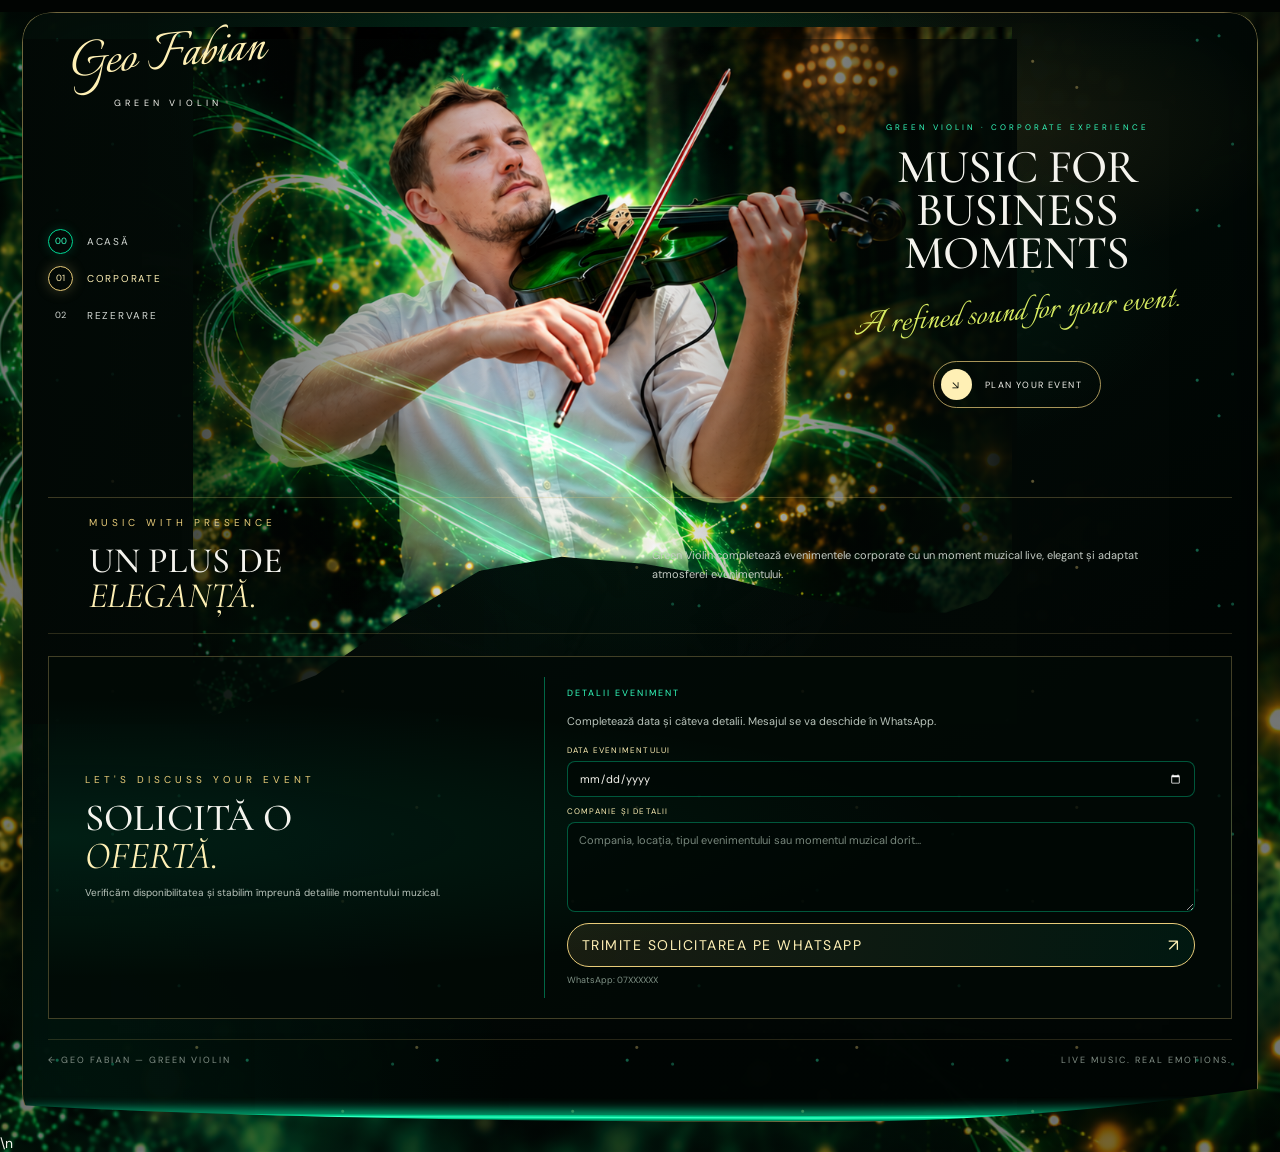
==== corporate.html @ 073aea38 "Initial commit - Green Violin website" ====
<!DOCTYPE html>
<html lang="ro">
<head>
    <meta charset="UTF-8">
    <meta name="viewport" content="width=device-width, initial-scale=1.0">
    <meta name="theme-color" content="#03120d">
    <title>Muzică live corporate | Geo Fabian – Green Violin</title>
    <meta name="description" content="Muzică live cu Geo Fabian – Green Violin pentru evenimente corporate, lansări și gale.">
    <link rel="stylesheet" href="style.css">
    <link rel="stylesheet" href="corporate.css">
</head>
<body class="wedding-page">
    <main class="site-shell">
        <section class="hero wedding-hero" id="home">
            <header class="brand">
                <a href="index.html" class="brand-link" aria-label="Green Violin - Acasă">
                    <span class="brand-name">Geo Fabian</span>
                    <span class="brand-subtitle">GREEN VIOLIN</span>
                </a>
            </header>

            <nav class="side-navigation" aria-label="Navigare principală">
                <a href="index.html" class="nav-link home-link"><span class="nav-number">00</span><span>Acasă</span></a>
                <a href="#home" class="nav-link active"><span class="nav-number">01</span><span>Corporate</span></a>
                <a href="#solicitare" class="nav-link"><span class="nav-number">02</span><span>Rezervare</span></a>
            </nav>

            <div class="hero-artist">
                <img src="images/geo-fabian-hero.png" alt="Geo Fabian interpretând la vioara verde" class="hero-image">
            </div>

            <div class="hero-copy">
                <p class="hero-eyebrow">GREEN VIOLIN · CORPORATE EXPERIENCE</p>
                <h1>Music for<br>business<br>moments</h1>
                <p class="hero-signature">A refined sound for your event.</p>
                <a href="#solicitare" class="showreel-button"><span class="play-icon" aria-hidden="true">↘</span><span>Plan your event</span></a>
            </div>
        </section>

        <section class="wedding-intro wedding-section" id="momente">
            <div class="wedding-intro-heading">
                <p class="section-eyebrow">MUSIC WITH PRESENCE</p>
                <h2>Un plus de<br><em>eleganță.</em></h2>
            </div>
            <p class="wedding-intro-copy">Green Violin completează evenimentele corporate cu un moment muzical live, elegant și adaptat atmosferei evenimentului.</p>
        </section>

        <section class="wedding-booking wedding-section" id="solicitare">
            <div>
                <p class="section-eyebrow">LET'S DISCUSS YOUR EVENT</p>
                <h2>Solicită o<br><em>ofertă.</em></h2>
                <p class="booking-copy">Verificăm disponibilitatea și stabilim împreună detaliile momentului muzical.</p>
            </div>
            <div class="booking-panel">
                <p class="booking-panel-title">DETALII EVENIMENT</p>
                <p class="booking-form-intro">Completează data și câteva detalii. Mesajul se va deschide în WhatsApp.</p>

                <form class="wedding-request-form" id="corporateRequestForm">
                    <label for="corporateDate">Data evenimentului</label>
                    <input type="date" id="corporateDate" name="eventDate" required>

                    <label for="corporateDetails">Companie și detalii</label>
                    <textarea id="corporateDetails" name="details" rows="4"
                        placeholder="Compania, locația, tipul evenimentului sau momentul muzical dorit..." required></textarea>

                    <button class="booking-cta" type="submit">
                        Trimite solicitarea pe WhatsApp <span>↗</span>
                    </button>
                </form>
                <span class="booking-note">WhatsApp: 07XXXXXX</span>
            </div>
        </section>

        <footer class="site-footer wedding-footer">
            <p><a href="index.html">← Geo Fabian — GREEN VIOLIN</a></p>
            <p>Live Music. Real Emotions.</p>
        </footer>
    </main>

    <script>
        (() => {
            const form = document.getElementById("corporateRequestForm");
            const dateInput = document.getElementById("corporateDate");

            // Înlocuiți X-urile cu numărul real înainte de publicare.
            // Format internațional: 40 urmat de numărul fără primul 0.
            const whatsappNumber = "407XXXXXX";

            const today = new Date();
            const localToday = new Date(today.getTime() - today.getTimezoneOffset() * 60000)
                .toISOString().split("T")[0];
            dateInput.min = localToday;

            form.addEventListener("submit", (event) => {
                event.preventDefault();
                if (!form.reportValidity()) return;

                const selectedDate = dateInput.value;
                const [year, month, day] = selectedDate.split("-");
                const formattedDate = `${day}.${month}.${year}`;
                const details = document.getElementById("corporateDetails").value.trim();

                const message = [
                    "Bună! Doresc o ofertă Green Violin pentru eveniment corporate.",
                    `Data evenimentului: ${formattedDate}`,
                    `Companie și detalii: ${details}`
                ].join("\\n");

                const url = `https://wa.me/${whatsappNumber}?text=${encodeURIComponent(message)}`;
                window.open(url, "_blank", "noopener,noreferrer");
            });
        })();
    </script>
\n</body>
</html>
---- style.css ----
/* =========================================================



   GEO FABIAN — GREEN VIOLIN



   Desktop concept reconstruction — temporary abstract visuals



   Replace the entire contents of style.css with this file.



   ========================================================= */







@import url('https\://fonts.googleapis.com/css2?family=Cormorant+Garamond:wght@400;500;600;700&family=DM+Sans:wght@300;400;500;600&family=Italianno&display=swap');







:root {



    --bg: #020805;



    --bg-deep: #010402;



    --panel: #06150e;



    --emerald: #00d995;



    --emerald-bright: #35ffc0;



    --emerald-dark: #063b29;



    --lime: #d9ed62;



    --gold: #e8cb79;



    --gold-light: #fff0b5;



    --white: #f5f4ee;



    --muted: #aebbb1;



    --line: rgba(232, 203, 121, .48);



    --shell-width: 1800px;



}







* {

    box-sizing: border-box;

    margin: 0;

    padding: 0;

}



html {

    scroll-behavior: smooth;

    background: var(--bg-deep);

}



body {

    min-width: 1100px;
    color: var(--white);

    background-color: #010604;
    background-image:
        linear-gradient(rgba(1, 6, 4, .55), rgba(1, 6, 4, .55)),
        url("images/geo-fabian-hero.png");
    background-position: center center;
    background-size: cover;
    background-repeat: no-repeat;
    background-attachment: scroll;

    font-family: 'DM Sans', sans-serif;
    font-size: 14px;
    overflow-x: hidden;
}


a {

    color: inherit;

    text-decoration: none;

}



button {

    color: inherit;

    font: inherit;

}



img {

    display: block;

    max-width: 100%;

    object-fit: cover;

}







.site-shell {



    position: relative;



    isolation: isolate;



    width: min(calc(100% - 44px), var(--shell-width));



    margin: 12px auto;



    padding: 26px 25px 55px;



    overflow: hidden;



    border: 1px solid var(--line);



    border-radius: 28px;



    background:



        radial-gradient(ellipse at 48% 5%, rgba(0, 112, 65, .16), transparent 40%),



        linear-gradient(145deg, rgba(4, 19, 12, .97), rgba(1, 6, 4, .99) 72%);



    box-shadow: 0 0 65px rgba(0, 225, 135, .06), inset 0 0 80px rgba(0, 0, 0, .42);



}



.site-shell::before {



    content: "";
    position: absolute;
    z-index: -1;
    inset: 0;
    pointer-events: none;
    opacity: .55;
    background:



        radial-gradient(ellipse at 48% 25%, rgba(0, 180, 102, .13), transparent 40%),
        radial-gradient(ellipse at 2% 100%, rgba(0, 217, 149, .12), transparent 28%),
        radial-gradient(circle at 18% 16%, rgba(53, 255, 192, .65) 0 1px, transparent 2px),
        radial-gradient(circle at 39% 23%, rgba(232, 203, 121, .7) 0 1px, transparent 2px),
        radial-gradient(circle at 60% 12%, rgba(53, 255, 192, .6) 0 1px, transparent 2px),
        radial-gradient(circle at 79% 31%, rgba(232, 203, 121, .65) 0 1px, transparent 2px),
        radial-gradient(circle at 32% 57%, rgba(53, 255, 192, .5) 0 1px, transparent 2px);

    background-size: auto, auto, 190px 170px, 230px 210px, 260px 190px, 220px 240px, 280px 230px;

}


/* ASYMMETRIC BOTTOM EDGE — EMERALD GREEN GLOW */
/* EMERALD GLOW — MATCHES THE EXACT BOTTOM MASK CURVE */
.site-shell::after {
    content: "";
    position: absolute;
    z-index: 5;
    left: 0;
    bottom: 0;
    width: 100%;
    height: 160px;
    pointer-events: none;

    background-image: url("data:image/svg+xml,%3Csvg xmlns='http://www.w3.org/2000/svg' viewBox='0 0 1000 160' preserveAspectRatio='none'%3E%3Cdefs%3E%3Cfilter id='g' x='-30' y='-30' width='1060' height='220' filterUnits='userSpaceOnUse'%3E%3CfeGaussianBlur stdDeviation='6'/%3E%3C/filter%3E%3C/defs%3E%3Cpath d='M0 154.6 C160 156.2 390 157 640 157 C810 157 930 153.8 1000 152.2' fill='none' stroke='%2300d995' stroke-width='13' opacity='.85' filter='url(%23g)'/%3E%3Cpath d='M0 154.6 C160 156.2 390 157 640 157 C810 157 930 153.8 1000 152.2' fill='none' stroke='%2300d995' stroke-width='4' opacity='.9'/%3E%3Cpath d='M0 154.6 C160 156.2 390 157 640 157 C810 157 930 153.8 1000 152.2' fill='none' stroke='%2335ffc0' stroke-width='1.3'/%3E%3C/svg%3E");

    background-repeat: no-repeat;
    background-size: 100% 100%;
}



/* HERO */



.hero {



    position: relative;

    isolation: isolate;

    display: grid;



    grid-template-columns: 190px minmax(0, 1fr) 340px;



    align-items: center;

    gap: 14px;

    min-height: 430px;

    margin-bottom: 0;



}



.hero::before {



    content: "";

    position: absolute;

    z-index: -3;

    inset: -26px -25px 0 100px;

    pointer-events: none;



    background:



        radial-gradient(ellipse at 43% 44%, rgba(0, 231, 139, .30), transparent 38%),



        radial-gradient(ellipse at 56% 60%, rgba(0, 110, 68, .22), transparent 47%),



        radial-gradient(ellipse at 72% 25%, rgba(216, 178, 81, .11), transparent 30%),



        radial-gradient(ellipse at 36% 20%, rgba(1, 67, 41, .42), transparent 45%);



}



.hero::after {

    content: "";
    position: absolute;
    z-index: -1;
    top: 0;
    bottom: -245px;
    left: -100px;
    right: 215px;
    pointer-events: none;

    background: linear-gradient(90deg,
            rgba(2, 8, 5, .96) 0%,
            rgba(2, 8, 5, .75) 22%,
            rgba(2, 8, 5, .35) 38%,
            transparent 55%,
            rgba(2, 8, 5, .04) 66%,
            rgba(2, 8, 5, .96) 100%);
}



.brand {

    position: absolute;

    z-index: 6;

    top: 0;

    left: 22px;

}



.brand-link {

    display: flex;

    flex-direction: column;

    width: max-content;

}



.brand-name {

    color: var(--gold-light);

    font-family: 'Italianno', cursive;

    font-size: 61px;

    line-height: .82;

    transform: rotate(-5deg);

    transform-origin: left center;

}



.brand-subtitle {

    margin-top: 8px;

    padding-left: 44px;

    color: var(--white);

    font-size: 9px;

    letter-spacing: 4.2px;

}



.side-navigation {

    position: relative;

    z-index: 5;

    align-self: center;

    display: flex;

    flex-direction: column;

    gap: 12px;

    padding-top: 38px;

}



.nav-link {
    display: grid;
    grid-template-columns: 29px 1fr;
    align-items: center;
    gap: 10px;
    min-height: 25px;
    width: max-content;
    align-self: flex-start;
    color: #d4d9d4;
    font-size: 10px;
    font-weight: 400;
    letter-spacing: 1.7px;
    text-transform: uppercase;
    transition: color .25s ease;
}



.nav-number {

    display: grid;

    place-items: center;

    width: 25px;

    height: 25px;

    border: 1px solid transparent;

    border-radius: 50%;

    font-size: 9px;

    letter-spacing: 0;

    transition: border-color .25s ease, box-shadow .25s ease;

}



.nav-link:hover,
.nav-link.active {
    color: var(--gold-light);
}



.nav-link.active .nav-number {
    border-color: var(--gold);
    box-shadow: 0 0 14px rgba(232, 203, 121, .25);
}

/* Green emerald glow on menu hover */
.nav-link:hover {
    color: var(--gold-light);
    text-shadow:
        0 0 6px rgba(0, 217, 149, .75),
        0 0 14px rgba(0, 217, 149, .45),
        0 0 24px rgba(0, 217, 149, .25);
}

.nav-link:hover .nav-number {
    border-color: var(--emerald);
    box-shadow:
        0 0 8px rgba(0, 217, 149, .55),
        0 0 16px rgba(0, 217, 149, .3);
}



.sound-control {
    position: absolute;
    z-index: 6;
    left: 0;
    bottom: 10px;
    display: flex;
    align-items: center;
    gap: 11px;
    border: 0;
    background: transparent;
    color: #c2cec4;
    text-align: left;
    text-transform: uppercase;
    letter-spacing: 1.1px;
    font-size: 8px;
    line-height: 1.5;
    cursor: pointer;
}



.sound-icon {

    display: grid;

    place-items: center;

    flex: 0 0 32px;

    width: 32px;

    height: 32px;

    border: 1px solid var(--emerald);

    border-radius: 50%;

    color: var(--emerald-bright);

    font-size: 17px;

    box-shadow: 0 0 16px rgba(0, 217, 149, .18);

}







/* Abstract hero image placeholder: gives the central space visual weight before photos arrive. */



.hero-artist {



    position: absolute;

    z-index: -2;

    top: -12px;

    right: 220px;

    bottom: 0;

    left: 145px;

    overflow: hidden;

    pointer-events: none;



    background:



        radial-gradient(ellipse at 47% 39%, rgba(0, 245, 150, .25), transparent 27%),



        radial-gradient(ellipse at 54% 55%, rgba(0, 112, 69, .40), transparent 47%),



        radial-gradient(ellipse at 33% 60%, rgba(0, 255, 170, .14), transparent 35%),



        radial-gradient(ellipse at 68% 18%, rgba(232, 203, 121, .16), transparent 22%),



        linear-gradient(120deg, rgba(0, 0, 0, .05), rgba(0, 0, 0, .22));



}



.hero-artist::before {



    content: "";
    position: absolute;
    inset: -10%;
    opacity: .75;
    pointer-events: none;


    background:

        radial-gradient(ellipse at 45% 52%, transparent 0 25%, rgba(36, 255, 166, .8) 25.2%, transparent 25.8%),
        radial-gradient(ellipse at 49% 48%, transparent 0 33%, rgba(232, 203, 121, .65) 33.2%, transparent 33.7%),
        radial-gradient(ellipse at 54% 52%, transparent 0 40%, rgba(0, 220, 145, .55) 40.2%, transparent 40.7%),
        radial-gradient(circle at 23% 30%, #e8cb79 0 1px, transparent 3px),
        radial-gradient(circle at 72% 29%, #35ffc0 0 1px, transparent 3px),
        radial-gradient(circle at 67% 73%, #e8cb79 0 1px, transparent 3px),
        radial-gradient(circle at 35% 80%, #35ffc0 0 1px, transparent 3px);
    filter: drop-shadow(0 0 8px rgba(0, 255, 166, .35));

    transform: translateY(100px) rotate(-13deg) scale(1.15);

    z-index: 0;

}



.hero-artist::after {



    content: "";

    position: absolute;

    inset: 0;

    pointer-events: none;



    background: radial-gradient(ellipse at 50% 44%, transparent 0 18%, rgba(1, 6, 4, .08) 45%, rgba(1, 6, 4, .7) 100%), linear-gradient(0deg, rgba(0, 0, 0, .3), transparent 40%);



}



.hero-image {

    width: 100%;

    height: 100%;

    object-fit: cover;

    object-position: center 10%;

    opacity: 1;
    position: relative;
    z-index: 1;

}



.hero-copy {

    grid-column: 3;
    position: relative;
    z-index: 4;
    width: 100%;
    min-width: 0;
    padding: 34px 0 22px;
    text-align: center;
    transform: translateX(-45px);
}



.hero-eyebrow {

    margin-bottom: 14px;

    color: var(--emerald-bright);

    font-size: 8px;

    letter-spacing: 3px;

}



.hero-copy h1 {

    max-width: 100%;

    color: var(--white);

    font-family: 'Cormorant Garamond', serif;

    font-size: clamp(35px, 3.2vw, 49px);

    font-weight: 500;

    line-height: .91;

    letter-spacing: -.8px;

    text-transform: uppercase;

    text-wrap: balance;

}



.hero-signature {

    margin-top: 21px;

    color: var(--lime);

    font-family: 'Italianno', cursive;

    font-size: 39px;

    line-height: .9;

    transform: rotate(-5deg);

}



.showreel-button {

    display: inline-flex;

    align-items: center;

    gap: 13px;

    margin-top: 30px;

    padding: 7px 18px 7px 7px;

    border: 1px solid rgba(232, 203, 121, .72);

    border-radius: 40px;

    color: var(--white);

    font-size: 9px;

    letter-spacing: 1.4px;

    text-transform: uppercase;

    white-space: nowrap;

    transition: box-shadow .3s ease, border-color .3s ease;

}



.showreel-button:hover {

    border-color: var(--gold-light);

    box-shadow: 0 0 22px rgba(232, 203, 121, .25);

}



.play-icon {

    display: grid;

    place-items: center;

    flex: 0 0 31px;

    width: 31px;

    height: 31px;

    border-radius: 50%;

    background: var(--gold-light);

    color: #10150d;

    font-size: 11px;

}



.scroll-indicator {

    position: absolute;

    z-index: 5;

    top: 62%;

    right: 0;

    display: flex;

    flex-direction: column;

    align-items: center;

    gap: 9px;

    color: var(--muted);

    font-size: 8px;

    letter-spacing: 2px;

    text-transform: uppercase;

    writing-mode: vertical-rl;

}



.scroll-line {

    width: 1px;

    height: 40px;

    background: linear-gradient(transparent, var(--gold), transparent);

}



.scroll-dot {

    width: 8px;

    height: 8px;

    border: 1px solid var(--gold);

    border-radius: 50%;

}







/* EVENT CARDS — fixed asymmetrical geometry inspired by the reference */

.events-section {

    position: relative;

    z-index: 4;

    display: grid;

    grid-template-columns: repeat(4, minmax(0, 1fr));

    gap: 13px;

    margin: 0 0 27px;

    align-items: center;

    perspective: none;

}



.event-card {

    --card-glow: #e8cb79;

    position: relative;

    isolation: isolate;

    min-width: 0;

    height: 228px;

    overflow: hidden;

    background:

        radial-gradient(ellipse at 32% 18%, rgba(0, 230, 140, .20), transparent 48%),

        radial-gradient(ellipse at 78% 28%, rgba(232, 203, 121, .10), transparent 40%),

        linear-gradient(145deg, #10281b, #020805 78%);

    transform: skewX(-9deg) rotate(-2.5deg);

    transform-origin: center;

    transition: border-color .3s ease, box-shadow .3s ease, filter .3s ease;

    cursor: pointer
}



.wedding-card {

    --card-glow: #e8cb79;

    transform: skewX(-10deg) rotate(-2.5deg) translateY(2px)
}



.corporate-card {

    --card-glow: #00e6a0;

    transform: skewX(-8deg) rotate(1.8deg) translateY(-2px)
}



.private-card {

    --card-glow: #b9e95e;

    transform: skewX(-8deg) rotate(-1.8deg) translateY(1px)
}



.lounge-card {

    --card-glow: #e8cb79;

    transform: skewX(-10deg) rotate(1.8deg) translateY(-1px)
}



.event-card>img {

    position: absolute;

    z-index: -2;

    inset: 0;

    width: 100%;

    height: 100%;

    object-fit: cover;

    opacity: 1;

    transform: skewX(9deg) scale(1.13);

    transition: filter .3s ease
}



.event-card::before {

    content: "";

    position: absolute;

    z-index: -1;

    inset: 0;

    pointer-events: none;

    background:

        radial-gradient(circle at 20% 25%, rgba(232, 203, 121, .12), transparent 35%),

        linear-gradient(180deg, rgba(0, 0, 0, .02) 5%, rgba(0, 0, 0, .16) 35%, rgba(0, 0, 0, .92) 100%)
}



.event-card::after {

    content: "";

    position: absolute;

    z-index: -1;

    inset: -25% -12%;

    pointer-events: none;

    opacity: .65;

    background:

        radial-gradient(ellipse at 25% 30%, rgba(0, 255, 170, .18), transparent 36%),

        radial-gradient(ellipse at 70% 20%, rgba(232, 203, 121, .12), transparent 28%)
}



.event-overlay {

    position: absolute;

    z-index: -1;

    inset: 0;

    background: linear-gradient(110deg, rgba(0, 30, 18, .15), transparent 65%);

}



.event-content {

    position: absolute;
    z-index: 2;
    left: 22px;
    bottom: 18px;
    transform: skewX(9deg);
    transform-origin: left bottom;

}



.event-icon {

    display: block;

    margin-bottom: 8px;

    color: var(--gold-light);

    font-size: 24px;

    line-height: 1;

}



.event-content h2 {

    font-family: 'Cormorant Garamond', serif;

    font-size: 22px;

    font-weight: 500;

    line-height: .94;

    text-transform: uppercase;

}



.event-content p {

    margin-top: 7px;

    color: #e1e2dc;

    font-size: 11px;

    line-height: 1.35;

}



.event-arrow {

    position: absolute;

    z-index: 3;

    right: 17px;

    bottom: 17px;

    display: grid;

    place-items: center;

    width: 36px;

    height: 36px;

    border: 1px solid var(--card-glow);

    border-radius: 50%;

    background: rgba(0, 0, 0, .35);

    color: var(--gold-light);

    font-size: 19px;

    transform: skewX(9deg);

    transition: background .3s ease, color .3s ease, box-shadow .3s ease;

}



/* Hover: light and border only; cards do not move */





.wedding-card:hover {

    transform: skewX(-10deg) rotate(-2.5deg) translateY(2px)
}



.corporate-card:hover {

    transform: skewX(-8deg) rotate(1.8deg) translateY(-2px)
}



.private-card:hover {

    transform: skewX(-8deg) rotate(-1.8deg) translateY(1px)
}



.lounge-card:hover {

    transform: skewX(-10deg) rotate(1.8deg) translateY(-1px)
}



.event-card:hover .event-arrow {

    background: var(--gold-light);

    color: #06130b
}



.event-card:focus-within {

    outline: 2px solid var(--gold-light);

    outline-offset: 3px
}



@media (min-width: 1500px) {

    .event-card {

        height: 245px;

    }

}



@media (max-width: 1250px) {

    .event-card {

        height: 190px;

    }



    .event-content {

        left: 15px;

        bottom: 14px;

    }



    .event-content h2 {

        font-size: 18px;

    }



    .event-content p {

        font-size: 10px;

    }



    .event-arrow {

        right: 10px;

        width: 29px;

        height: 29px;

    }

}





/* LOWER CONTENT */



.lower-section {

    display: grid;

    grid-template-columns: minmax(0, 1.02fr) minmax(0, 1.15fr) minmax(0, .76fr);

    gap: 25px;

    align-items: stretch;

    min-height: 285px;

}



.section-eyebrow {

    margin-bottom: 14px;

    color: var(--gold);

    font-size: 10px;

    letter-spacing: 4px;

    text-transform: uppercase;

}



.about-section {

    position: relative;

    display: grid;

    grid-template-columns: minmax(0, .85fr) minmax(0, 1.15fr);

    gap: 12px;

    min-width: 0;

    overflow: hidden;

}



.about-image-wrap {

    position: relative;

    min-width: 0;

    min-height: 260px;

    align-self: stretch;

    overflow: hidden;

    background: radial-gradient(ellipse at 48% 30%, rgba(0, 217, 149, .32), transparent 48%), radial-gradient(ellipse at 72% 70%, rgba(232, 203, 121, .12), transparent 35%), linear-gradient(160deg, #102a1c, #020805);

}



.about-image-wrap::before {

    content: "";

    position: absolute;

    inset: 0;

    opacity: .65;

    background: radial-gradient(ellipse at 40% 45%, transparent 0 28%, rgba(0, 255, 166, .5) 28.2%, transparent 29%), radial-gradient(ellipse at 50% 55%, transparent 0 39%, rgba(232, 203, 121, .45) 39.2%, transparent 40%);

    transform: rotate(-20deg) scale(1.2);

}



.about-image-wrap::after {

    content: "";

    position: absolute;

    inset: 0;

    background: linear-gradient(90deg, transparent 45%, var(--bg) 100%), linear-gradient(0deg, rgba(0, 0, 0, .45), transparent 55%);

}



.about-image {
    position: relative;
    z-index: 1;
    display: block;
    width: 100%;
    height: 100%;
    object-fit: cover;
    object-position: center 40%;
    opacity: 1;
}



.about-content {

    position: relative;

    z-index: 2;

    padding: 4px 0 12px;

}



.about-content h2 {

    font-family: 'Cormorant Garamond', serif;

    font-size: clamp(29px, 2.7vw, 43px);

    font-weight: 500;

    line-height: .9;

    text-transform: uppercase;

}



.about-description {

    margin-top: 17px;

    color: #c4cbc4;

    font-size: 11px;

    line-height: 1.65;

}



.about-signature {

    margin: 8px 0;

    color: var(--gold-light);

    font-family: 'Italianno', cursive;

    font-size: 38px;

    transform: rotate(-5deg);

    transform-origin: left center;

}



.outline-button {

    display: flex;

    align-items: center;

    justify-content: space-between;

    gap: 15px;

    max-width: 190px;

    padding: 10px 13px;

    border: 1px solid rgba(0, 217, 149, .65);

    border-radius: 30px;

    font-size: 9px;

    letter-spacing: 1px;

    text-transform: uppercase;

    transition: box-shadow .25s ease, border-color .25s ease;

}



.outline-button:hover {

    border-color: var(--emerald-bright);

    box-shadow: 0 0 18px rgba(0, 217, 149, .16);

}



.outline-button span {

    color: var(--gold-light);

    font-size: 17px;

}







.media-section {

    min-width: 0;

}



.media-gallery {

    display: grid;

    grid-template-columns: minmax(0, 1.6fr) minmax(75px, .65fr);

    gap: 8px;

    height: 205px;

}



.featured-video,

.media-thumb {

    position: relative;

    display: block;

    min-width: 0;

    overflow: hidden;

    border: 1px solid rgba(232, 203, 121, .45);

    border-radius: 13px;

    background: radial-gradient(ellipse at 50% 35%, rgba(0, 217, 149, .27), transparent 60%), radial-gradient(ellipse at 80% 70%, rgba(232, 203, 121, .1), transparent 30%), linear-gradient(145deg, #103522, #030906);

}



.featured-video::before,

.media-thumb::before {

    content: "";

    position: absolute;

    inset: 0;

    pointer-events: none;

    background: linear-gradient(145deg, rgba(0, 255, 170, .07), transparent 45%, rgba(0, 0, 0, .35));

}



.featured-video img,

.media-thumb img {

    width: 100%;

    height: 100%;

    opacity: 0;

    transition: transform .5s ease;

}



.featured-video:hover img,

.media-thumb:hover img {

    transform: scale(1.06);

}



.video-play {

    position: absolute;

    top: 50%;

    left: 50%;

    display: grid;

    place-items: center;

    width: 42px;

    height: 42px;

    border: 1px solid var(--gold);

    border-radius: 50%;

    background: rgba(0, 0, 0, .7);

    color: var(--gold-light);

    transform: translate(-50%, -50%);

}



.media-thumbnails {

    display: grid;

    grid-template-rows: repeat(4, minmax(0, 1fr));

    gap: 6px;

    min-height: 0;

}



.gallery-pagination {

    display: flex;

    justify-content: space-between;

    max-width: 205px;

    margin-top: 12px;

    color: var(--muted);

    font-size: 10px;

}



.gallery-pagination .current {

    color: var(--gold-light);

}







.reviews-section {

    position: relative;

    display: flex;

    flex-direction: column;

    min-width: 0;

}



.review-content {

    position: relative;

    padding-left: 25px;

}



.quote-mark {

    position: absolute;

    top: -9px;

    left: 0;

    color: var(--gold);

    font-family: Georgia, serif;

    font-size: 40px;

}



.review-content blockquote {

    color: #d5d9d3;

    font-size: 12px;

    line-height: 1.7;

}



.review-author {

    display: flex;

    align-items: center;

    gap: 10px;

    margin-top: 16px;

}



.review-author img {

    width: 39px;

    height: 39px;

    border: 1px solid var(--gold);

    border-radius: 50%;

    opacity: 0;

    background: radial-gradient(circle, rgba(0, 217, 149, .65), rgba(5, 25, 16, .9));

}



.review-author p {

    font-size: 10px;

}



.review-author span {

    display: block;

    margin-top: 4px;

    color: var(--muted);

    font-size: 9px;

}



.review-pagination {

    display: flex;

    align-items: center;

    justify-content: space-between;

    gap: 9px;

    margin-top: 17px;

}



.review-pagination button {

    display: grid;

    place-items: center;

    width: 28px;

    height: 28px;

    border: 1px solid rgba(232, 203, 121, .55);

    border-radius: 50%;

    background: transparent;

    cursor: pointer;

}



.review-dot {

    width: 6px;

    height: 6px;

    border-radius: 50%;

    background: #687268;

}



.review-dot.active {

    background: var(--gold-light);

}



.book-button {

    display: flex;

    align-items: center;

    justify-content: space-between;

    gap: 15px;

    margin-top: auto;

    padding: 7px 8px 7px 24px;

    border: 1px solid var(--gold);

    border-radius: 35px;

    background: linear-gradient(100deg, rgba(232, 203, 121, .12), rgba(0, 217, 149, .08));

    box-shadow: 0 0 18px rgba(232, 203, 121, .12);

    font-size: 10px;

    letter-spacing: 2px;

    text-transform: uppercase;

    transition: box-shadow .3s ease;

}



.book-button:hover {

    box-shadow: 0 0 25px rgba(232, 203, 121, .25);

}



.book-arrow {

    display: grid;

    place-items: center;

    width: 31px;

    height: 31px;

    border-radius: 50%;

    background: var(--gold-light);

    color: #06130b;

    font-size: 18px;

}



.site-footer {

    display: flex;

    justify-content: space-between;

    gap: 20px;

    margin-top: 20px;

    padding-top: 14px;

    border-top: 1px solid rgba(232, 203, 121, .16);

    color: #829087;

    font-size: 9px;

    letter-spacing: 2px;

    text-transform: uppercase;

}







@media (min-width: 1500px) {



    .hero {

        min-height: 470px;

        grid-template-columns: 205px minmax(0, 1fr) 340px;

    }



    .hero-artist {

        right: 245px;

    }



    .hero::after {

        right: 245px;

    }



    .event-card {

        height: 210px;

    }



    .lower-section {

        min-height: 315px;

    }



    .media-gallery {

        height: 225px;

    }



}



@media (max-width: 1250px) {



    .site-shell {

        width: calc(100% - 24px);

        padding: 20px 16px;

    }



    .hero {

        grid-template-columns: 155px minmax(0, 1fr) 220px;

        min-height: 400px;

    }



    .hero-artist {

        left: 115px;

        right: 195px;

    }



    .hero::after {

        left: 135px;

        right: 195px;

    }



    .hero-copy h1 {

        font-size: 34px;

    }



    .event-card {

        height: 170px;

    }



    .event-content {

        left: 15px;

        bottom: 14px;

    }



    .event-content h2 {

        font-size: 18px;

    }



    .event-content p {

        font-size: 10px;

    }



    .event-arrow {

        right: 10px;

        width: 29px;

        height: 29px;

    }



    .lower-section {

        gap: 18px;

    }



}



@media (prefers-reduced-motion: reduce) {



    \*,

    *::before,

    *::after {

        scroll-behavior: auto !important;

        transition-duration: .01ms !important;

        animation-duration: .01ms !important;

        animation-iteration-count: 1 !important;

    }



}





/* ==========================================================

   EVENT CARDS — deliberately irregular silhouettes

   Fixed geometry: no movement on hover.

   ========================================================== */



.events-section {

    display: grid;

    grid-template-columns: 1.02fr 1fr 1fr 1.04fr;

    gap: 13px;

    align-items: center;

    margin-bottom: 27px;

    perspective: none;

}



.event-card {

    --card-glow: #e8cb79;

    position: relative;

    isolation: isolate;

    display: block;

    min-width: 0;

    height: 225px;

    overflow: hidden;

    background:

        radial-gradient(ellipse at 35% 12%, rgba(0, 230, 145, .22), transparent 48%),

        radial-gradient(ellipse at 78% 25%, rgba(232, 203, 121, .12), transparent 42%),

        linear-gradient(155deg, #10281b 0%, #06130c 48%, #010604 100%);

    transform: none;

    transition: filter .28s ease, brightness .28s ease;

    cursor: pointer
}



/* A distinct outline and silhouette for every card */

.wedding-card {

    --card-glow: #e8cb79
}



.corporate-card {

    --card-glow: #00e6a0
}



.private-card {

    --card-glow: #b9e95e
}



.lounge-card {

    --card-glow: #e8cb79
}



/* Glow edge follows the custom clipped silhouette */

.event-card::after {

    content: "";

    position: absolute;

    z-index: 4;

    inset: 0;

    pointer-events: none;

    background: linear-gradient(135deg, var(--card-glow), rgba(255, 255, 255, .08) 48%, var(--card-glow));

    opacity: .9;

    mix-blend-mode: screen
}



.event-card::before {

    content: "";

    position: absolute;

    z-index: 1;

    inset: 0;

    pointer-events: none;

    background:

        radial-gradient(ellipse at 25% 12%, rgba(0, 255, 170, .12), transparent 42%),

        linear-gradient(180deg, rgba(0, 0, 0, .02) 0%, rgba(0, 0, 0, .12) 36%, rgba(0, 0, 0, .94) 100%)
}



.event-card>img {

    position: absolute;

    z-index: 0;

    inset: 0;

    width: 100%;

    height: 100%;

    object-fit: cover;

    opacity: 0;

    transform: none;

    transition: filter .28s ease
}



.event-overlay {

    position: absolute;

    z-index: 1;

    inset: 0;

    pointer-events: none;

    background: linear-gradient(110deg, rgba(0, 30, 18, .12), transparent 65%);

}



.event-content {

    position: absolute;

    z-index: 2;

    left: 23px;

    bottom: 19px;

    transform: none;

    transform-origin: left bottom;

}



.event-icon {

    display: block;

    margin-bottom: 8px;

    color: var(--gold-light);

    font-size: 24px;

    line-height: 1;

}



.event-content h2 {

    font-family: 'Cormorant Garamond', serif;

    font-size: 22px;

    font-weight: 500;

    line-height: .94;

    text-transform: uppercase;

}



.event-content p {

    margin-top: 7px;

    color: #e1e2dc;

    font-size: 11px;

    line-height: 1.35;

}



.event-arrow {

    position: absolute;

    z-index: 3;

    right: 17px;

    bottom: 17px;

    display: grid;

    place-items: center;

    width: 36px;

    height: 36px;

    border: 1px solid var(--card-glow);

    border-radius: 50%;

    background: rgba(0, 0, 0, .42);

    color: var(--gold-light);

    font-size: 19px;

    transform: none;

    transition: background .28s ease, color .28s ease, box-shadow .28s ease;

}



/* Hover changes only light and border treatment; shape stays fixed */

.event-card:hover {

    transform: none
}



.event-card:hover>img {

    transform: none
}



.event-card:hover .event-arrow,

.event-card:focus-visible .event-arrow {

    background: var(--gold-light);

    color: #06130b
}



.event-card:focus-visible {

    outline: 2px solid var(--gold-light);

    outline-offset: 3px
}



@media (min-width: 1500px) {

    .event-card {

        height: 245px;

    }

}



@media (max-width: 1250px) {

    .event-card {

        height: 185px;

    }



    .event-content {

        left: 17px;

        bottom: 14px;

    }



    .event-content h2 {

        font-size: 18px;

    }



    .event-content p {

        font-size: 10px;

    }



    .event-arrow {

        right: 11px;

        bottom: 12px;

        width: 30px;

        height: 30px;

    }

}







/* ==========================================================

   FINAL EVENT CARD GEOMETRY — match the supplied reference

   Card 1 = 3; card 2 = 4 mirrored. No movement on hover.

   ========================================================== */



.events-section {

    display: grid;

    grid-template-columns: repeat(4, minmax(0, 1fr));

    gap: 12px;

    align-items: center;

    margin: 0 0 27px;

    padding: 4px 2px 7px;

    perspective: none;

}



.event-card {

    --card-glow: #e8cb79;

    position: relative;

    isolation: isolate;

    display: block;

    min-width: 0;

    height: 245px;

    overflow: hidden;

    background:

        radial-gradient(ellipse at 30% 17%, rgba(0, 230, 145, .20), transparent 48%),

        radial-gradient(ellipse at 78% 24%, rgba(232, 203, 121, .10), transparent 43%),

        linear-gradient(155deg, #10281b 0%, #06130c 48%, #010604 100%);

    transform-origin: center center;

    transition: border-color .25s ease, box-shadow .25s ease, filter .25s ease;

    cursor: pointer
}



/* Matching silhouettes: cards 1 and 3 share a shape; 2 and 4 mirror it. */

.wedding-card,

.private-card {

    transform: skewX(-7deg) rotate(-2deg)
}



.corporate-card,

.lounge-card {

    transform: skewX(-7deg) rotate(2deg)
}



.event-card>img {

    position: absolute;

    z-index: -2;

    inset: 0;

    width: 100%;

    height: 100%;

    object-fit: cover;

    opacity: 0;

    transform: none
}



.event-card::before {

    content: "";

    position: absolute;

    z-index: -1;

    inset: 0;

    pointer-events: none;

    background:

        radial-gradient(ellipse at 25% 12%, rgba(0, 255, 170, .12), transparent 42%),

        linear-gradient(180deg, rgba(0, 0, 0, .01) 0%, rgba(0, 0, 0, .10) 35%, rgba(0, 0, 0, .90) 100%)
}



.event-card::after {

    content: "";

    position: absolute;

    z-index: 4;

    inset: 0;

    pointer-events: none;

    opacity: .88
}



.event-overlay {

    position: absolute;

    z-index: 1;

    inset: 0;

    pointer-events: none;

    background: linear-gradient(110deg, rgba(0, 30, 18, .12), transparent 65%);

}



/* Counter-transform the card text so it remains visually upright. */

.event-content {

    position: absolute;

    z-index: 2;

    left: 22px;

    bottom: 19px;

    transform-origin: left bottom;

}



.wedding-card .event-content,

.private-card .event-content {

    transform: rotate(2deg) skewX(7deg)
}



.corporate-card .event-content,

.lounge-card .event-content {

    transform: rotate(-2deg) skewX(7deg)
}



.event-icon {

    display: block;

    margin-bottom: 8px;

    color: var(--gold-light);

    font-size: 24px;

    line-height: 1;

}



.event-content h2 {

    font-family: 'Cormorant Garamond', serif;

    font-size: 22px;

    font-weight: 500;

    line-height: .94;

    text-transform: uppercase;

}



.event-content p {

    margin-top: 7px;

    color: #e1e2dc;

    font-size: 11px;

    line-height: 1.35;

}



.event-arrow {

    position: absolute;

    z-index: 5;

    right: 17px;

    bottom: 17px;

    display: grid;

    place-items: center;

    width: 36px;

    height: 36px;

    border: 1px solid var(--card-glow);

    border-radius: 50%;

    background: rgba(0, 0, 0, .42);

    color: var(--gold-light);

    font-size: 19px;

    transition: background .25s ease, color .25s ease, box-shadow .25s ease;

}



.wedding-card .event-arrow,
.private-card .event-arrow {

    transform: skewX(1deg)
}



.corporate-card .event-arrow,

.lounge-card .event-arrow {

    transform: rotate(-2deg) skewX(7deg)
}



/* Hover only changes lighting; the card's position and shape stay fixed. */





.wedding-card:hover,

.private-card:hover {

    transform: skewX(-7deg) rotate(-2deg)
}



.corporate-card:hover,

.lounge-card:hover {

    transform: skewX(-7deg) rotate(2deg)
}



.corporate-card {

    --card-glow: #00e6a0
}



.private-card {

    --card-glow: #b9e95e
}



.wedding-card,

.lounge-card {

    --card-glow: #e8cb79
}



.event-card:hover .event-arrow,

.event-card:focus-visible .event-arrow {

    background: var(--gold-light);

    color: #06130b
}



.event-card:focus-visible {

    outline: 2px solid var(--gold-light);

    outline-offset: 3px
}



@media (min-width: 1500px) {

    .event-card {

        height: 245px;

    }

}



@media (max-width: 1250px) {

    .events-section {

        gap: 10px;

    }



    .event-card {

        height: 190px;

    }



    .event-content {

        left: 16px;

        bottom: 14px;

    }



    .event-content h2 {

        font-size: 18px;

    }



    .event-content p {

        font-size: 10px;

    }



    .event-arrow {

        right: 11px;

        bottom: 12px;

        width: 30px;

        height: 30px;

    }

}







/* ==========================================================

   FINAL EVENT CARD SHAPES — rounded, asymmetrical, fixed

   Cards 1 & 3 share one silhouette; 2 & 4 mirror it.

   ========================================================== */



.events-section {

    display: grid;

    grid-template-columns: repeat(4, minmax(0, 1fr));

    gap: 13px;

    align-items: center;

    overflow: visible;

}



.event-card {

    --card-glow: #e8cb79;

    position: relative;

    isolation: isolate;

    display: block;

    min-width: 0;

    height: 245px;

    overflow: hidden;

    background:

        radial-gradient(ellipse at 28% 15%, rgba(0, 230, 145, .18), transparent 48%),

        radial-gradient(ellipse at 82% 28%, rgba(232, 203, 121, .09), transparent 43%),

        linear-gradient(155deg, #10281b 0%, #06130c 48%, #010604 100%);

    transform: skewX(-7deg) rotate(-1.2deg);

    transform-origin: center;

    transition: border-color .25s ease, box-shadow .25s ease, filter .25s ease;

    cursor: pointer
}



/* First and third cards: same geometry */

.wedding-card,

.private-card {

    --card-glow: #e8cb79;

    transform: skewX(-7deg) rotate(-1.2deg)
}



/* Second and fourth cards: mirrored geometry */

.corporate-card,

.lounge-card {

    --card-glow: #00d995;

    transform: skewX(7deg) rotate(1.2deg)
}



.private-card {

    --card-glow: #b9e95e
}



.lounge-card {

    --card-glow: #e8cb79
}



.event-card>img {

    position: absolute;

    z-index: 0;

    inset: 0;

    width: 100%;

    height: 100%;

    object-fit: cover;

    opacity: 1;

    transform: none
}



.event-card::before {

    content: "";

    position: absolute;

    z-index: 1;

    inset: 0;

    pointer-events: none;

    background:

        radial-gradient(ellipse at 25% 12%, rgba(0, 255, 170, .10), transparent 42%),

        linear-gradient(180deg, rgba(0, 0, 0, .02) 0%, rgba(0, 0, 0, .12) 36%, rgba(0, 0, 0, .92) 100%)
}



.event-card::after {

    content: "";

    position: absolute;

    z-index: 1;

    inset: 0;

    pointer-events: none;

    opacity: .35;

    background: transparent
}



.event-content {

    position: absolute;

    z-index: 2;

    left: 22px;

    bottom: 24px;

    transform: skewX(7deg);

    transform-origin: left bottom;

}



.corporate-card .event-content,

.lounge-card .event-content {

    transform: skewX(-7deg)
}



.event-icon {

    display: block;

    margin-bottom: 8px;

    color: var(--gold-light);

    font-size: 24px;

    line-height: 1;

}



.event-content h2 {

    font-family: 'Cormorant Garamond', serif;

    font-size: 22px;

    font-weight: 500;

    line-height: .94;

    text-transform: uppercase;

}



.event-content p {

    margin-top: 7px;

    color: #e1e2dc;

    font-size: 11px;

    line-height: 1.35;

}



.event-arrow {

    position: absolute;
    z-index: 3;
    right: 17px;
    bottom: 17px;
    display: grid;
    place-items: center;
    width: 36px;
    height: 36px;
    border: 1px solid var(--card-glow);
    border-radius: 50%;
    background: rgba(0, 0, 0, .35);
    color: var(--gold-light);
    font-size: 19px;
    transform: skewX(7deg);
    transition: background .25s ease, color .25s ease, box-shadow .25s ease;

}



.corporate-card .event-arrow,

.lounge-card .event-arrow {

    transform: skewX(-7deg)
}



/* Hover never moves or reshapes the cards */





.wedding-card:hover,

.private-card:hover {

    transform: skewX(-7deg) rotate(-1.2deg)
}



.corporate-card:hover,

.lounge-card:hover {
    transform: skewX(7deg) rotate(1.2deg)
}



.event-card:hover .event-arrow,

.event-card:focus-visible .event-arrow {
    background: var(--gold-light);
    color: #06130b
}



.event-card:focus-visible {
    outline: 2px solid var(--gold-light);
    outline-offset: 3px
}



@media (max-width: 1250px) {

    .event-card {
        height: 185px;
    }

    .event-content {
        left: 16px;
        bottom: 14px;
    }

    .event-content h2 {
        font-size: 18px;
    }

    .event-content p {
        font-size: 10px;
    }

    .event-arrow {
        right: 11px;
        bottom: 12px;
        width: 30px;
        height: 30px;
    }

}



@media (prefers-reduced-motion: reduce) {



    .event-card,

    .event-arrow {

        transition: none;

    }

}









/* FORMA PERSONALIZATA — primul card WEDDINGS */

.wedding-card {



    width: 95%;

    justify-self: center;

    transform: none !important
}



/* Pastram textul drept */

.wedding-card .event-content {

    transform: none !important
}



/* Pastram forma fixa la hover */

.wedding-card:hover {

    transform: none !important
}





/* CARD 3 — ACEEAȘI FORMĂ CA WEDDINGS */

.private-card {

    width: 95%;

    justify-self: center;

    transform: none !important
}



.private-card .event-content {

    transform: none !important
}



.private-card:hover {

    transform: none !important
}

















/* EXTENSIE ASIMETRICĂ HERO — sub cardurile evenimentelor */

.hero-artist {

    bottom: -245px;

    border-radius: 0 0 45px 45px;



    clip-path: polygon(0 0,

            100% 0,

            100% 78%,

            97% 82%,

            92% 84%,

            85% 84%,

            75% 82%,

            65% 79%,

            55% 77%,

            45% 76%,

            35% 78%,

            25% 85%,

            15% 93%,

            0 100%);

}



/* CORPORATE EVENTS — CARD ÎNCLINAT */

.event-card.corporate-card {

    min-height: 300px;

    width: 105%;

    margin-left: -2.5%
}



/* RESTAURANTS & LOUNGE — CARD ÎN OGLINDĂ */







/* CONTUR LUMINOS — EVENT CARDS */

/* CONTUR LUMINOS — EVENT CARDS */





/* Păstrăm intensitatea conturului și la hover */







/* ==========================================================

   EVENT CARDS — colțuri discret rotunjite, forme păstrate

   Adaugă acest bloc la FINALUL fișierului style.css.

   ========================================================== */

/* ==========================================================

   EVENT CARDS — colțuri mai rotunjite, formele păstrate

   Adaugă acest bloc la FINALUL fișierului style.css,

   înlocuind blocul anterior „carduri_colturi_rotunjite”.

   ========================================================== */















/* Păstrează glow-ul pe conturul decupat */












/* ==========================================================
   FINAL EVENT CARD GLOW — follows each rounded silhouette
   Keep this block last. Does not alter card geometry.
   ========================================================== */
.events-section .event-card {
    /* Remove the old rectangular pseudo-element outline. */
    border: 0 !important
}

.events-section .event-card::after {
    content: none !important;
    display: none !important
}



.events-section .event-card:focus-visible {
    outline: none
}

/* ==========================================================
   EVENT CARD GLOW FIX — separate silhouette from outer card
   The outer article keeps its layout/rotation.
   The inner shape clips the contents; its filter creates the glow.
   ========================================================== */

.events-section {
    overflow: visible !important;
}

.events-section .event-card {
    position: relative !important;
    overflow: visible !important;
    background: transparent !important;
    isolation: auto !important
}

/* Disable the old pseudo-elements on the outer rectangle. */
.events-section .event-card::before,
.events-section .event-card::after {
    content: none !important;
    display: none !important
}

.events-section .event-card-shape {
    position: absolute;
    inset: 0;
    width: 100%;
    height: 100%;
    overflow: hidden;
    background: #06130c;
    transition: filter .28s ease, brightness .28s ease
}

/* Exact rounded asymmetric silhouettes retained from the latest CSS. */








.events-section .event-card-shape::before {
    content: "";
    position: absolute;
    z-index: 1;
    inset: 0;
    pointer-events: none;
    background:
        radial-gradient(ellipse at 25% 12%, rgba(0, 255, 170, .10), transparent 42%),
        linear-gradient(180deg, rgba(0, 0, 0, .02) 0%, rgba(0, 0, 0, .12) 36%, rgba(0, 0, 0, .92) 100%)
}

.events-section .event-card-shape::after {
    content: "";
    position: absolute;
    z-index: 3;
    inset: 0;
    pointer-events: none;
    opacity: .48;
    transition: opacity .2s ease
}

.events-section .event-card:hover .event-card-shape::after {
    opacity: 1
}

.events-section .event-card-shape>img {
    position: absolute;
    z-index: 0;
    inset: 0;
    width: 100%;
    height: 100%;
    object-fit: cover;
    opacity: 1;
    transform: none
}

.events-section .event-card-shape .event-overlay {
    z-index: 1
}

.events-section .event-card-shape .event-content {
    z-index: 2
}

.events-section .event-card-shape .event-arrow {
    z-index: 4
}





.events-section .event-card:focus-visible {
    outline: none !important
}



/* ==========================================================
   FINAL GLOW FIX v2 — clip BOTH wrapper and inner artwork
   The wrapper's alpha silhouette now matches the custom card shape,
   so its drop-shadow follows the real polygon rather than a rectangle.
   ========================================================== */
.events-section .event-card {
    position: relative !important;
    overflow: visible !important;
    background: transparent !important
}

/* The outer wrapper gets the same silhouette as its inner artwork.
   Filter is applied AFTER this clip, so the shadow traces that outline. */




.events-section .event-card-shape {
    position: absolute !important;
    inset: 0 !important;
    overflow: hidden !important
}

.events-section .event-card:hover {
    background: transparent !important
}




/* ==========================================================
   DEFINITIVE EVENT CARD GLOW
   Outer article: no clipping; casts shadow from child silhouette.
   Inner shape: clips artwork only.
   Keep this block as the final CSS rules.
   ========================================================== */

.events-section {
    overflow: visible !important;
}

.events-section .event-card {
    position: relative !important;
    overflow: visible !important;
    background: transparent !important
}

/* The inner child alone defines the visible card silhouette. */
.events-section .event-card-shape {
    position: absolute !important;
    inset: 0 !important;
    width: 100% !important;
    height: 100% !important;
    overflow: hidden !important
}

/* First and third cards: shared rounded asymmetric silhouette. */


/* Second card. */


/* Fourth card. */


/* Hover glow stays on the unclipped outer article. */
.events-section .event-card:hover {
    background: transparent !important
}

/* Remove any old outline pseudo-elements from the outer wrapper. */
.events-section .event-card::before,
.events-section .event-card::after {
    content: none !important;
    display: none !important
}


/* FINAL CASCADE FIX:
   These selectors intentionally outrank the older card-specific
   clip-path declarations on the OUTER article elements.
   The polygons remain only on .event-card-shape.
*/
.events-section .event-card.event-card,
.events-section .event-card.event-card.wedding-card,
.events-section .event-card.event-card.corporate-card,
.events-section .event-card.event-card.private-card,
.events-section .event-card.event-card.lounge-card {
    overflow: visible !important
}

/* Keep the outer article responsible for the glow. */


/* Keep the actual silhouettes exclusively on the inner shape. */






@media (prefers-reduced-motion: reduce) {
    .events-section .event-card.event-card {
        transition: none !important;
    }
}



/* ==========================================================
   EVENT CARD POSITION CONTROLS
   Each element can be moved independently per card.
   All offsets start at 0px, preserving the current appearance.
   Adjust only the variables for the element/card you want to move.
   ========================================================== */

.events-section .event-card {
    --content-base-x: 22px;
    --content-base-y: 24px;
    --content-x: 0px;
    --content-y: 0px;
    --icon-x: 0px;
    --icon-y: 0px;
    --title-x: 0px;
    --title-y: 0px;
    --description-x: 0px;
    --description-y: 0px;
    --arrow-x: 0px;
    --arrow-y: 0px
}

/* Wedding card */
.events-section .wedding-card {
    --content-x: 0px;
    --content-y: 0px;
    --icon-x: 0px;
    --icon-y: 0px;
    --title-x: 0px;
    --title-y: 0px;
    --description-x: 0px;
    --description-y: 0px;
    --arrow-x: -25px;
    --arrow-y: -35px
}

/* Corporate card */
.events-section .corporate-card {
    --content-x: 0px;
    --content-y: 0px;
    --icon-x: 10px;
    --icon-y: -10px;
    --title-x: 10px;
    --title-y: -15px;
    --description-x: 0px;
    --description-y: -15px;
    --arrow-x: -62px;
    --arrow-y: -84px
}

/* Private events card */
.events-section .private-card {
    --content-x: 0px;
    --content-y: 0px;
    --icon-x: 0px;
    --icon-y: 0px;
    --title-x: 0px;
    --title-y: 0px;
    --description-x: 0px;
    --description-y: 0px;
    --arrow-x: -25px;
    --arrow-y: -35px
}

/* Lounge card */
.events-section .lounge-card {
    --content-x: -10px;
    --content-y: 10px;
    --icon-x: 0px;
    --icon-y: 0px;
    --title-x: 0px;
    --title-y: 0px;
    --description-x: 150px;
    --description-y: 0px;
    --arrow-x: -40px;
    --arrow-y: 0px
}

/* Shared positioning logic — offsets do not replace existing transforms. */
.events-section .event-card .event-content {
    left: calc(var(--content-base-x) + var(--content-x));
    bottom: calc(var(--content-base-y) + var(--content-y))
}

.events-section .event-card .event-icon {
    position: relative;
    translate: var(--icon-x) var(--icon-y)
}

.events-section .event-card .event-content h2 {
    position: relative;
    translate: var(--title-x) var(--title-y)
}

.events-section .event-card .event-content p {
    position: relative;
    translate: var(--description-x) var(--description-y)
}

.events-section .event-card .event-arrow {
    translate: var(--arrow-x) var(--arrow-y)
}

@media (max-width: 1250px) {
    .events-section .event-card {
        --content-base-x: 16px;
        --content-base-y: 14px;
    }
}


/* Premium outline icons for the four event cards.
   The existing .event-icon wrapper retains its independent position controls. */
.events-section .event-icon-svg {
    display: block;
    width: 27px;
    height: 27px;
    overflow: visible;
    fill: none;
    stroke: currentColor;
    stroke-width: 1.35;
    stroke-linecap: round;
    stroke-linejoin: round;
    vector-effect: non-scaling-stroke;
}



/* MODERN EVENT ARROWS */

.events-section .event-card .event-arrow {
    display: grid;
    place-items: center;
    background: rgba(2, 10, 7, .58);
    color: var(--card-glow);

    transition:
        background .28s ease,
        color .28s ease,
        border-color .28s ease,
        box-shadow .28s ease
}

.events-section .event-arrow-icon {
    display: block;
    width: 19px;
    height: 19px;
    overflow: visible;
    fill: none;
    stroke: currentColor;
    stroke-width: 1.55;
    stroke-linecap: round;
    stroke-linejoin: round;
    transition: transform .28s ease;
}

/* Hover */
.events-section .event-card:hover .event-arrow,
.events-section .event-card:focus-visible .event-arrow {
    background: var(--card-glow);
    color: #06130b
}



@media (prefers-reduced-motion: reduce) {
    .events-section .event-arrow-icon {
        transition: none;
    }
}

/* ASYMMETRIC SITE SHELL MASK */
.site-shell {
    -webkit-mask-image: url("data:image/svg+xml,%3Csvg xmlns='http://www.w3.org/2000/svg' viewBox='0 0 1000 1000' preserveAspectRatio='none'%3E%3Cdefs%3E%3Cmask id='m'%3E%3Cpath fill='white' d='M28 0 H972 Q1000 0 1000 28 V970 C930 980 810 1000 640 1000 C390 1000 160 995 0 985 V28 Q0 0 28 0 Z'/%3E%3C/mask%3E%3C/defs%3E%3Crect width='1000' height='1000' fill='white' mask='url(%23m)'/%3E%3C/svg%3E");

    mask-image: url("data:image/svg+xml,%3Csvg xmlns='http://www.w3.org/2000/svg' viewBox='0 0 1000 1000' preserveAspectRatio='none'%3E%3Cpath fill='white' d='M28 0 H972 Q1000 0 1000 28 V970 C930 980 810 1000 640 1000 C390 1000 160 995 0 985 V28 Q0 0 28 0 Z'/%3E%3C/svg%3E");
    -webkit-mask-size: 100% 100%;
    mask-size: 100% 100%;
    -webkit-mask-repeat: no-repeat;
    mask-repeat: no-repeat;
}



/* Elimină chenarul la focus, păstrează iluminarea săgeții */
.events-section .event-card:focus-visible,
.events-section .event-card:focus-within {
    outline: none !important;
    outline-offset: 0 !important
}





/* ==================================================
   GEO FABIAN — EXPANDABLE STORY
   ================================================== */

.story-toggle {
    width: 190px;
    background: transparent;
    color: var(--white);
    cursor: pointer;
    font-family: inherit;
    text-align: left;
}

.story-toggle .story-button-text {
    color: inherit;
    font-size: 9px;
}

.story-toggle .story-button-icon {
    color: var(--gold-light);
    font-size: 17px;
    transition: transform .3s ease;
}

.story-toggle[aria-expanded="true"] .story-button-icon {
    transform: rotate(135deg);
}

.story-panel {
    display: none;
    grid-column: 1 / -1;
    opacity: 1;
    visibility: visible;
}

.story-panel.is-open {
    display: block;
}

.story-panel-inner {

    position: relative;
    margin-top: 8px;
    padding: 28px 34px;
    border: 1px solid rgba(0, 217, 149, .4);
    border-left: 2px solid var(--gold);
    border-radius: 14px;

    background:
        radial-gradient(ellipse at 10% 20%,
            rgba(0, 217, 149, .10),
            transparent 55%),
        linear-gradient(120deg,
            rgba(5, 25, 16, .96),
            rgba(2, 9, 6, .97));

    box-shadow:
        0 0 22px rgba(0, 217, 149, .07),
        inset 0 0 25px rgba(0, 0, 0, .25);
}

.story-panel-inner h3 {
    margin-bottom: 12px;
    color: var(--white);
    font-family: 'Cormorant Garamond', serif;
    font-size: 30px;
    font-weight: 500;
    text-transform: uppercase;
}

.story-text {
    min-height: 20px;
    color: #c4cbc4;
    font-size: 12px;
    line-height: 1.8;
}


/* ==========================================================
   EVENT CARD LIGHTING — clean, lightweight replacement
   Only controls illumination. Card geometry and layout remain untouched.
   ========================================================== */

.events-section .event-card,
.events-section .event-card:hover,
.events-section .event-card:focus-visible {
    transition: none !important
}

/* The clipped inner shape carries the visible outline. */


/* Rest state: a restrained outline in each card's own accent colour. */
.events-section .event-card .event-card-shape::after {
    content: "" !important;
    position: absolute !important;
    z-index: 5 !important;
    inset: 0 !important;
    pointer-events: none !important;
    opacity: .28 !important;
    transition: opacity .10s ease !important
}

/* Hover: the outline brightens; no animated filters or large shadows. */
.events-section .event-card:hover .event-card-shape::after,
.events-section .event-card:focus-visible .event-card-shape::after,
.events-section .event-card:focus-within .event-card-shape::after {
    opacity: .95 !important
}

@media (prefers-reduced-motion: reduce) {
    .events-section .event-card .event-card-shape::after {
        transition: none !important;
    }
}


/* ==========================================================
   EVENT CARDS — ONE SHAPE SYSTEM ONLY
   The inner .event-card-shape owns all four silhouettes.
   The outer links have no clip-path or glow.
   ========================================================== */

.events-section .event-card,
.events-section .event-card:hover,
.events-section .event-card:focus-visible,
.events-section .event-card:focus-within {
    clip-path: none !important;
    -webkit-clip-path: none !important;
    filter: none !important;
    box-shadow: none !important;
    border: 0 !important;
    border-radius: 0 !important;
    background: transparent !important;
}

/* Inner card surface: geometry is defined below, once per shape. */
.events-section .event-card .event-card-shape {
    position: absolute !important;
    inset: 0 !important;
    width: 100% !important;
    height: 100% !important;
    overflow: hidden !important;
    border: 0 !important;
    box-shadow: none !important;
    filter: none !important;
    transition: filter .22s ease !important;
}

/* The four current silhouettes — no other card polygons remain. */
.events-section .wedding-card .event-card-shape,
.events-section .private-card .event-card-shape {
    clip-path: polygon(7% 11.0%,
            7.1% 8.5%, 7.6% 6.0%, 8.5% 3.5%,
            10.0% 1.5%, 12.0% 0.5%, 13.5% 0.5%,
            96.5% 14.5%,
            98.5% 15.0%, 99.5% 16.5%,
            100% 18.5%, 99.8% 21.0%, 99.2% 23.5%,
            90.6% 76.0%,
90.2% 77.8%, 89.5% 79.5%,
88.4% 80.9%, 86.9% 82.0%,
85.0% 82.8%, 82.8% 83.5%,
            3.5% 98.5%,
            1.5% 98.8%, 0.5% 97.8%,
            0.0% 95.8%, 0.2% 93.5%, 0.4% 91.0%) !important;
}

.events-section .corporate-card .event-card-shape {
    clip-path: polygon(23.3% 6.0%, 23.8% 3.5%, 24.8% 1.5%, 26.3% 0.3%, 28.3% 0%,
            96.7% 0%, 98.8% 0.3%, 99.8% 1.3%, 100% 3.2%, 99.8% 5.5%,
            83.2% 60.5%,
82.7% 62.5%, 81.8% 64.4%,
80.5% 66.1%, 78.8% 67.5%,
76.8% 68.6%, 74.5% 69.5%,
            5.0% 97.8%,
            3.5% 98.5%, 2.0% 98.5%, 0.8% 97.8%,
            0.1% 96.5%, 0% 94.8%, 0.5% 92.8%, 1.2% 90.8%) !important;
}

.events-section .lounge-card .event-card-shape {
    clip-path: polygon(10.8% 5.5%, 11.1% 3.2%, 12.0% 1.3%, 13.5% 0.3%, 15.5% 0%,
            96.5% 0%, 98.4% 0.3%, 99.5% 1.5%, 99.9% 3.5%, 99.4% 6.0%,
            85.6% 94.0%, 85.2% 96.5%, 84.2% 98.5%, 82.7% 99.7%, 80.7% 100%,
            3.0% 72.0%, 1.2% 71.5%, 0.2% 70.2%, 0.1% 68.2%, 0.6% 65.8%) !important;
}

/* Disable legacy pseudo-elements on the outer link only. */
.events-section .event-card::before,
.events-section .event-card::after {
    content: none !important;
    display: none !important;
}

/* No glow when idle. */
.events-section .event-card .event-card-shape::after {
    content: "" !important;
    position: absolute !important;
    z-index: 5 !important;
    inset: 0 !important;
    pointer-events: none !important;
    border: 1px solid var(--card-glow) !important;
    opacity: 0 !important;
    box-shadow: none !important;
    transition: opacity .10s ease !important;
}



.events-section .event-card:hover .event-card-shape::after,
.events-section .event-card:focus-visible .event-card-shape::after {
    opacity: 1 !important;
}

@media (prefers-reduced-motion: reduce) {

    .events-section .event-card .event-card-shape,
    .events-section .event-card .event-card-shape::after {
        transition: none !important;
    }
}

/* ILUMINARE — DOAR CARDUL 1: WEDDINGS */

/* WEDDINGS — CONTUR AURIU LA HOVER */

.events-section .wedding-card .event-card-shape {
    position: relative;
}

.events-section .wedding-card .event-card-shape::after {
    content: "";
    position: absolute;
    inset: 0;
    z-index: 10;
    pointer-events: none;

    background-image: url("data:image/svg+xml,%3Csvg xmlns='http://www.w3.org/2000/svg' viewBox='0 0 100 100' preserveAspectRatio='none'%3E%3Cpolygon points='7,11 7.1,8.5 7.6,6 8.5,3.5 10,1.5 12,0.5 13.5,0.5 96.5,14.5 98.5,15 99.5,16.5 100,18.5 99.8,21 99.2,23.5 90.6,76 90.2,77.8 89.5,79.5 88.4,80.9 86.9,82 85,82.8 82.8,83.5 3.5,98.5 1.5,98.8 0.5,97.8 0,95.8 0.2,93.5 0.4,91' fill='none' stroke='%23e8cb79' stroke-width='1.1' vector-effect='non-scaling-stroke' stroke-linejoin='round'/%3E%3C/svg%3E");

    background-size: 100% 100%;
    background-repeat: no-repeat;
    opacity: 0;
    transition: opacity .3s ease;
}

.events-section .wedding-card:hover .event-card-shape::after {
    opacity: 1;
    filter:
        drop-shadow(0 0 3px rgba(232, 203, 121, 1))
        drop-shadow(0 0 7px rgba(232, 203, 121, .8))
        drop-shadow(0 0 14px rgba(232, 203, 121, .45));
    transition: opacity .3s ease, filter .3s ease;
}

/* CORPORATE —  DOAR CARDUL 2 CONTUR LUMINOS */

.events-section .corporate-card .event-card-shape::after {
    background-image: url("data:image/svg+xml,%3Csvg xmlns='http://www.w3.org/2000/svg' viewBox='0 0 100 100' preserveAspectRatio='none'%3E%3Cpolygon points='23.3,6 23.8,3.5 24.8,1.5 26.3,0.3 28.3,0 96.7,0 98.8,0.3 99.8,1.3 100,3.2 99.8,5.5 83.2,60.5 82.7,62.5 81.8,64.4 80.5,66.1 78.8,67.5 76.8,68.6 74.5,69.5 5,97.8 3.5,98.5 2,98.5 0.8,97.8 0.1,96.5 0,94.8 0.5,92.8 1.2,90.8' fill='none' stroke='%2300e6a0' stroke-width='1.1' vector-effect='non-scaling-stroke' stroke-linejoin='round'/%3E%3C/svg%3E");
    background-size: 100% 100%;
    background-repeat: no-repeat;
}

.events-section .corporate-card:hover .event-card-shape::after {
    opacity: 1;
    filter:
        drop-shadow(0 0 3px rgba(0, 230, 160, 1))
        drop-shadow(0 0 7px rgba(0, 230, 160, .8))
        drop-shadow(0 0 14px rgba(0, 230, 160, .45));
}

/* PRIVATE PARTIES —  DOAR CARDUL 3 CONTUR LUMINOS */

.events-section .private-card .event-card-shape::after {
    background-image: url("data:image/svg+xml,%3Csvg xmlns='http://www.w3.org/2000/svg' viewBox='0 0 100 100' preserveAspectRatio='none'%3E%3Cpolygon points='7,11 7.1,8.5 7.6,6 8.5,3.5 10,1.5 12,0.5 13.5,0.5 96.5,14.5 98.5,15 99.5,16.5 100,18.5 99.8,21 99.2,23.5 90.6,76 90.2,77.8 89.5,79.5 88.4,80.9 86.9,82 85,82.8 82.8,83.5 3.5,98.5 1.5,98.8 0.5,97.8 0,95.8 0.2,93.5 0.4,91' fill='none' stroke='%23b9e95e' stroke-width='1.1' vector-effect='non-scaling-stroke' stroke-linejoin='round'/%3E%3C/svg%3E");
    background-size: 100% 100%;
    background-repeat: no-repeat;
}

.events-section .private-card:hover .event-card-shape::after {
    opacity: 1;
    filter:
        drop-shadow(0 0 3px rgba(185, 233, 94, 1))
        drop-shadow(0 0 7px rgba(185, 233, 94, .8))
        drop-shadow(0 0 14px rgba(185, 233, 94, .45));
}

/* RESTAURANTS & LOUNGE — DOAR CARDUL 4 CONTUR LUMINOS */

.events-section .lounge-card .event-card-shape::after {
    background-image: url("data:image/svg+xml,%3Csvg xmlns='http://www.w3.org/2000/svg' viewBox='0 0 100 100' preserveAspectRatio='none'%3E%3Cpolygon points='10.8,5.5 11.1,3.2 12,1.3 13.5,0.3 15.5,0 96.5,0 98.4,0.3 99.5,1.5 99.9,3.5 99.4,6 85.6,94 85.2,96.5 84.2,98.5 82.7,99.7 80.7,100 3,72 1.2,71.5 0.2,70.2 0.1,68.2 0.6,65.8' fill='none' stroke='%23e8cb79' stroke-width='1.1' vector-effect='non-scaling-stroke' stroke-linejoin='round'/%3E%3C/svg%3E");
    background-size: 100% 100%;
    background-repeat: no-repeat;
}

.events-section .lounge-card:hover .event-card-shape::after {
    opacity: 1;
    filter:
        drop-shadow(0 0 3px rgba(232, 203, 121, 1))
        drop-shadow(0 0 7px rgba(232, 203, 121, .8))
        drop-shadow(0 0 14px rgba(232, 203, 121, .45));
}

/* HOVER — zona activă urmărește forma asimetrică */

.events-section .event-card {
    pointer-events: none !important;
}

.events-section .event-card .event-card-shape {
    pointer-events: auto !important;
    cursor: pointer;
}
---- corporate.css ----
/* WEDDINGS PAGE — additions only; shared visual system remains in style.css */
.wedding-page { min-width: 320px; }
.wedding-page .site-shell { width: min(calc(100% - 44px), var(--shell-width)); }
.wedding-hero { min-height: 440px; margin-bottom: 30px; }
.wedding-hero .hero-copy { grid-column: 3; }
.wedding-hero .hero-copy h1 { font-size: clamp(38px, 3.7vw, 56px); }
.wedding-page .home-link .nav-number { border-color: var(--emerald); color: var(--emerald-bright); box-shadow: 0 0 12px rgba(0,217,149,.18); }
.wedding-section { position: relative; z-index: 2; margin: 0 0 54px; }
.wedding-intro { display: grid; grid-template-columns: 1.1fr .9fr; align-items: end; gap: 42px; padding: 30px 3.5% 35px; border-top: 1px solid rgba(232,203,121,.25); border-bottom: 1px solid rgba(232,203,121,.18); }
.wedding-intro-heading h2, .wedding-section-heading h2, .wedding-booking h2 { color: var(--white); font: 500 clamp(30px, 3.3vw, 47px)/.98 'Cormorant Garamond', serif; text-transform: uppercase; }
.wedding-intro-heading h2 em, .wedding-section-heading h2 em, .wedding-booking h2 em { color: var(--gold-light); font-weight: 400; }
.wedding-intro-copy { max-width: 520px; color: #c4cbc4; font-size: 12px; line-height: 1.9; }
.wedding-moments { display: grid; grid-template-columns: repeat(3,1fr); gap: 14px; }
.wedding-moment-card { position: relative; min-height: 205px; padding: 25px 25px 24px; overflow: hidden; border: 1px solid rgba(0,217,149,.35); background: linear-gradient(145deg,rgba(7,35,22,.88),rgba(1,7,4,.94)); clip-path: polygon(0 0,96% 0,100% 8%,96% 100%,4% 100%,0 92%); }
.wedding-moment-card::after { content:""; position:absolute; width:180px; height:180px; right:-90px; top:-100px; border:1px solid rgba(232,203,121,.25); border-radius:50%; box-shadow:0 0 35px rgba(0,217,149,.08); pointer-events:none; }
.moment-index,.package-kicker,.package-number { color:var(--emerald-bright); font-size:8px; letter-spacing:2.3px; }
.wedding-moment-card h3 { margin-top:27px; color:var(--gold-light); font:500 29px/.95 'Cormorant Garamond',serif; text-transform:uppercase; }
.wedding-moment-card p { max-width:290px; margin-top:12px; color:#b8c4ba; font-size:10px; line-height:1.7; }
.wedding-section-heading { max-width:650px; margin-bottom:24px; }
.wedding-section-heading>p:last-child { max-width:520px; margin-top:15px; color:#b8c4ba; font-size:11px; line-height:1.8; }
.package-grid { display:grid; grid-template-columns:repeat(3,minmax(0,1fr)); gap:14px; }
.package-card { position:relative; display:flex; flex-direction:column; min-height:270px; padding:25px 24px 22px; border:1px solid rgba(232,203,121,.3); background:linear-gradient(155deg,rgba(12,36,24,.92),rgba(2,8,5,.97) 78%); transition:border-color .35s ease,box-shadow .35s ease; }
.package-card:hover { border-color:rgba(0,217,149,.75); box-shadow:0 0 24px rgba(0,217,149,.09); }
.package-featured { border-color:rgba(0,217,149,.65); background:radial-gradient(ellipse at 50% 0,rgba(0,217,149,.13),transparent 55%),linear-gradient(155deg,rgba(9,39,25,.96),rgba(2,8,5,.98) 78%); }
.package-number { position:absolute; top:22px; right:22px; color:rgba(232,203,121,.65); }
.package-card h3 { margin-top:25px; color:var(--white); font:500 31px/.92 'Cormorant Garamond',serif; text-transform:uppercase; }
.package-description { max-width:280px; margin-top:16px; color:#b8c4ba; font-size:10px; line-height:1.75; }
.package-link { display:flex; justify-content:space-between; align-items:center; max-width:180px; margin-top:auto; padding-top:25px; color:var(--gold-light); font-size:9px; letter-spacing:1.3px; text-transform:uppercase; }
.package-link span { font-size:17px; }
.wedding-gallery { padding-top:8px; }
.gallery-heading { margin-bottom:20px; }
.wedding-gallery-grid { display:grid; grid-template-columns:1.35fr .65fr; gap:12px; height:280px; }
.wedding-gallery-main,.wedding-gallery-side img { min-width:0; overflow:hidden; border:1px solid rgba(232,203,121,.35); background:#06150e; }
.wedding-gallery-main img,.wedding-gallery-side img { width:100%; height:100%; object-fit:cover; opacity:.88; transition:transform .6s ease,opacity .4s ease; }
.wedding-gallery-main:hover img,.wedding-gallery-side img:hover { transform:scale(1.035); opacity:1; }
.wedding-gallery-side { display:grid; grid-template-rows:1fr 1fr; gap:12px; min-height:0; }
.wedding-booking { display:grid; grid-template-columns:1fr .85fr; gap:45px; align-items:center; padding:34px 4%; border:1px solid rgba(232,203,121,.28); background:radial-gradient(ellipse at 0 50%,rgba(0,217,149,.10),transparent 55%),rgba(2,10,6,.78); }
.booking-copy { max-width:450px; margin-top:17px; color:#bac5bc; font-size:11px; line-height:1.8; }
.booking-panel { padding:24px; border-left:1px solid rgba(0,217,149,.45); }
.booking-panel-title { color:var(--emerald-bright); font-size:9px; letter-spacing:2px; }
.booking-panel>p:nth-child(2) { margin-top:13px; color:#bac5bc; font-size:11px; line-height:1.8; }
.booking-cta { display:flex; justify-content:space-between; align-items:center; max-width:260px; margin-top:22px; padding:12px 16px; border:1px solid var(--gold); border-radius:30px; color:var(--gold-light); font-size:9px; letter-spacing:1.5px; text-transform:uppercase; }
.booking-cta span { font-size:17px; }
.booking-note { display:block; margin-top:12px; color:#7f9185; font-size:9px; line-height:1.5; }
.wedding-footer a:hover { color:var(--gold-light); }
@media (max-width: 900px) {
  .wedding-page .site-shell { width:calc(100% - 24px); padding:20px 16px 42px; }
  .wedding-hero { grid-template-columns:135px minmax(0,1fr) 205px; min-height:390px; }
  .wedding-hero .hero-artist { left:105px; right:175px; }
  .wedding-hero .hero-copy { transform:translateX(-22px); }
  .wedding-intro { gap:24px; }
  .wedding-gallery-grid { height:230px; }
}
@media (max-width: 680px) {
  .wedding-page .site-shell { width:calc(100% - 14px); margin:7px auto; padding:18px 14px 35px; border-radius:20px; }
  .wedding-hero { display:flex; flex-direction:column; align-items:stretch; min-height:610px; padding-top:92px; margin-bottom:24px; }
  .wedding-hero .brand { left:10px; }
  .wedding-hero .brand-name { font-size:52px; }
  .wedding-hero .side-navigation { display:grid; grid-template-columns:repeat(3,1fr); gap:7px 4px; padding:0; margin-bottom:18px; }
  .wedding-hero .nav-link { width:100%; grid-template-columns:23px 1fr; gap:5px; font-size:8px; letter-spacing:.7px; }
  .wedding-hero .nav-number { width:21px; height:21px; font-size:8px; }
  .wedding-hero .hero-artist { top:150px; left:0; right:0; bottom:0; opacity:.78; }
  .wedding-hero .hero-copy { align-self:flex-end; width:75%; margin-top:auto; padding:28px 0 30px; transform:none; text-align:right; }
  .wedding-hero .hero-copy h1 { font-size:clamp(36px,10vw,49px); }
  .wedding-hero .hero-eyebrow { font-size:7px; letter-spacing:1.7px; }
  .wedding-hero .hero-signature { font-size:32px; }
  .wedding-hero .showreel-button { margin-top:18px; }
  .wedding-hero .scroll-indicator { top:auto; right:4px; bottom:20px; }
  .wedding-intro,.wedding-booking { grid-template-columns:1fr; gap:20px; padding:24px 4%; }
  .wedding-moments,.package-grid { grid-template-columns:1fr; }
  .wedding-moment-card { min-height:175px; }
  .package-card { min-height:225px; }
  .wedding-section { margin-bottom:36px; }
  .wedding-gallery-grid { grid-template-columns:1fr; height:auto; }
  .wedding-gallery-main { height:210px; }
  .wedding-gallery-side { grid-template-columns:1fr 1fr; grid-template-rows:125px; }
  .booking-panel { padding:20px 0 0; border-left:0; border-top:1px solid rgba(0,217,149,.45); }
  .wedding-footer { flex-direction:column; gap:9px; }
}
@media (prefers-reduced-motion: reduce) {
  .package-card,.wedding-gallery-main img,.wedding-gallery-side img { transition:none; }
}


/* WEDDING REQUEST FORM */
.booking-form-intro { margin-top: 13px; color: #bac5bc; font-size: 11px; line-height: 1.8; }
.wedding-request-form { display: grid; gap: 9px; margin-top: 19px; }
.wedding-request-form label { margin-top: 5px; color: var(--gold-light); font-size: 9px; letter-spacing: 1.2px; text-transform: uppercase; }
.wedding-request-form input,
.wedding-request-form textarea {
    width: 100%;
    padding: 12px 13px;
    border: 1px solid rgba(0,217,149,.38);
    border-radius: 8px;
    outline: none;
    background: rgba(1,8,5,.72);
    color: var(--white);
    font: 11px 'DM Sans', sans-serif;
    color-scheme: dark;
    transition: border-color .25s ease, box-shadow .25s ease;
}
.wedding-request-form textarea { min-height: 105px; resize: vertical; line-height: 1.6; }
.wedding-request-form input:focus,
.wedding-request-form textarea:focus { border-color: var(--emerald-bright); box-shadow: 0 0 13px rgba(0,217,149,.12); }
.wedding-request-form input::placeholder,
.wedding-request-form textarea::placeholder { color: #77877c; }
.wedding-request-form .booking-cta {
    width: 100%;
    max-width: 100%;
    margin-top: 9px;
    cursor: pointer;
    background: linear-gradient(100deg,rgba(232,203,121,.10),rgba(0,217,149,.08));
    font: inherit;
    text-align: left;
}
.wedding-request-form .booking-cta:hover { border-color: var(--emerald-bright); box-shadow: 0 0 20px rgba(0,217,149,.14); }


/* MINIMAL WEDDINGS PAGE — keep only hero, short intro and offer form */
.wedding-hero { margin-bottom: 18px; }
.wedding-intro {
    grid-template-columns: 1fr 1fr;
    gap: 24px;
    align-items: center;
    padding: 18px 3.5% 20px;
    margin-bottom: 22px;
}
.wedding-intro-heading h2 { font-size: clamp(27px, 2.8vw, 38px); }
.wedding-intro-copy { font-size: 11px; line-height: 1.7; }
.wedding-booking {
    grid-template-columns: .8fr 1.2fr;
    gap: 25px;
    padding: 20px 3%;
    margin-bottom: 20px;
}
.wedding-booking h2 { font-size: clamp(28px, 3vw, 40px); }
.booking-copy { margin-top: 10px; font-size: 10px; line-height: 1.65; }
.booking-panel { padding: 10px 0 10px 22px; }
.booking-form-intro { margin-top: 7px; font-size: 10px; line-height: 1.5; }
.wedding-request-form { grid-template-columns: 1fr; gap: 6px; margin-top: 10px; }
.wedding-request-form label { margin-top: 3px; font-size: 8px; }
.wedding-request-form input { padding: 9px 11px; }
.wedding-request-form textarea { min-height: 68px; padding: 9px 11px; resize: vertical; }
.wedding-request-form .booking-cta { margin-top: 5px; padding: 10px 14px; }
.booking-note { margin-top: 7px; }
.wedding-footer { margin-top: 8px; }

@media (max-width: 680px) {
  .wedding-intro { grid-template-columns: 1fr; gap: 10px; padding: 17px 3% 18px; }
  .wedding-booking { grid-template-columns: 1fr; gap: 12px; padding: 18px 4%; }
  .booking-panel { padding: 14px 0 0; border-left: 0; border-top: 1px solid rgba(0,217,149,.35); }
}
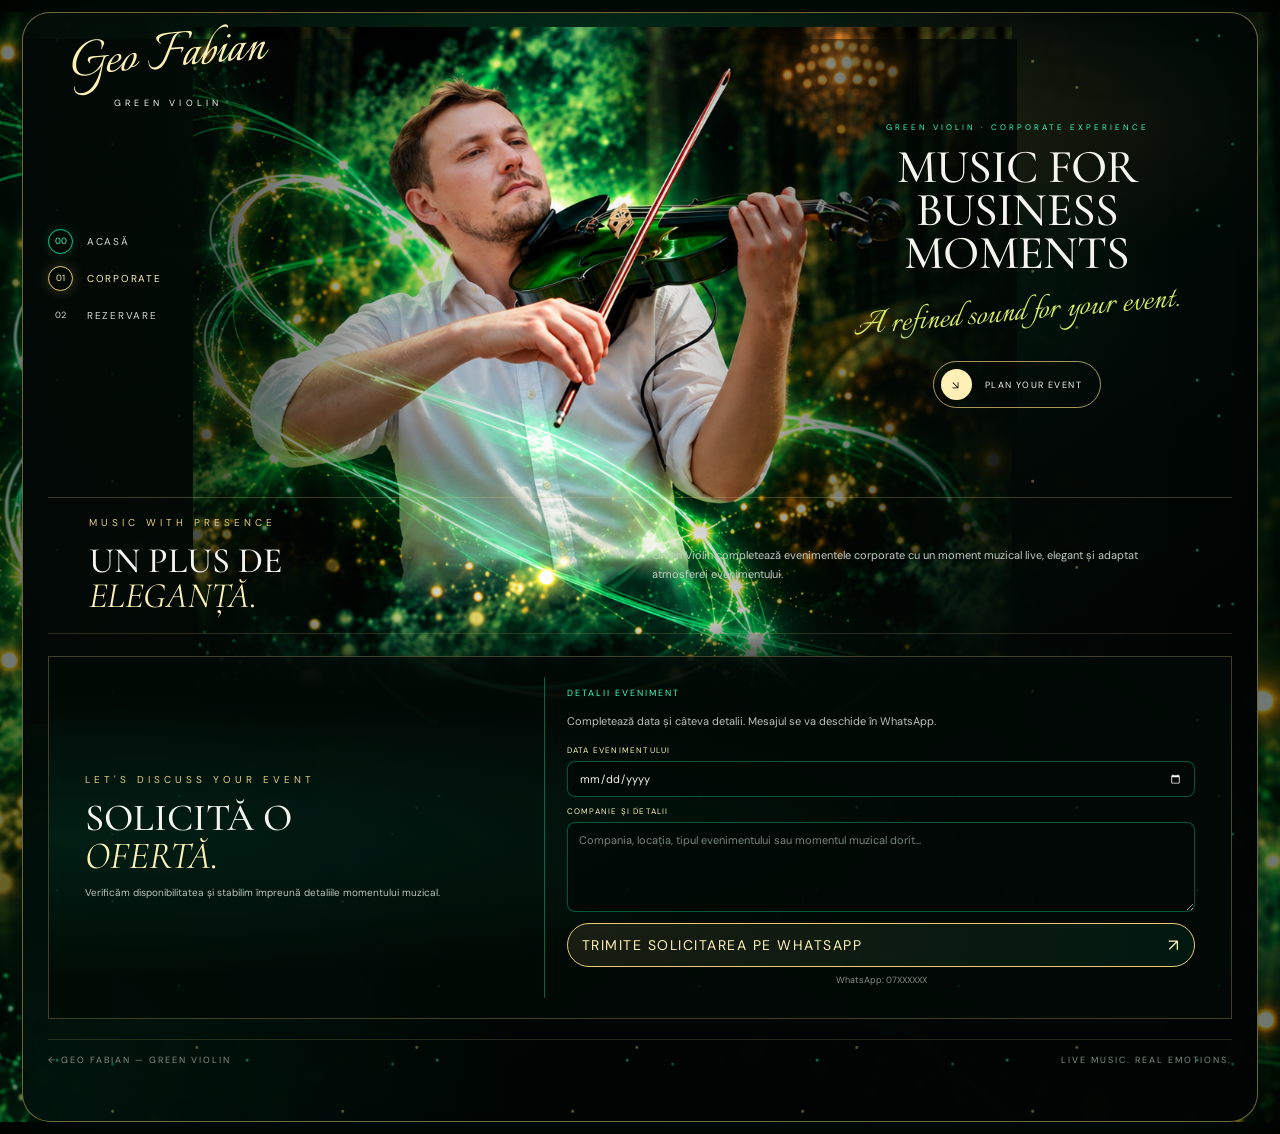
==== commit e38bed92: "FACEM CURAT" ====
--- a/corporate.html
+++ b/corporate.html
@@ -111,5 +111,5 @@
             });
         })();
     </script>
-\n</body>
+</body>
 </html>
--- a/style.css
+++ b/style.css
@@ -1,97 +1,64 @@
 /* =========================================================
 
 
-
    GEO FABIAN — GREEN VIOLIN
 
 
-
    Desktop concept reconstruction — temporary abstract visuals
 
 
-
    Replace the entire contents of style.css with this file.
 
 
-
    ========================================================= */
 
 
-
-
-
-
-
 @import url('https\://fonts.googleapis.com/css2?family=Cormorant+Garamond:wght@400;500;600;700&family=DM+Sans:wght@300;400;500;600&family=Italianno&display=swap');
 
 
-
-
-
-
-
 :root {
 
 
-
     --bg: #020805;
 
 
-
     --bg-deep: #010402;
 
 
-
     --panel: #06150e;
 
 
-
     --emerald: #00d995;
 
 
-
     --emerald-bright: #35ffc0;
 
 
-
     --emerald-dark: #063b29;
 
 
-
     --lime: #d9ed62;
 
 
-
     --gold: #e8cb79;
 
 
-
     --gold-light: #fff0b5;
 
 
-
     --white: #f5f4ee;
 
 
-
     --muted: #aebbb1;
 
 
-
     --line: rgba(232, 203, 121, .48);
 
 
-
     --shell-width: 1800px;
 
 
-
-}
-
-
-
-
-
+}
 
 
 * {
@@ -105,7 +72,6 @@
 }
 
 
-
 html {
 
     scroll-behavior: smooth;
@@ -113,7 +79,6 @@
     background: var(--bg-deep);
 
 }
-
 
 
 body {
@@ -145,7 +110,6 @@
 }
 
 
-
 button {
 
     color: inherit;
@@ -155,7 +119,6 @@
 }
 
 
-
 img {
 
     display: block;
@@ -167,69 +130,49 @@
 }
 
 
-
-
-
-
-
 .site-shell {
 
 
-
     position: relative;
 
 
-
     isolation: isolate;
 
 
-
     width: min(calc(100% - 44px), var(--shell-width));
 
 
-
     margin: 12px auto;
 
 
-
     padding: 26px 25px 55px;
 
 
-
     overflow: hidden;
 
 
-
     border: 1px solid var(--line);
 
 
-
     border-radius: 28px;
 
 
-
     background:
 
 
-
         radial-gradient(ellipse at 48% 5%, rgba(0, 112, 65, .16), transparent 40%),
 
 
-
         linear-gradient(145deg, rgba(4, 19, 12, .97), rgba(1, 6, 4, .99) 72%);
 
 
-
     box-shadow: 0 0 65px rgba(0, 225, 135, .06), inset 0 0 80px rgba(0, 0, 0, .42);
 
 
-
-}
-
+}
 
 
 .site-shell::before {
-
 
 
     content: "";
@@ -239,7 +182,6 @@
     pointer-events: none;
     opacity: .55;
     background:
-
 
 
         radial-gradient(ellipse at 48% 25%, rgba(0, 180, 102, .13), transparent 40%),
@@ -255,98 +197,64 @@
 }
 
 
-/* ASYMMETRIC BOTTOM EDGE — EMERALD GREEN GLOW */
-/* EMERALD GLOW — MATCHES THE EXACT BOTTOM MASK CURVE */
-.site-shell::after {
+/* HERO */
+
+
+.hero {
+
+
+    position: relative;
+
+    isolation: isolate;
+
+    display: grid;
+
+
+    grid-template-columns: 190px minmax(0, 1fr) 340px;
+
+
+    align-items: center;
+
+    gap: 14px;
+
+    min-height: 430px;
+
+    margin-bottom: 0;
+
+
+}
+
+
+.hero::before {
+
+
     content: "";
-    position: absolute;
-    z-index: 5;
-    left: 0;
-    bottom: 0;
-    width: 100%;
-    height: 160px;
+
+    position: absolute;
+
+    z-index: -3;
+
+    inset: -26px -25px 0 100px;
+
     pointer-events: none;
 
-    background-image: url("data:image/svg+xml,%3Csvg xmlns='http://www.w3.org/2000/svg' viewBox='0 0 1000 160' preserveAspectRatio='none'%3E%3Cdefs%3E%3Cfilter id='g' x='-30' y='-30' width='1060' height='220' filterUnits='userSpaceOnUse'%3E%3CfeGaussianBlur stdDeviation='6'/%3E%3C/filter%3E%3C/defs%3E%3Cpath d='M0 154.6 C160 156.2 390 157 640 157 C810 157 930 153.8 1000 152.2' fill='none' stroke='%2300d995' stroke-width='13' opacity='.85' filter='url(%23g)'/%3E%3Cpath d='M0 154.6 C160 156.2 390 157 640 157 C810 157 930 153.8 1000 152.2' fill='none' stroke='%2300d995' stroke-width='4' opacity='.9'/%3E%3Cpath d='M0 154.6 C160 156.2 390 157 640 157 C810 157 930 153.8 1000 152.2' fill='none' stroke='%2335ffc0' stroke-width='1.3'/%3E%3C/svg%3E");
-
-    background-repeat: no-repeat;
-    background-size: 100% 100%;
-}
-
-
-
-/* HERO */
-
-
-
-.hero {
-
-
-
-    position: relative;
-
-    isolation: isolate;
-
-    display: grid;
-
-
-
-    grid-template-columns: 190px minmax(0, 1fr) 340px;
-
-
-
-    align-items: center;
-
-    gap: 14px;
-
-    min-height: 430px;
-
-    margin-bottom: 0;
-
-
-
-}
-
-
-
-.hero::before {
-
-
-
-    content: "";
-
-    position: absolute;
-
-    z-index: -3;
-
-    inset: -26px -25px 0 100px;
-
-    pointer-events: none;
-
-
 
     background:
 
 
-
         radial-gradient(ellipse at 43% 44%, rgba(0, 231, 139, .30), transparent 38%),
 
 
-
         radial-gradient(ellipse at 56% 60%, rgba(0, 110, 68, .22), transparent 47%),
 
 
-
         radial-gradient(ellipse at 72% 25%, rgba(216, 178, 81, .11), transparent 30%),
 
 
-
         radial-gradient(ellipse at 36% 20%, rgba(1, 67, 41, .42), transparent 45%);
 
 
-
-}
-
+}
 
 
 .hero::after {
@@ -370,7 +278,6 @@
 }
 
 
-
 .brand {
 
     position: absolute;
@@ -384,7 +291,6 @@
 }
 
 
-
 .brand-link {
 
     display: flex;
@@ -396,7 +302,6 @@
 }
 
 
-
 .brand-name {
 
     color: var(--gold-light);
@@ -414,7 +319,6 @@
 }
 
 
-
 .brand-subtitle {
 
     margin-top: 8px;
@@ -430,7 +334,6 @@
 }
 
 
-
 .side-navigation {
 
     position: relative;
@@ -448,7 +351,6 @@
     padding-top: 38px;
 
 }
-
 
 
 .nav-link {
@@ -468,7 +370,6 @@
 }
 
 
-
 .nav-number {
 
     display: grid;
@@ -490,7 +391,6 @@
     transition: border-color .25s ease, box-shadow .25s ease;
 
 }
-
 
 
 .nav-link:hover,
@@ -499,7 +399,6 @@
 }
 
 
-
 .nav-link.active .nav-number {
     border-color: var(--gold);
     box-shadow: 0 0 14px rgba(232, 203, 121, .25);
@@ -507,7 +406,6 @@
 
 /* Green emerald glow on menu hover */
 .nav-link:hover {
-    color: var(--gold-light);
     text-shadow:
         0 0 6px rgba(0, 217, 149, .75),
         0 0 14px rgba(0, 217, 149, .45),
@@ -520,7 +418,6 @@
         0 0 8px rgba(0, 217, 149, .55),
         0 0 16px rgba(0, 217, 149, .3);
 }
-
 
 
 .sound-control {
@@ -543,7 +440,6 @@
 }
 
 
-
 .sound-icon {
 
     display: grid;
@@ -569,19 +465,12 @@
 }
 
 
-
-
-
-
-
 /* Abstract hero image placeholder: gives the central space visual weight before photos arrive. */
 
 
-
 .hero-artist {
 
 
-
     position: absolute;
 
     z-index: -2;
@@ -590,46 +479,41 @@
 
     right: 220px;
 
-    bottom: 0;
+    bottom: -245px;
 
     left: 145px;
 
+    border-radius: 0 0 45px 45px;
+
+
+
     overflow: hidden;
 
     pointer-events: none;
 
 
-
     background:
 
 
-
         radial-gradient(ellipse at 47% 39%, rgba(0, 245, 150, .25), transparent 27%),
 
 
-
         radial-gradient(ellipse at 54% 55%, rgba(0, 112, 69, .40), transparent 47%),
 
 
-
         radial-gradient(ellipse at 33% 60%, rgba(0, 255, 170, .14), transparent 35%),
 
 
-
         radial-gradient(ellipse at 68% 18%, rgba(232, 203, 121, .16), transparent 22%),
 
 
-
         linear-gradient(120deg, rgba(0, 0, 0, .05), rgba(0, 0, 0, .22));
 
 
-
-}
-
+}
 
 
 .hero-artist::before {
-
 
 
     content: "";
@@ -657,11 +541,9 @@
 }
 
 
-
 .hero-artist::after {
 
 
-
     content: "";
 
     position: absolute;
@@ -671,13 +553,10 @@
     pointer-events: none;
 
 
-
     background: radial-gradient(ellipse at 50% 44%, transparent 0 18%, rgba(1, 6, 4, .08) 45%, rgba(1, 6, 4, .7) 100%), linear-gradient(0deg, rgba(0, 0, 0, .3), transparent 40%);
 
 
-
-}
-
+}
 
 
 .hero-image {
@@ -689,13 +568,14 @@
     object-fit: cover;
 
     object-position: center 10%;
+    -webkit-mask-image: linear-gradient(to bottom, #000 85%, transparent 95%);
+    mask-image: linear-gradient(to bottom, #000 85%, transparent 95%);
 
     opacity: 1;
     position: relative;
     z-index: 1;
 
 }
-
 
 
 .hero-copy {
@@ -711,7 +591,6 @@
 }
 
 
-
 .hero-eyebrow {
 
     margin-bottom: 14px;
@@ -725,7 +604,6 @@
 }
 
 
-
 .hero-copy h1 {
 
     max-width: 100%;
@@ -749,7 +627,6 @@
 }
 
 
-
 .hero-signature {
 
     margin-top: 21px;
@@ -767,7 +644,6 @@
 }
 
 
-
 .showreel-button {
 
     display: inline-flex;
@@ -799,7 +675,6 @@
 }
 
 
-
 .showreel-button:hover {
 
     border-color: var(--gold-light);
@@ -809,7 +684,6 @@
 }
 
 
-
 .play-icon {
 
     display: grid;
@@ -833,7 +707,6 @@
 }
 
 
-
 .scroll-indicator {
 
     position: absolute;
@@ -865,7 +738,6 @@
 }
 
 
-
 .scroll-line {
 
     width: 1px;
@@ -877,7 +749,6 @@
 }
 
 
-
 .scroll-dot {
 
     width: 8px;
@@ -891,33 +762,20 @@
 }
 
 
-
-
-
-
-
 /* EVENT CARDS — fixed asymmetrical geometry inspired by the reference */
 
 .events-section {
-
     position: relative;
-
     z-index: 4;
-
     display: grid;
-
     grid-template-columns: repeat(4, minmax(0, 1fr));
-
     gap: 13px;
-
     margin: 0 0 27px;
-
+    padding: 4px 2px 7px;
     align-items: center;
-
     perspective: none;
-
-}
-
+    overflow: visible !important;
+}
 
 
 .event-card {
@@ -930,7 +788,6 @@
 
     min-width: 0;
 
-    height: 228px;
 
     overflow: hidden;
 
@@ -942,7 +799,7 @@
 
         linear-gradient(145deg, #10281b, #020805 78%);
 
-    transform: skewX(-9deg) rotate(-2.5deg);
+
 
     transform-origin: center;
 
@@ -952,64 +809,48 @@
 }
 
 
-
 .wedding-card {
 
     --card-glow: #e8cb79;
 
-    transform: skewX(-10deg) rotate(-2.5deg) translateY(2px)
-}
-
+
+}
 
 
 .corporate-card {
 
     --card-glow: #00e6a0;
 
-    transform: skewX(-8deg) rotate(1.8deg) translateY(-2px)
-}
-
+
+}
 
 
 .private-card {
 
     --card-glow: #b9e95e;
 
-    transform: skewX(-8deg) rotate(-1.8deg) translateY(1px)
-}
-
+
+}
 
 
 .lounge-card {
 
     --card-glow: #e8cb79;
 
-    transform: skewX(-10deg) rotate(1.8deg) translateY(-1px)
-}
-
+
+}
 
 
 .event-card>img {
-
-    position: absolute;
-
-    z-index: -2;
-
+    position: absolute;
+    z-index: 0;
     inset: 0;
-
     width: 100%;
-
     height: 100%;
-
     object-fit: cover;
-
     opacity: 1;
-
-    transform: skewX(9deg) scale(1.13);
-
-    transition: filter .3s ease
-}
-
+    transform: none;
+}
 
 
 .event-card::before {
@@ -1032,7 +873,6 @@
 }
 
 
-
 .event-card::after {
 
     content: "";
@@ -1055,7 +895,6 @@
 }
 
 
-
 .event-overlay {
 
     position: absolute;
@@ -1067,7 +906,6 @@
     background: linear-gradient(110deg, rgba(0, 30, 18, .15), transparent 65%);
 
 }
-
 
 
 .event-content {
@@ -1082,7 +920,6 @@
 }
 
 
-
 .event-icon {
 
     display: block;
@@ -1098,7 +935,6 @@
 }
 
 
-
 .event-content h2 {
 
     font-family: 'Cormorant Garamond', serif;
@@ -1114,7 +950,6 @@
 }
 
 
-
 .event-content p {
 
     margin-top: 7px;
@@ -1128,7 +963,6 @@
 }
 
 
-
 .event-arrow {
 
     position: absolute;
@@ -1165,48 +999,6 @@
 
 
 
-/* Hover: light and border only; cards do not move */
-
-
-
-
-
-.wedding-card:hover {
-
-    transform: skewX(-10deg) rotate(-2.5deg) translateY(2px)
-}
-
-
-
-.corporate-card:hover {
-
-    transform: skewX(-8deg) rotate(1.8deg) translateY(-2px)
-}
-
-
-
-.private-card:hover {
-
-    transform: skewX(-8deg) rotate(-1.8deg) translateY(1px)
-}
-
-
-
-.lounge-card:hover {
-
-    transform: skewX(-10deg) rotate(1.8deg) translateY(-1px)
-}
-
-
-
-.event-card:hover .event-arrow {
-
-    background: var(--gold-light);
-
-    color: #06130b
-}
-
-
 
 .event-card:focus-within {
 
@@ -1216,7 +1008,6 @@
 }
 
 
-
 @media (min-width: 1500px) {
 
     .event-card {
@@ -1228,7 +1019,6 @@
 }
 
 
-
 @media (max-width: 1250px) {
 
     .event-card {
@@ -1238,7 +1028,6 @@
     }
 
 
-
     .event-content {
 
         left: 15px;
@@ -1248,7 +1037,6 @@
     }
 
 
-
     .event-content h2 {
 
         font-size: 18px;
@@ -1256,35 +1044,18 @@
     }
 
 
-
     .event-content p {
 
         font-size: 10px;
 
     }
 
-
-
-    .event-arrow {
-
-        right: 10px;
-
-        width: 29px;
-
-        height: 29px;
-
-    }
-
-}
-
-
-
+}
 
 
 /* LOWER CONTENT */
 
 
-
 .lower-section {
 
     display: grid;
@@ -1300,7 +1071,6 @@
 }
 
 
-
 .section-eyebrow {
 
     margin-bottom: 14px;
@@ -1316,7 +1086,6 @@
 }
 
 
-
 .about-section {
 
     position: relative;
@@ -1334,7 +1103,6 @@
 }
 
 
-
 .about-image-wrap {
 
     position: relative;
@@ -1352,7 +1120,6 @@
 }
 
 
-
 .about-image-wrap::before {
 
     content: "";
@@ -1370,7 +1137,6 @@
 }
 
 
-
 .about-image-wrap::after {
 
     content: "";
@@ -1382,7 +1148,6 @@
     background: linear-gradient(90deg, transparent 45%, var(--bg) 100%), linear-gradient(0deg, rgba(0, 0, 0, .45), transparent 55%);
 
 }
-
 
 
 .about-image {
@@ -1397,7 +1162,6 @@
 }
 
 
-
 .about-content {
 
     position: relative;
@@ -1409,7 +1173,6 @@
 }
 
 
-
 .about-content h2 {
 
     font-family: 'Cormorant Garamond', serif;
@@ -1425,7 +1188,6 @@
 }
 
 
-
 .about-description {
 
     margin-top: 17px;
@@ -1439,7 +1201,6 @@
 }
 
 
-
 .about-signature {
 
     margin: 8px 0;
@@ -1457,7 +1218,6 @@
 }
 
 
-
 .outline-button {
 
     display: flex;
@@ -1487,7 +1247,6 @@
 }
 
 
-
 .outline-button:hover {
 
     border-color: var(--emerald-bright);
@@ -1497,7 +1256,6 @@
 }
 
 
-
 .outline-button span {
 
     color: var(--gold-light);
@@ -1507,11 +1265,6 @@
 }
 
 
-
-
-
-
-
 .media-section {
 
     min-width: 0;
@@ -1519,7 +1272,6 @@
 }
 
 
-
 .media-gallery {
 
     display: grid;
@@ -1533,7 +1285,6 @@
 }
 
 
-
 .featured-video,
 
 .media-thumb {
@@ -1555,7 +1306,6 @@
 }
 
 
-
 .featured-video::before,
 
 .media-thumb::before {
@@ -1573,21 +1323,40 @@
 }
 
 
-
 .featured-video img,
-
-.media-thumb img {
-
+.featured-video video {
+    position: absolute;
+    inset: 0;
     width: 100%;
-
     height: 100%;
-
+    object-fit: cover;
     opacity: 0;
-
-    transition: transform .5s ease;
-
-}
-
+    transition: opacity .5s ease;
+}
+
+.featured-video img.is-visible,
+.featured-video video.is-visible {
+    opacity: 1;
+}
+
+.media-thumb {
+    width: 100%;
+    padding: 0;
+    cursor: pointer;
+    transition: border-color .3s ease, box-shadow .3s ease;
+}
+
+.media-thumb.active {
+    border-color: var(--gold-light);
+    box-shadow:
+        0 0 10px rgba(232, 203, 121, .25),
+        inset 0 0 12px rgba(0, 217, 149, .12);
+}
+
+.media-thumb:focus-visible {
+    outline: 2px solid var(--gold-light);
+    outline-offset: 2px;
+}
 
 
 .featured-video:hover img,
@@ -1599,7 +1368,6 @@
 }
 
 
-
 .video-play {
 
     position: absolute;
@@ -1629,7 +1397,6 @@
 }
 
 
-
 .media-thumbnails {
 
     display: grid;
@@ -1642,6 +1409,23 @@
 
 }
 
+.media-thumb-title {
+    position: absolute;
+    z-index: 2;
+    inset: 0;
+    display: flex;
+    align-items: center;
+    justify-content: center;
+    padding: 5px;
+    color: var(--gold-light);
+    font-family: 'Cormorant Garamond', serif;
+    font-size: 13px;
+    font-weight: 600;
+    letter-spacing: 1px;
+    text-align: center;
+    text-transform: uppercase;
+    text-shadow: 0 1px 8px rgba(0, 0, 0, .9);
+}
 
 
 .gallery-pagination {
@@ -1661,7 +1445,6 @@
 }
 
 
-
 .gallery-pagination .current {
 
     color: var(--gold-light);
@@ -1669,11 +1452,6 @@
 }
 
 
-
-
-
-
-
 .reviews-section {
 
     position: relative;
@@ -1687,7 +1465,6 @@
 }
 
 
-
 .review-content {
 
     position: relative;
@@ -1697,7 +1474,6 @@
 }
 
 
-
 .quote-mark {
 
     position: absolute;
@@ -1715,7 +1491,6 @@
 }
 
 
-
 .review-content blockquote {
 
     color: #d5d9d3;
@@ -1727,7 +1502,6 @@
 }
 
 
-
 .review-author {
 
     display: flex;
@@ -1741,7 +1515,6 @@
 }
 
 
-
 .review-author img {
 
     width: 39px;
@@ -1759,7 +1532,6 @@
 }
 
 
-
 .review-author p {
 
     font-size: 10px;
@@ -1767,7 +1539,6 @@
 }
 
 
-
 .review-author span {
 
     display: block;
@@ -1781,7 +1552,6 @@
 }
 
 
-
 .review-pagination {
 
     display: flex;
@@ -1797,7 +1567,6 @@
 }
 
 
-
 .review-pagination button {
 
     display: grid;
@@ -1819,7 +1588,6 @@
 }
 
 
-
 .review-dot {
 
     width: 6px;
@@ -1833,7 +1601,6 @@
 }
 
 
-
 .review-dot.active {
 
     background: var(--gold-light);
@@ -1841,7 +1608,6 @@
 }
 
 
-
 .book-button {
 
     display: flex;
@@ -1875,7 +1641,6 @@
 }
 
 
-
 .book-button:hover {
 
     box-shadow: 0 0 25px rgba(232, 203, 121, .25);
@@ -1883,7 +1648,6 @@
 }
 
 
-
 .book-arrow {
 
     display: grid;
@@ -1905,7 +1669,6 @@
 }
 
 
-
 .site-footer {
 
     display: flex;
@@ -1931,15 +1694,9 @@
 }
 
 
-
-
-
-
-
 @media (min-width: 1500px) {
 
 
-
     .hero {
 
         min-height: 470px;
@@ -1949,7 +1706,6 @@
     }
 
 
-
     .hero-artist {
 
         right: 245px;
@@ -1957,7 +1713,6 @@
     }
 
 
-
     .hero::after {
 
         right: 245px;
@@ -1965,7 +1720,6 @@
     }
 
 
-
     .event-card {
 
         height: 210px;
@@ -1973,7 +1727,6 @@
     }
 
 
-
     .lower-section {
 
         min-height: 315px;
@@ -1981,7 +1734,6 @@
     }
 
 
-
     .media-gallery {
 
         height: 225px;
@@ -1989,15 +1741,12 @@
     }
 
 
-
-}
-
+}
 
 
 @media (max-width: 1250px) {
 
 
-
     .site-shell {
 
         width: calc(100% - 24px);
@@ -2007,7 +1756,6 @@
     }
 
 
-
     .hero {
 
         grid-template-columns: 155px minmax(0, 1fr) 220px;
@@ -2017,7 +1765,6 @@
     }
 
 
-
     .hero-artist {
 
         left: 115px;
@@ -2027,7 +1774,6 @@
     }
 
 
-
     .hero::after {
 
         left: 135px;
@@ -2037,7 +1783,6 @@
     }
 
 
-
     .hero-copy h1 {
 
         font-size: 34px;
@@ -2045,7 +1790,6 @@
     }
 
 
-
     .event-card {
 
         height: 170px;
@@ -2053,7 +1797,6 @@
     }
 
 
-
     .event-content {
 
         left: 15px;
@@ -2063,7 +1806,6 @@
     }
 
 
-
     .event-content h2 {
 
         font-size: 18px;
@@ -2071,7 +1813,6 @@
     }
 
 
-
     .event-content p {
 
         font-size: 10px;
@@ -2079,7 +1820,6 @@
     }
 
 
-
     .event-arrow {
 
         right: 10px;
@@ -2091,7 +1831,6 @@
     }
 
 
-
     .lower-section {
 
         gap: 18px;
@@ -2099,15 +1838,12 @@
     }
 
 
-
-}
-
+}
 
 
 @media (prefers-reduced-motion: reduce) {
 
 
-
     \*,
 
     *::before,
@@ -2125,11 +1861,7 @@
     }
 
 
-
-}
-
-
-
+}
 
 
 /* ==========================================================
@@ -2141,23 +1873,311 @@
    ========================================================== */
 
 
-
-.events-section {
+.event-card {
+
+    --card-glow: #e8cb79;
+
+    position: relative;
+
+    isolation: isolate;
+
+    display: block;
+
+    min-width: 0;
+
+
+    overflow: hidden;
+
+    background:
+
+        radial-gradient(ellipse at 35% 12%, rgba(0, 230, 145, .22), transparent 48%),
+
+        radial-gradient(ellipse at 78% 25%, rgba(232, 203, 121, .12), transparent 42%),
+
+        linear-gradient(155deg, #10281b 0%, #06130c 48%, #010604 100%);
+
+
+    transition: filter .28s ease, brightness .28s ease;
+
+    cursor: pointer
+}
+
+
+/* A distinct outline and silhouette for every card */
+
+.wedding-card {
+
+    --card-glow: #e8cb79
+}
+
+
+.corporate-card {
+
+    --card-glow: #00e6a0
+}
+
+
+.private-card {
+
+    --card-glow: #b9e95e
+}
+
+
+.lounge-card {
+
+    --card-glow: #e8cb79
+}
+
+
+/* Glow edge follows the custom clipped silhouette */
+
+.event-card::after {
+
+    content: "";
+
+    position: absolute;
+
+    z-index: 4;
+
+    inset: 0;
+
+    pointer-events: none;
+
+    background: linear-gradient(135deg, var(--card-glow), rgba(255, 255, 255, .08) 48%, var(--card-glow));
+
+    opacity: .9;
+
+    mix-blend-mode: screen
+}
+
+
+.event-card::before {
+
+    content: "";
+
+    position: absolute;
+
+    z-index: 1;
+
+    inset: 0;
+
+    pointer-events: none;
+
+    background:
+
+        radial-gradient(ellipse at 25% 12%, rgba(0, 255, 170, .12), transparent 42%),
+
+        linear-gradient(180deg, rgba(0, 0, 0, .02) 0%, rgba(0, 0, 0, .12) 36%, rgba(0, 0, 0, .94) 100%)
+}
+
+
+.event-overlay {
+
+    position: absolute;
+
+    z-index: 1;
+
+    inset: 0;
+
+    pointer-events: none;
+
+    background: linear-gradient(110deg, rgba(0, 30, 18, .12), transparent 65%);
+
+}
+
+
+.event-content {
+
+    position: absolute;
+
+    z-index: 2;
+
+    left: 23px;
+
+    bottom: 19px;
+
+    transform: none;
+
+    transform-origin: left bottom;
+
+}
+
+
+.event-icon {
+
+    display: block;
+
+    margin-bottom: 8px;
+
+    color: var(--gold-light);
+
+    font-size: 24px;
+
+    line-height: 1;
+
+}
+
+
+.event-content h2 {
+
+    font-family: 'Cormorant Garamond', serif;
+
+    font-size: 22px;
+
+    font-weight: 500;
+
+    line-height: .94;
+
+    text-transform: uppercase;
+
+}
+
+
+.event-content p {
+
+    margin-top: 7px;
+
+    color: #e1e2dc;
+
+    font-size: 11px;
+
+    line-height: 1.35;
+
+}
+
+
+.event-arrow {
+
+    position: absolute;
+
+    z-index: 3;
+
+    right: 17px;
+
+    bottom: 17px;
 
     display: grid;
 
-    grid-template-columns: 1.02fr 1fr 1fr 1.04fr;
-
-    gap: 13px;
-
-    align-items: center;
-
-    margin-bottom: 27px;
-
-    perspective: none;
-
-}
-
+    place-items: center;
+
+    width: 36px;
+
+    height: 36px;
+
+    border: 1px solid var(--card-glow);
+
+    border-radius: 50%;
+
+    background: rgba(0, 0, 0, .42);
+
+    color: var(--gold-light);
+
+    font-size: 19px;
+
+    transform: none;
+
+    transition: background .28s ease, color .28s ease, box-shadow .28s ease;
+
+}
+
+
+/* Hover changes only light and border treatment; shape stays fixed */
+
+.event-card:hover {
+
+    transform: none
+}
+
+
+.event-card:hover>img {
+
+    transform: none
+}
+
+
+.event-card:hover .event-arrow,
+
+.event-card:focus-visible .event-arrow {
+
+    background: var(--gold-light);
+
+    color: #06130b
+}
+
+
+.event-card:focus-visible {
+
+    outline: 2px solid var(--gold-light);
+
+    outline-offset: 3px
+}
+
+
+@media (min-width: 1500px) {
+
+    .event-card {
+
+        height: 245px;
+
+    }
+
+}
+
+
+@media (max-width: 1250px) {
+
+    .event-card {
+
+        height: 185px;
+
+    }
+
+
+    .event-content {
+
+        left: 17px;
+
+        bottom: 14px;
+
+    }
+
+
+    .event-content h2 {
+
+        font-size: 18px;
+
+    }
+
+
+    .event-content p {
+
+        font-size: 10px;
+
+    }
+
+
+    .event-arrow {
+
+        right: 11px;
+
+        bottom: 12px;
+
+        width: 30px;
+
+        height: 30px;
+
+    }
+
+}
+
+
+/* ==========================================================
+
+   FINAL EVENT CARD GEOMETRY — match the supplied reference
+
+   Card 1 = 3; card 2 = 4 mirrored. No movement on hover.
+
+   ========================================================== */
 
 
 .event-card {
@@ -2172,58 +2192,48 @@
 
     min-width: 0;
 
-    height: 225px;
 
     overflow: hidden;
 
     background:
 
-        radial-gradient(ellipse at 35% 12%, rgba(0, 230, 145, .22), transparent 48%),
-
-        radial-gradient(ellipse at 78% 25%, rgba(232, 203, 121, .12), transparent 42%),
+        radial-gradient(ellipse at 30% 17%, rgba(0, 230, 145, .20), transparent 48%),
+
+        radial-gradient(ellipse at 78% 24%, rgba(232, 203, 121, .10), transparent 43%),
 
         linear-gradient(155deg, #10281b 0%, #06130c 48%, #010604 100%);
 
-    transform: none;
-
-    transition: filter .28s ease, brightness .28s ease;
+
+    transition: border-color .25s ease, box-shadow .25s ease, filter .25s ease;
 
     cursor: pointer
 }
 
 
-
-/* A distinct outline and silhouette for every card */
-
-.wedding-card {
-
-    --card-glow: #e8cb79
-}
-
-
-
-.corporate-card {
-
-    --card-glow: #00e6a0
-}
-
-
-
-.private-card {
-
-    --card-glow: #b9e95e
-}
-
-
-
-.lounge-card {
-
-    --card-glow: #e8cb79
-}
-
-
-
-/* Glow edge follows the custom clipped silhouette */
+/* Matching silhouettes: cards 1 and 3 share a shape; 2 and 4 mirror it. */
+
+
+
+
+.event-card::before {
+
+    content: "";
+
+    position: absolute;
+
+    z-index: -1;
+
+    inset: 0;
+
+    pointer-events: none;
+
+    background:
+
+        radial-gradient(ellipse at 25% 12%, rgba(0, 255, 170, .12), transparent 42%),
+
+        linear-gradient(180deg, rgba(0, 0, 0, .01) 0%, rgba(0, 0, 0, .10) 35%, rgba(0, 0, 0, .90) 100%)
+}
+
 
 .event-card::after {
 
@@ -2237,18 +2247,11 @@
 
     pointer-events: none;
 
-    background: linear-gradient(135deg, var(--card-glow), rgba(255, 255, 255, .08) 48%, var(--card-glow));
-
-    opacity: .9;
-
-    mix-blend-mode: screen
-}
-
-
-
-.event-card::before {
-
-    content: "";
+    opacity: .88
+}
+
+
+.event-overlay {
 
     position: absolute;
 
@@ -2258,53 +2261,12 @@
 
     pointer-events: none;
 
-    background:
-
-        radial-gradient(ellipse at 25% 12%, rgba(0, 255, 170, .12), transparent 42%),
-
-        linear-gradient(180deg, rgba(0, 0, 0, .02) 0%, rgba(0, 0, 0, .12) 36%, rgba(0, 0, 0, .94) 100%)
-}
-
-
-
-.event-card>img {
-
-    position: absolute;
-
-    z-index: 0;
-
-    inset: 0;
-
-    width: 100%;
-
-    height: 100%;
-
-    object-fit: cover;
-
-    opacity: 0;
-
-    transform: none;
-
-    transition: filter .28s ease
-}
-
-
-
-.event-overlay {
-
-    position: absolute;
-
-    z-index: 1;
-
-    inset: 0;
-
-    pointer-events: none;
-
     background: linear-gradient(110deg, rgba(0, 30, 18, .12), transparent 65%);
 
 }
 
 
+/* Counter-transform the card text so it remains visually upright. */
 
 .event-content {
 
@@ -2312,17 +2274,30 @@
 
     z-index: 2;
 
-    left: 23px;
+    left: 22px;
 
     bottom: 19px;
 
-    transform: none;
-
     transform-origin: left bottom;
 
 }
 
 
+.wedding-card .event-content,
+
+.private-card .event-content {
+
+    transform: rotate(2deg) skewX(7deg)
+}
+
+
+.corporate-card .event-content,
+
+.lounge-card .event-content {
+
+    transform: rotate(-2deg) skewX(7deg)
+}
+
 
 .event-icon {
 
@@ -2339,7 +2314,6 @@
 }
 
 
-
 .event-content h2 {
 
     font-family: 'Cormorant Garamond', serif;
@@ -2355,7 +2329,6 @@
 }
 
 
-
 .event-content p {
 
     margin-top: 7px;
@@ -2369,12 +2342,11 @@
 }
 
 
-
 .event-arrow {
 
     position: absolute;
 
-    z-index: 3;
+    z-index: 5;
 
     right: 17px;
 
@@ -2398,390 +2370,9 @@
 
     font-size: 19px;
 
-    transform: none;
-
-    transition: background .28s ease, color .28s ease, box-shadow .28s ease;
-
-}
-
-
-
-/* Hover changes only light and border treatment; shape stays fixed */
-
-.event-card:hover {
-
-    transform: none
-}
-
-
-
-.event-card:hover>img {
-
-    transform: none
-}
-
-
-
-.event-card:hover .event-arrow,
-
-.event-card:focus-visible .event-arrow {
-
-    background: var(--gold-light);
-
-    color: #06130b
-}
-
-
-
-.event-card:focus-visible {
-
-    outline: 2px solid var(--gold-light);
-
-    outline-offset: 3px
-}
-
-
-
-@media (min-width: 1500px) {
-
-    .event-card {
-
-        height: 245px;
-
-    }
-
-}
-
-
-
-@media (max-width: 1250px) {
-
-    .event-card {
-
-        height: 185px;
-
-    }
-
-
-
-    .event-content {
-
-        left: 17px;
-
-        bottom: 14px;
-
-    }
-
-
-
-    .event-content h2 {
-
-        font-size: 18px;
-
-    }
-
-
-
-    .event-content p {
-
-        font-size: 10px;
-
-    }
-
-
-
-    .event-arrow {
-
-        right: 11px;
-
-        bottom: 12px;
-
-        width: 30px;
-
-        height: 30px;
-
-    }
-
-}
-
-
-
-
-
-
-
-/* ==========================================================
-
-   FINAL EVENT CARD GEOMETRY — match the supplied reference
-
-   Card 1 = 3; card 2 = 4 mirrored. No movement on hover.
-
-   ========================================================== */
-
-
-
-.events-section {
-
-    display: grid;
-
-    grid-template-columns: repeat(4, minmax(0, 1fr));
-
-    gap: 12px;
-
-    align-items: center;
-
-    margin: 0 0 27px;
-
-    padding: 4px 2px 7px;
-
-    perspective: none;
-
-}
-
-
-
-.event-card {
-
-    --card-glow: #e8cb79;
-
-    position: relative;
-
-    isolation: isolate;
-
-    display: block;
-
-    min-width: 0;
-
-    height: 245px;
-
-    overflow: hidden;
-
-    background:
-
-        radial-gradient(ellipse at 30% 17%, rgba(0, 230, 145, .20), transparent 48%),
-
-        radial-gradient(ellipse at 78% 24%, rgba(232, 203, 121, .10), transparent 43%),
-
-        linear-gradient(155deg, #10281b 0%, #06130c 48%, #010604 100%);
-
-    transform-origin: center center;
-
-    transition: border-color .25s ease, box-shadow .25s ease, filter .25s ease;
-
-    cursor: pointer
-}
-
-
-
-/* Matching silhouettes: cards 1 and 3 share a shape; 2 and 4 mirror it. */
-
-.wedding-card,
-
-.private-card {
-
-    transform: skewX(-7deg) rotate(-2deg)
-}
-
-
-
-.corporate-card,
-
-.lounge-card {
-
-    transform: skewX(-7deg) rotate(2deg)
-}
-
-
-
-.event-card>img {
-
-    position: absolute;
-
-    z-index: -2;
-
-    inset: 0;
-
-    width: 100%;
-
-    height: 100%;
-
-    object-fit: cover;
-
-    opacity: 0;
-
-    transform: none
-}
-
-
-
-.event-card::before {
-
-    content: "";
-
-    position: absolute;
-
-    z-index: -1;
-
-    inset: 0;
-
-    pointer-events: none;
-
-    background:
-
-        radial-gradient(ellipse at 25% 12%, rgba(0, 255, 170, .12), transparent 42%),
-
-        linear-gradient(180deg, rgba(0, 0, 0, .01) 0%, rgba(0, 0, 0, .10) 35%, rgba(0, 0, 0, .90) 100%)
-}
-
-
-
-.event-card::after {
-
-    content: "";
-
-    position: absolute;
-
-    z-index: 4;
-
-    inset: 0;
-
-    pointer-events: none;
-
-    opacity: .88
-}
-
-
-
-.event-overlay {
-
-    position: absolute;
-
-    z-index: 1;
-
-    inset: 0;
-
-    pointer-events: none;
-
-    background: linear-gradient(110deg, rgba(0, 30, 18, .12), transparent 65%);
-
-}
-
-
-
-/* Counter-transform the card text so it remains visually upright. */
-
-.event-content {
-
-    position: absolute;
-
-    z-index: 2;
-
-    left: 22px;
-
-    bottom: 19px;
-
-    transform-origin: left bottom;
-
-}
-
-
-
-.wedding-card .event-content,
-
-.private-card .event-content {
-
-    transform: rotate(2deg) skewX(7deg)
-}
-
-
-
-.corporate-card .event-content,
-
-.lounge-card .event-content {
-
-    transform: rotate(-2deg) skewX(7deg)
-}
-
-
-
-.event-icon {
-
-    display: block;
-
-    margin-bottom: 8px;
-
-    color: var(--gold-light);
-
-    font-size: 24px;
-
-    line-height: 1;
-
-}
-
-
-
-.event-content h2 {
-
-    font-family: 'Cormorant Garamond', serif;
-
-    font-size: 22px;
-
-    font-weight: 500;
-
-    line-height: .94;
-
-    text-transform: uppercase;
-
-}
-
-
-
-.event-content p {
-
-    margin-top: 7px;
-
-    color: #e1e2dc;
-
-    font-size: 11px;
-
-    line-height: 1.35;
-
-}
-
-
-
-.event-arrow {
-
-    position: absolute;
-
-    z-index: 5;
-
-    right: 17px;
-
-    bottom: 17px;
-
-    display: grid;
-
-    place-items: center;
-
-    width: 36px;
-
-    height: 36px;
-
-    border: 1px solid var(--card-glow);
-
-    border-radius: 50%;
-
-    background: rgba(0, 0, 0, .42);
-
-    color: var(--gold-light);
-
-    font-size: 19px;
-
     transition: background .25s ease, color .25s ease, box-shadow .25s ease;
 
 }
-
 
 
 .wedding-card .event-arrow,
@@ -2791,7 +2382,6 @@
 }
 
 
-
 .corporate-card .event-arrow,
 
 .lounge-card .event-arrow {
@@ -2800,45 +2390,23 @@
 }
 
 
-
 /* Hover only changes lighting; the card's position and shape stay fixed. */
 
 
 
 
-
-.wedding-card:hover,
-
-.private-card:hover {
-
-    transform: skewX(-7deg) rotate(-2deg)
-}
-
-
-
-.corporate-card:hover,
-
-.lounge-card:hover {
-
-    transform: skewX(-7deg) rotate(2deg)
-}
-
-
-
 .corporate-card {
 
     --card-glow: #00e6a0
 }
 
 
-
 .private-card {
 
     --card-glow: #b9e95e
 }
 
 
-
 .wedding-card,
 
 .lounge-card {
@@ -2847,18 +2415,6 @@
 }
 
 
-
-.event-card:hover .event-arrow,
-
-.event-card:focus-visible .event-arrow {
-
-    background: var(--gold-light);
-
-    color: #06130b
-}
-
-
-
 .event-card:focus-visible {
 
     outline: 2px solid var(--gold-light);
@@ -2867,7 +2423,6 @@
 }
 
 
-
 @media (min-width: 1500px) {
 
     .event-card {
@@ -2879,7 +2434,6 @@
 }
 
 
-
 @media (max-width: 1250px) {
 
     .events-section {
@@ -2890,14 +2444,6 @@
 
 
 
-    .event-card {
-
-        height: 190px;
-
-    }
-
-
-
     .event-content {
 
         left: 16px;
@@ -2907,7 +2453,6 @@
     }
 
 
-
     .event-content h2 {
 
         font-size: 18px;
@@ -2915,7 +2460,6 @@
     }
 
 
-
     .event-content p {
 
         font-size: 10px;
@@ -2923,7 +2467,6 @@
     }
 
 
-
     .event-arrow {
 
         right: 11px;
@@ -2939,11 +2482,6 @@
 }
 
 
-
-
-
-
-
 /* ==========================================================
 
    FINAL EVENT CARD SHAPES — rounded, asymmetrical, fixed
@@ -2953,23 +2491,6 @@
    ========================================================== */
 
 
-
-.events-section {
-
-    display: grid;
-
-    grid-template-columns: repeat(4, minmax(0, 1fr));
-
-    gap: 13px;
-
-    align-items: center;
-
-    overflow: visible;
-
-}
-
-
-
 .event-card {
 
     --card-glow: #e8cb79;
@@ -2994,7 +2515,7 @@
 
         linear-gradient(155deg, #10281b 0%, #06130c 48%, #010604 100%);
 
-    transform: skewX(-7deg) rotate(-1.2deg);
+
 
     transform-origin: center;
 
@@ -3004,7 +2525,6 @@
 }
 
 
-
 /* First and third cards: same geometry */
 
 .wedding-card,
@@ -3013,9 +2533,8 @@
 
     --card-glow: #e8cb79;
 
-    transform: skewX(-7deg) rotate(-1.2deg)
-}
-
+
+}
 
 
 /* Second and fourth cards: mirrored geometry */
@@ -3026,9 +2545,8 @@
 
     --card-glow: #00d995;
 
-    transform: skewX(7deg) rotate(1.2deg)
-}
-
+
+}
 
 
 .private-card {
@@ -3037,36 +2555,33 @@
 }
 
 
-
 .lounge-card {
 
     --card-glow: #e8cb79
 }
 
 
-
-.event-card>img {
-
-    position: absolute;
-
-    z-index: 0;
+.event-card::before {
+
+    content: "";
+
+    position: absolute;
+
+    z-index: 1;
 
     inset: 0;
 
-    width: 100%;
-
-    height: 100%;
-
-    object-fit: cover;
-
-    opacity: 1;
-
-    transform: none
-}
-
-
-
-.event-card::before {
+    pointer-events: none;
+
+    background:
+
+        radial-gradient(ellipse at 25% 12%, rgba(0, 255, 170, .10), transparent 42%),
+
+        linear-gradient(180deg, rgba(0, 0, 0, .02) 0%, rgba(0, 0, 0, .12) 36%, rgba(0, 0, 0, .92) 100%)
+}
+
+
+.event-card::after {
 
     content: "";
 
@@ -3078,34 +2593,12 @@
 
     pointer-events: none;
 
-    background:
-
-        radial-gradient(ellipse at 25% 12%, rgba(0, 255, 170, .10), transparent 42%),
-
-        linear-gradient(180deg, rgba(0, 0, 0, .02) 0%, rgba(0, 0, 0, .12) 36%, rgba(0, 0, 0, .92) 100%)
-}
-
-
-
-.event-card::after {
-
-    content: "";
-
-    position: absolute;
-
-    z-index: 1;
-
-    inset: 0;
-
-    pointer-events: none;
-
     opacity: .35;
 
     background: transparent
 }
 
 
-
 .event-content {
 
     position: absolute;
@@ -3123,7 +2616,6 @@
 }
 
 
-
 .corporate-card .event-content,
 
 .lounge-card .event-content {
@@ -3132,7 +2624,6 @@
 }
 
 
-
 .event-icon {
 
     display: block;
@@ -3148,7 +2639,6 @@
 }
 
 
-
 .event-content h2 {
 
     font-family: 'Cormorant Garamond', serif;
@@ -3164,7 +2654,6 @@
 }
 
 
-
 .event-content p {
 
     margin-top: 7px;
@@ -3176,7 +2665,6 @@
     line-height: 1.35;
 
 }
-
 
 
 .event-arrow {
@@ -3200,45 +2688,15 @@
 }
 
 
-
 .corporate-card .event-arrow,
 
 .lounge-card .event-arrow {
 
-    transform: skewX(-7deg)
-}
-
+    transform: none;
+}
 
 
 /* Hover never moves or reshapes the cards */
-
-
-
-
-
-.wedding-card:hover,
-
-.private-card:hover {
-
-    transform: skewX(-7deg) rotate(-1.2deg)
-}
-
-
-
-.corporate-card:hover,
-
-.lounge-card:hover {
-    transform: skewX(7deg) rotate(1.2deg)
-}
-
-
-
-.event-card:hover .event-arrow,
-
-.event-card:focus-visible .event-arrow {
-    background: var(--gold-light);
-    color: #06130b
-}
 
 
 
@@ -3246,7 +2704,6 @@
     outline: 2px solid var(--gold-light);
     outline-offset: 3px
 }
-
 
 
 @media (max-width: 1250px) {
@@ -3278,11 +2735,9 @@
 }
 
 
-
 @media (prefers-reduced-motion: reduce) {
 
 
-
     .event-card,
 
     .event-arrow {
@@ -3294,168 +2749,71 @@
 }
 
 
-
-
-
-
-
-
-
 /* FORMA PERSONALIZATA — primul card WEDDINGS */
 
 .wedding-card {
 
-
-
     width: 95%;
 
     justify-self: center;
 
+}
+
+
+/* Pastram textul drept */
+
+.wedding-card .event-content {
+
     transform: none !important
 }
 
 
 
-/* Pastram textul drept */
-
-.wedding-card .event-content {
+
+
+
+/* CARD 3 — ACEEAȘI FORMĂ CA WEDDINGS */
+
+.private-card {
+
+    width: 95%;
+
+    justify-self: center;
+
+
+}
+
+
+.private-card .event-content {
 
     transform: none !important
 }
 
 
 
-/* Pastram forma fixa la hover */
-
-.wedding-card:hover {
-
-    transform: none !important
-}
-
-
-
-
-
-/* CARD 3 — ACEEAȘI FORMĂ CA WEDDINGS */
-
-.private-card {
+/* Extensia asimetrică a hero-ului este integrată în regula principală .hero-artist. */
+
+
+/* CORPORATE EVENTS — CARD ÎNCLINAT */
+
+.event-card.corporate-card {
 
     width: 95%;
-
-    justify-self: center;
-
-    transform: none !important
-}
-
-
-
-.private-card .event-content {
-
-    transform: none !important
-}
-
-
-
-.private-card:hover {
-
-    transform: none !important
-}
-
-
-
-
-
-
-
-
-
-
-
-
-
-
-
-
-
-/* EXTENSIE ASIMETRICĂ HERO — sub cardurile evenimentelor */
-
-.hero-artist {
-
-    bottom: -245px;
-
-    border-radius: 0 0 45px 45px;
-
-
-
-    clip-path: polygon(0 0,
-
-            100% 0,
-
-            100% 78%,
-
-            97% 82%,
-
-            92% 84%,
-
-            85% 84%,
-
-            75% 82%,
-
-            65% 79%,
-
-            55% 77%,
-
-            45% 76%,
-
-            35% 78%,
-
-            25% 85%,
-
-            15% 93%,
-
-            0 100%);
-
-}
-
-
-
-/* CORPORATE EVENTS — CARD ÎNCLINAT */
-
-.event-card.corporate-card {
-
-    min-height: 300px;
-
-    width: 105%;
-
-    margin-left: -2.5%
-}
-
+    margin-left: 2.5%;
+}
 
 
 /* RESTAURANTS & LOUNGE — CARD ÎN OGLINDĂ */
 
 
-
-
-
-
-
 /* CONTUR LUMINOS — EVENT CARDS */
 
 /* CONTUR LUMINOS — EVENT CARDS */
 
 
-
-
-
 /* Păstrăm intensitatea conturului și la hover */
 
 
-
-
-
-
-
 /* ==========================================================
 
    EVENT CARDS — colțuri discret rotunjite, forme păstrate
@@ -3475,51 +2833,16 @@
    ========================================================== */
 
 
-
-
-
-
-
-
-
-
-
-
-
-
-
 /* Păstrează glow-ul pe conturul decupat */
-
-
-
-
-
-
-
-
-
-
 
 
 /* ==========================================================
    FINAL EVENT CARD GLOW — follows each rounded silhouette
    Keep this block last. Does not alter card geometry.
    ========================================================== */
-.events-section .event-card {
-    /* Remove the old rectangular pseudo-element outline. */
-    border: 0 !important
-}
-
-.events-section .event-card::after {
-    content: none !important;
-    display: none !important
-}
-
-
-
-.events-section .event-card:focus-visible {
-    outline: none
-}
+
+
+
 
 /* ==========================================================
    EVENT CARD GLOW FIX — separate silhouette from outer card
@@ -3527,9 +2850,6 @@
    The inner shape clips the contents; its filter creates the glow.
    ========================================================== */
 
-.events-section {
-    overflow: visible !important;
-}
 
 .events-section .event-card {
     position: relative !important;
@@ -3538,30 +2858,14 @@
     isolation: auto !important
 }
 
-/* Disable the old pseudo-elements on the outer rectangle. */
-.events-section .event-card::before,
-.events-section .event-card::after {
-    content: none !important;
-    display: none !important
-}
 
 .events-section .event-card-shape {
-    position: absolute;
-    inset: 0;
-    width: 100%;
-    height: 100%;
-    overflow: hidden;
+
     background: #06130c;
-    transition: filter .28s ease, brightness .28s ease
+
 }
 
 /* Exact rounded asymmetric silhouettes retained from the latest CSS. */
-
-
-
-
-
-
 
 
 .events-section .event-card-shape::before {
@@ -3575,19 +2879,7 @@
         linear-gradient(180deg, rgba(0, 0, 0, .02) 0%, rgba(0, 0, 0, .12) 36%, rgba(0, 0, 0, .92) 100%)
 }
 
-.events-section .event-card-shape::after {
-    content: "";
-    position: absolute;
-    z-index: 3;
-    inset: 0;
-    pointer-events: none;
-    opacity: .48;
-    transition: opacity .2s ease
-}
-
-.events-section .event-card:hover .event-card-shape::after {
-    opacity: 1
-}
+
 
 .events-section .event-card-shape>img {
     position: absolute;
@@ -3611,124 +2903,6 @@
 .events-section .event-card-shape .event-arrow {
     z-index: 4
 }
-
-
-
-
-
-.events-section .event-card:focus-visible {
-    outline: none !important
-}
-
-
-
-/* ==========================================================
-   FINAL GLOW FIX v2 — clip BOTH wrapper and inner artwork
-   The wrapper's alpha silhouette now matches the custom card shape,
-   so its drop-shadow follows the real polygon rather than a rectangle.
-   ========================================================== */
-.events-section .event-card {
-    position: relative !important;
-    overflow: visible !important;
-    background: transparent !important
-}
-
-/* The outer wrapper gets the same silhouette as its inner artwork.
-   Filter is applied AFTER this clip, so the shadow traces that outline. */
-
-
-
-
-.events-section .event-card-shape {
-    position: absolute !important;
-    inset: 0 !important;
-    overflow: hidden !important
-}
-
-.events-section .event-card:hover {
-    background: transparent !important
-}
-
-
-
-
-/* ==========================================================
-   DEFINITIVE EVENT CARD GLOW
-   Outer article: no clipping; casts shadow from child silhouette.
-   Inner shape: clips artwork only.
-   Keep this block as the final CSS rules.
-   ========================================================== */
-
-.events-section {
-    overflow: visible !important;
-}
-
-.events-section .event-card {
-    position: relative !important;
-    overflow: visible !important;
-    background: transparent !important
-}
-
-/* The inner child alone defines the visible card silhouette. */
-.events-section .event-card-shape {
-    position: absolute !important;
-    inset: 0 !important;
-    width: 100% !important;
-    height: 100% !important;
-    overflow: hidden !important
-}
-
-/* First and third cards: shared rounded asymmetric silhouette. */
-
-
-/* Second card. */
-
-
-/* Fourth card. */
-
-
-/* Hover glow stays on the unclipped outer article. */
-.events-section .event-card:hover {
-    background: transparent !important
-}
-
-/* Remove any old outline pseudo-elements from the outer wrapper. */
-.events-section .event-card::before,
-.events-section .event-card::after {
-    content: none !important;
-    display: none !important
-}
-
-
-/* FINAL CASCADE FIX:
-   These selectors intentionally outrank the older card-specific
-   clip-path declarations on the OUTER article elements.
-   The polygons remain only on .event-card-shape.
-*/
-.events-section .event-card.event-card,
-.events-section .event-card.event-card.wedding-card,
-.events-section .event-card.event-card.corporate-card,
-.events-section .event-card.event-card.private-card,
-.events-section .event-card.event-card.lounge-card {
-    overflow: visible !important
-}
-
-/* Keep the outer article responsible for the glow. */
-
-
-/* Keep the actual silhouettes exclusively on the inner shape. */
-
-
-
-
-
-
-@media (prefers-reduced-motion: reduce) {
-    .events-section .event-card.event-card {
-        transition: none !important;
-    }
-}
-
 
 
 /* ==========================================================
@@ -3775,10 +2949,10 @@
     --icon-y: -10px;
     --title-x: 10px;
     --title-y: -15px;
-    --description-x: 0px;
-    --description-y: -15px;
-    --arrow-x: -62px;
-    --arrow-y: -84px
+    --description-x: 35px;
+    --description-y: -5px;
+    --arrow-x: -5px;
+    --arrow-y: -55px
 }
 
 /* Private events card */
@@ -3858,7 +3032,6 @@
 }
 
 
-
 /* MODERN EVENT ARROWS */
 
 .events-section .event-card .event-arrow {
@@ -3895,24 +3068,11 @@
 }
 
 
-
 @media (prefers-reduced-motion: reduce) {
     .events-section .event-arrow-icon {
         transition: none;
     }
 }
-
-/* ASYMMETRIC SITE SHELL MASK */
-.site-shell {
-    -webkit-mask-image: url("data:image/svg+xml,%3Csvg xmlns='http://www.w3.org/2000/svg' viewBox='0 0 1000 1000' preserveAspectRatio='none'%3E%3Cdefs%3E%3Cmask id='m'%3E%3Cpath fill='white' d='M28 0 H972 Q1000 0 1000 28 V970 C930 980 810 1000 640 1000 C390 1000 160 995 0 985 V28 Q0 0 28 0 Z'/%3E%3C/mask%3E%3C/defs%3E%3Crect width='1000' height='1000' fill='white' mask='url(%23m)'/%3E%3C/svg%3E");
-
-    mask-image: url("data:image/svg+xml,%3Csvg xmlns='http://www.w3.org/2000/svg' viewBox='0 0 1000 1000' preserveAspectRatio='none'%3E%3Cpath fill='white' d='M28 0 H972 Q1000 0 1000 28 V970 C930 980 810 1000 640 1000 C390 1000 160 995 0 985 V28 Q0 0 28 0 Z'/%3E%3C/svg%3E");
-    -webkit-mask-size: 100% 100%;
-    mask-size: 100% 100%;
-    -webkit-mask-repeat: no-repeat;
-    mask-repeat: no-repeat;
-}
-
 
 
 /* Elimină chenarul la focus, păstrează iluminarea săgeții */
@@ -3921,9 +3081,6 @@
     outline: none !important;
     outline-offset: 0 !important
 }
-
-
-
 
 
 /* ==================================================
@@ -3957,12 +3114,38 @@
 .story-panel {
     display: none;
     grid-column: 1 / -1;
-    opacity: 1;
-    visibility: visible;
+    opacity: 0;
 }
 
 .story-panel.is-open {
     display: block;
+    animation: storyFadeIn .2s ease-out forwards;
+}
+
+.story-panel.is-closing {
+    display: block;
+    animation: storyFadeOut .5s ease-in forwards;
+    pointer-events: none;
+}
+
+@keyframes storyFadeIn {
+    from {
+        opacity: 0;
+    }
+
+    to {
+        opacity: 1;
+    }
+}
+
+@keyframes storyFadeOut {
+    from {
+        opacity: 1;
+    }
+
+    to {
+        opacity: 0;
+    }
 }
 
 .story-panel-inner {
@@ -4001,45 +3184,6 @@
     color: #c4cbc4;
     font-size: 12px;
     line-height: 1.8;
-}
-
-
-/* ==========================================================
-   EVENT CARD LIGHTING — clean, lightweight replacement
-   Only controls illumination. Card geometry and layout remain untouched.
-   ========================================================== */
-
-.events-section .event-card,
-.events-section .event-card:hover,
-.events-section .event-card:focus-visible {
-    transition: none !important
-}
-
-/* The clipped inner shape carries the visible outline. */
-
-
-/* Rest state: a restrained outline in each card's own accent colour. */
-.events-section .event-card .event-card-shape::after {
-    content: "" !important;
-    position: absolute !important;
-    z-index: 5 !important;
-    inset: 0 !important;
-    pointer-events: none !important;
-    opacity: .28 !important;
-    transition: opacity .10s ease !important
-}
-
-/* Hover: the outline brightens; no animated filters or large shadows. */
-.events-section .event-card:hover .event-card-shape::after,
-.events-section .event-card:focus-visible .event-card-shape::after,
-.events-section .event-card:focus-within .event-card-shape::after {
-    opacity: .95 !important
-}
-
-@media (prefers-reduced-motion: reduce) {
-    .events-section .event-card .event-card-shape::after {
-        transition: none !important;
-    }
 }
 
 
@@ -4085,24 +3229,35 @@
             98.5% 15.0%, 99.5% 16.5%,
             100% 18.5%, 99.8% 21.0%, 99.2% 23.5%,
             90.6% 76.0%,
-90.2% 77.8%, 89.5% 79.5%,
-88.4% 80.9%, 86.9% 82.0%,
-85.0% 82.8%, 82.8% 83.5%,
+            90.2% 77.8%, 89.5% 79.5%,
+            88.4% 80.9%, 86.9% 82.0%,
+            85.0% 82.8%, 82.8% 83.5%,
             3.5% 98.5%,
             1.5% 98.8%, 0.5% 97.8%,
             0.0% 95.8%, 0.2% 93.5%, 0.4% 91.0%) !important;
 }
 
 .events-section .corporate-card .event-card-shape {
-    clip-path: polygon(23.3% 6.0%, 23.8% 3.5%, 24.8% 1.5%, 26.3% 0.3%, 28.3% 0%,
-            96.7% 0%, 98.8% 0.3%, 99.8% 1.3%, 100% 3.2%, 99.8% 5.5%,
-            83.2% 60.5%,
-82.7% 62.5%, 81.8% 64.4%,
-80.5% 66.1%, 78.8% 67.5%,
-76.8% 68.6%, 74.5% 69.5%,
-            5.0% 97.8%,
-            3.5% 98.5%, 2.0% 98.5%, 0.8% 97.8%,
-            0.1% 96.5%, 0% 94.8%, 0.5% 92.8%, 1.2% 90.8%) !important;
+    clip-path: polygon(89.2% 5.5%,
+            88.9% 3.2%,
+            88.0% 1.3%,
+            86.5% 0.3%,
+            84.5% 0%,
+            3.5% 0%,
+            1.6% 0.3%,
+            0.5% 1.5%,
+            0.1% 3.5%,
+            0.6% 6%,
+            14.4% 94%,
+            14.8% 96.5%,
+            15.8% 98.5%,
+            17.3% 99.7%,
+            19.3% 100%,
+            97% 72%,
+            98.8% 71.5%,
+            99.8% 70.2%,
+            99.9% 68.2%,
+            99.4% 65.8%) !important;
 }
 
 .events-section .lounge-card .event-card-shape {
@@ -4133,7 +3288,6 @@
 }
 
 
-
 .events-section .event-card:hover .event-card-shape::after,
 .events-section .event-card:focus-visible .event-card-shape::after {
     opacity: 1 !important;
@@ -4173,16 +3327,16 @@
 .events-section .wedding-card:hover .event-card-shape::after {
     opacity: 1;
     filter:
-        drop-shadow(0 0 3px rgba(232, 203, 121, 1))
-        drop-shadow(0 0 7px rgba(232, 203, 121, .8))
-        drop-shadow(0 0 14px rgba(232, 203, 121, .45));
+        drop-shadow(0 0 3px rgba(232, 203, 121, 1)) drop-shadow(0 0 7px rgba(232, 203, 121, .8)) drop-shadow(0 0 14px rgba(232, 203, 121, .45));
     transition: opacity .3s ease, filter .3s ease;
 }
 
 /* CORPORATE —  DOAR CARDUL 2 CONTUR LUMINOS */
 
+/* CORPORATE EVENTS — SVG CONTUR OGLINDIT DUPĂ CARDUL 4 */
+
 .events-section .corporate-card .event-card-shape::after {
-    background-image: url("data:image/svg+xml,%3Csvg xmlns='http://www.w3.org/2000/svg' viewBox='0 0 100 100' preserveAspectRatio='none'%3E%3Cpolygon points='23.3,6 23.8,3.5 24.8,1.5 26.3,0.3 28.3,0 96.7,0 98.8,0.3 99.8,1.3 100,3.2 99.8,5.5 83.2,60.5 82.7,62.5 81.8,64.4 80.5,66.1 78.8,67.5 76.8,68.6 74.5,69.5 5,97.8 3.5,98.5 2,98.5 0.8,97.8 0.1,96.5 0,94.8 0.5,92.8 1.2,90.8' fill='none' stroke='%2300e6a0' stroke-width='1.1' vector-effect='non-scaling-stroke' stroke-linejoin='round'/%3E%3C/svg%3E");
+    background-image: url("data:image/svg+xml,%3Csvg xmlns='http://www.w3.org/2000/svg' viewBox='0 0 100 100' preserveAspectRatio='none'%3E%3Cpolygon points='89.2,5.5 88.9,3.2 88,1.3 86.5,0.3 84.5,0 3.5,0 1.6,0.3 0.5,1.5 0.1,3.5 0.6,6 14.4,94 14.8,96.5 15.8,98.5 17.3,99.7 19.3,100 97,72 98.8,71.5 99.8,70.2 99.9,68.2 99.4,65.8' fill='none' stroke='%2300e6a0' stroke-width='1.1' vector-effect='non-scaling-stroke' stroke-linejoin='round'/%3E%3C/svg%3E");
     background-size: 100% 100%;
     background-repeat: no-repeat;
 }
@@ -4190,9 +3344,7 @@
 .events-section .corporate-card:hover .event-card-shape::after {
     opacity: 1;
     filter:
-        drop-shadow(0 0 3px rgba(0, 230, 160, 1))
-        drop-shadow(0 0 7px rgba(0, 230, 160, .8))
-        drop-shadow(0 0 14px rgba(0, 230, 160, .45));
+        drop-shadow(0 0 3px rgba(0, 230, 160, 1)) drop-shadow(0 0 7px rgba(0, 230, 160, .8)) drop-shadow(0 0 14px rgba(0, 230, 160, .45));
 }
 
 /* PRIVATE PARTIES —  DOAR CARDUL 3 CONTUR LUMINOS */
@@ -4206,9 +3358,7 @@
 .events-section .private-card:hover .event-card-shape::after {
     opacity: 1;
     filter:
-        drop-shadow(0 0 3px rgba(185, 233, 94, 1))
-        drop-shadow(0 0 7px rgba(185, 233, 94, .8))
-        drop-shadow(0 0 14px rgba(185, 233, 94, .45));
+        drop-shadow(0 0 3px rgba(185, 233, 94, 1)) drop-shadow(0 0 7px rgba(185, 233, 94, .8)) drop-shadow(0 0 14px rgba(185, 233, 94, .45));
 }
 
 /* RESTAURANTS & LOUNGE — DOAR CARDUL 4 CONTUR LUMINOS */
@@ -4222,9 +3372,7 @@
 .events-section .lounge-card:hover .event-card-shape::after {
     opacity: 1;
     filter:
-        drop-shadow(0 0 3px rgba(232, 203, 121, 1))
-        drop-shadow(0 0 7px rgba(232, 203, 121, .8))
-        drop-shadow(0 0 14px rgba(232, 203, 121, .45));
+        drop-shadow(0 0 3px rgba(232, 203, 121, 1)) drop-shadow(0 0 7px rgba(232, 203, 121, .8)) drop-shadow(0 0 14px rgba(232, 203, 121, .45));
 }
 
 /* HOVER — zona activă urmărește forma asimetrică */
@@ -4238,3 +3386,241 @@
     cursor: pointer;
 }
 
+
+/* =========================================
+   GREEN VIOLIN — BOOKING MODAL
+========================================= */
+
+.booking-modal {
+    position: fixed;
+    inset: 0;
+    z-index: 99999;
+    display: none;
+    align-items: center;
+    justify-content: center;
+    padding: 25px;
+}
+
+.booking-modal.is-open {
+    display: flex;
+}
+
+.booking-backdrop {
+    position: absolute;
+    inset: 0;
+    background: transparent;
+    backdrop-filter: none;
+}
+
+.booking-modal .booking-panel {
+    position: relative;
+    transform: translateY(-30px);
+    z-index: 2;
+    width: min(560px, calc(100% - 24px));
+    max-height: 76vh;
+    overflow-y: auto;
+    scrollbar-width: thin;
+    scrollbar-color: rgba(0, 217, 149, .65) transparent;
+    padding: 28px 38px;
+    color: var(--white);
+    background:
+        radial-gradient(ellipse at 15% 15%, rgba(0, 217, 149, .18), transparent 45%),
+        linear-gradient(145deg, #09251a, #03120c 65%, #010805);
+    border: 1px solid rgba(232, 203, 121, .45);
+    box-shadow: 0 0 60px rgba(0, 217, 149, .12);
+    -webkit-mask-image: url("data:image/svg+xml,%3Csvg xmlns='http://www.w3.org/2000/svg' viewBox='0 0 1000 1000' preserveAspectRatio='none'%3E%3Cpath fill='white' d='M28 0 H972 Q1000 0 1000 28 V970 C930 980 810 1000 640 1000 C390 1000 160 995 0 985 V28 Q0 0 28 0 Z'/%3E%3C/svg%3E");
+    mask-image: url("data:image/svg+xml,%3Csvg xmlns='http://www.w3.org/2000/svg' viewBox='0 0 1000 1000' preserveAspectRatio='none'%3E%3Cpath fill='white' d='M28 0 H972 Q1000 0 1000 28 V970 C930 980 810 1000 640 1000 C390 1000 160 995 0 985 V28 Q0 0 28 0 Z'/%3E%3C/svg%3E");
+    -webkit-mask-size: 100% 100%;
+    mask-size: 100% 100%;
+    -webkit-mask-repeat: no-repeat;
+    mask-repeat: no-repeat;
+}
+
+.booking-close {
+    position: absolute;
+    top: 17px;
+    right: 22px;
+    width: 34px;
+    height: 34px;
+    border: 1px solid rgba(232, 203, 121, .5);
+    border-radius: 50%;
+    background: transparent;
+    color: var(--gold);
+    font-size: 25px;
+    cursor: pointer;
+    transition: .3s ease;
+}
+
+.booking-close:hover {
+    color: var(--white);
+    background: rgba(0, 217, 149, .2);
+    transform: rotate(90deg);
+}
+
+.booking-modal .booking-panel .section-eyebrow {
+    color: var(--gold);
+    letter-spacing: 3px;
+    margin-bottom: 12px;
+}
+
+.booking-modal .booking-panel h2 {
+    color: var(--white);
+    font-family: 'Cormorant Garamond', serif;
+    font-size: clamp(30px, 4vw, 40px);
+    font-weight: 500;
+    margin-bottom: 10px;
+}
+
+.booking-intro {
+    color: var(--muted);
+    line-height: 1.6;
+    margin-bottom: 20px;
+}
+
+#bookingForm {
+    display: grid;
+    grid-template-columns: 1fr 1fr;
+    gap: 5px 15px;
+}
+
+#bookingForm label {
+    grid-column: span 2;
+    color: var(--gold-light);
+    font-size: 11px;
+    letter-spacing: 1px;
+    margin-top: 4px;
+}
+
+#bookingForm input,
+#bookingForm select,
+#bookingForm textarea {
+    grid-column: span 2;
+    width: 100%;
+    min-width: 0;
+    padding: 10px 13px;
+    color: var(--white);
+    background: rgba(0, 0, 0, .28);
+    border: 1px solid rgba(232, 203, 121, .28);
+    border-radius: 3px;
+    outline: none;
+    font: inherit;
+    font-size: 12px;
+    transition: border-color .25s ease, box-shadow .25s ease;
+}
+
+#bookingForm input:focus,
+#bookingForm select:focus,
+#bookingForm textarea:focus {
+    border-color: var(--emerald);
+    box-shadow: 0 0 12px rgba(0, 217, 149, .12);
+}
+
+#bookingForm select option {
+    color: #fff;
+    background: #06150e;
+}
+
+#bookingForm input::placeholder,
+#bookingForm textarea::placeholder {
+    color: rgba(245, 244, 238, .45);
+}
+
+#bookingForm textarea {
+    resize: vertical;
+}
+
+#bookingForm input[type="date"],
+#bookingForm input[type="time"] {
+    color-scheme: dark;
+}
+
+.booking-submit {
+    grid-column: span 2;
+    display: flex;
+    justify-content: space-between;
+    align-items: center;
+    width: 100%;
+    margin-top: 10px;
+    padding: 11px 16px;
+    color: #03120d;
+    background: linear-gradient(110deg, #d9ed62, #e8cb79);
+    border: none;
+    font-size: 11px;
+    font-weight: 600;
+    letter-spacing: 1.5px;
+    text-transform: uppercase;
+    cursor: pointer;
+    transition: .3s ease;
+}
+
+.booking-submit:hover {
+    box-shadow: 0 0 25px rgba(232, 203, 121, .3);
+    transform: translateY(-2px);
+}
+
+.booking-submit span {
+    font-size: 20px;
+}
+
+.booking-note {
+    grid-column: span 2;
+    color: var(--muted);
+    font-size: 10px;
+    line-height: 1.5;
+    text-align: center;
+    margin-top: 5px;
+}
+
+body.booking-open {
+    overflow: hidden;
+    padding-right: var(--booking-scrollbar-compensation, 0px);
+}
+
+@media (max-width: 600px) {
+    .booking-modal {
+        padding: 10px;
+    }
+
+    .booking-modal .booking-panel {
+        max-height: 94vh;
+        padding: 32px 20px;
+    }
+
+    .booking-close {
+        top: 14px;
+        right: 18px;
+    }
+
+    .booking-panel h2 {
+        font-size: 30px;
+        padding-right: 25px;
+    }
+}
+
+
+/* =========================================
+   GREEN VIOLIN — BOOKING MODAL SCROLLBAR
+========================================= */
+
+.booking-modal .booking-panel::-webkit-scrollbar {
+    width: 6px;
+}
+
+.booking-modal .booking-panel::-webkit-scrollbar-track {
+    background: transparent;
+    margin: 25px 0;
+}
+
+.booking-modal .booking-panel::-webkit-scrollbar-thumb {
+    background: linear-gradient(180deg,
+            rgba(232, 203, 121, .8),
+            rgba(0, 217, 149, .65),
+            rgba(0, 217, 149, .2));
+    border-radius: 20px;
+}
+
+.booking-modal .booking-panel::-webkit-scrollbar-thumb:hover {
+    background: linear-gradient(180deg,
+            #e8cb79,
+            #00d995);
+}
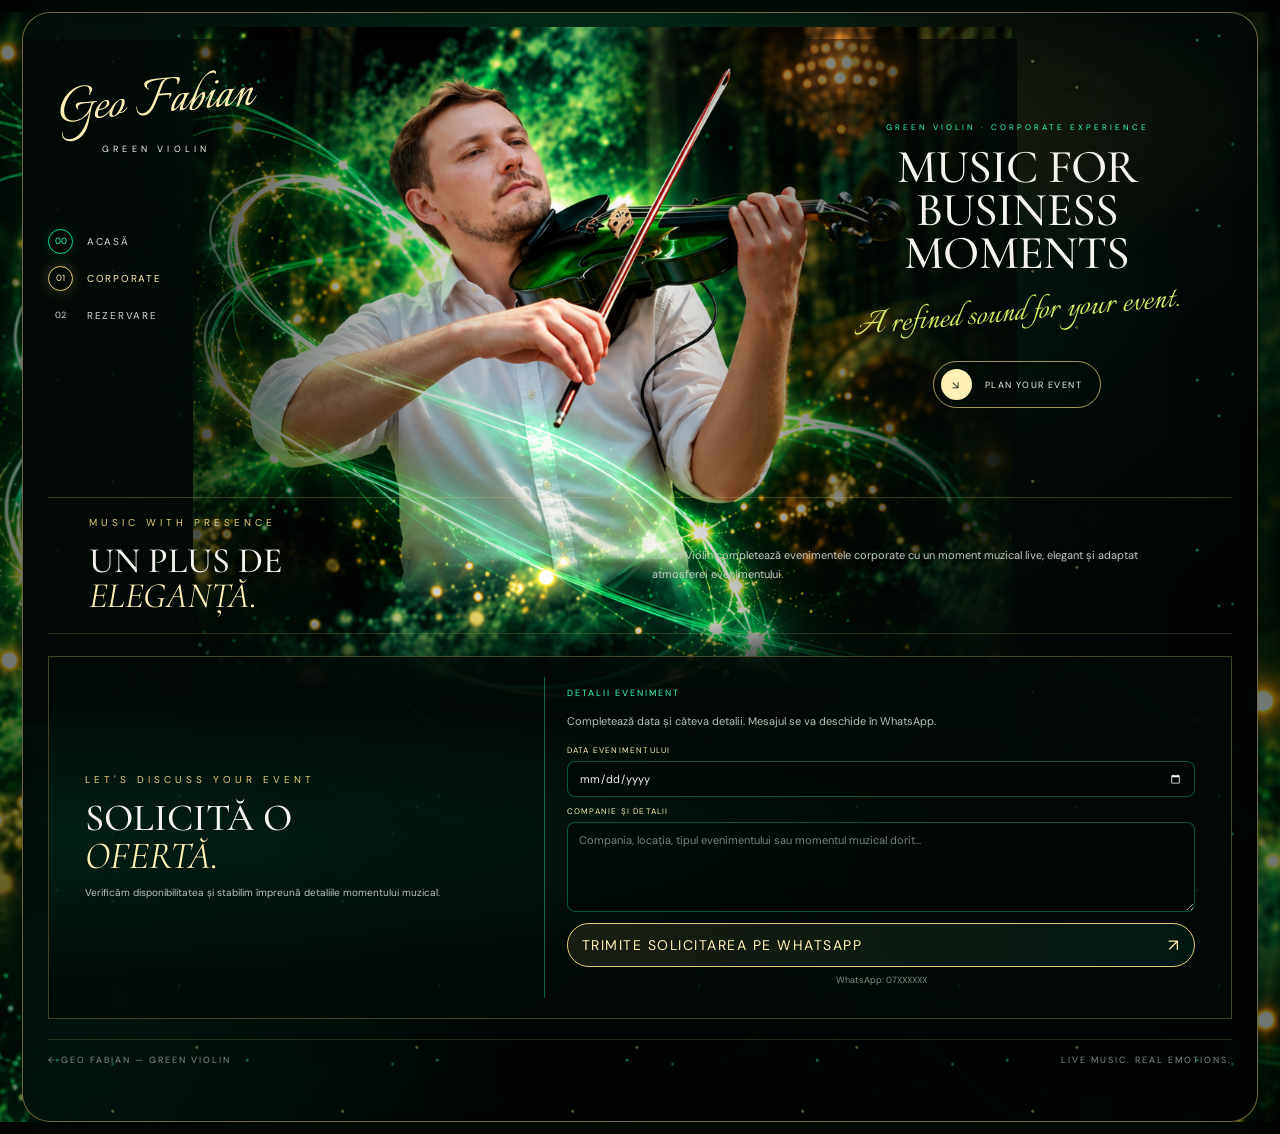
==== commit 3be8f29b: "Implementare responsive tablet prin scalare proporțională a designului desktop. Adăugare tablet.css " ====
--- a/corporate.html
+++ b/corporate.html
@@ -8,6 +8,7 @@
     <meta name="description" content="Muzică live cu Geo Fabian – Green Violin pentru evenimente corporate, lansări și gale.">
     <link rel="stylesheet" href="style.css">
     <link rel="stylesheet" href="corporate.css">
+    <link rel="stylesheet" href="tablet.css">
 </head>
 <body class="wedding-page">
     <main class="site-shell">
--- a/style.css
+++ b/style.css
@@ -282,27 +282,47 @@
 
     position: absolute;
 
-    z-index: 6;
+    z-index: 1000;
 
     top: 0;
 
-    left: 22px;
+    left: 10px;
+    right: 10px;
 
 }
 
 
 .brand-link {
-
     display: flex;
-
     flex-direction: column;
-
     width: max-content;
-
+}
+
+.brand-link::before {
+    content: "";
+    display: block;
+    width: 110px;
+    aspect-ratio: 2012 / 666;
+    flex: 0 0 auto;
+}
+
+.brand-logo {
+    display: block;
+    width: 110px;
+    height: auto;
+    position: absolute;
+    top: 0;
+    right: 0;
+    left: auto;
+    z-index: 1000;
+    filter:
+        drop-shadow(1px 1px 1px rgba(0, 0, 0, .95)) drop-shadow(-1px -1px 1px rgba(0, 0, 0, .85)) drop-shadow(0 2px 4px rgba(0, 0, 0, .7));
 }
 
 
 .brand-name {
+
+    margin-top: 10px;
 
     color: var(--gold-light);
 
@@ -1098,7 +1118,7 @@
 
     min-width: 0;
 
-    overflow: hidden;
+    overflow: visible;
 
 }
 
@@ -1359,6 +1379,45 @@
 }
 
 
+.media-thumb:nth-child(1) {
+    background-image: linear-gradient(rgba(0, 0, 0, .10), rgba(0, 0, 0, .12)), url("POZE CARDURI/vioara solo.jpg");
+}
+
+.media-thumb:nth-child(2) {
+    background-image: linear-gradient(rgba(0, 0, 0, .10), rgba(0, 0, 0, .12)), url("POZE CARDURI/vioara si darbuka.jpg");
+}
+
+.media-thumb:nth-child(3) {
+    background-image: linear-gradient(rgba(0, 0, 0, .10), rgba(0, 0, 0, .12)), url("POZE CARDURI/vioara si chitara.jpg");
+}
+
+.media-thumb:nth-child(4) {
+    background-image: linear-gradient(rgba(0, 0, 0, .10), rgba(0, 0, 0, .12)), url("POZE CARDURI/vioara si mandolina.jpg");
+}
+
+.media-thumb:nth-child(5) {
+    background-image: linear-gradient(rgba(0, 0, 0, .10), rgba(0, 0, 0, .12)), url("POZE CARDURI/vioara si violoncel.jpg");
+}
+
+.media-thumb:nth-child(6) {
+    background-image: linear-gradient(rgba(0, 0, 0, .10), rgba(0, 0, 0, .12)), url("POZE CARDURI/vioara si pian.jpg");
+}
+
+.media-thumb:nth-child(7) {
+    background-image: linear-gradient(rgba(0, 0, 0, .10), rgba(0, 0, 0, .12)), url("POZE CARDURI/vioara si dj.jpg");
+}
+
+.media-thumb:nth-child(8) {
+    background-image: linear-gradient(rgba(0, 0, 0, .10), rgba(0, 0, 0, .12)), url("POZE CARDURI/mandolina.jpg");
+}
+
+.media-thumb {
+    background-size: cover;
+    background-position: center;
+    background-repeat: no-repeat;
+}
+
+
 .featured-video:hover img,
 
 .media-thumb:hover img {
@@ -1398,15 +1457,17 @@
 
 
 .media-thumbnails {
-
     display: grid;
-
-    grid-template-rows: repeat(4, minmax(0, 1fr));
-
+    grid-template-rows: none;
+    grid-auto-rows: 65px;
     gap: 6px;
-
     min-height: 0;
-
+    height: 100%;
+    overflow-y: auto;
+    overflow-x: hidden;
+    padding-right: 3px;
+    scrollbar-width: thin;
+    scrollbar-color: rgba(0, 217, 149, .65) transparent;
 }
 
 .media-thumb-title {
@@ -1414,522 +1475,845 @@
     z-index: 2;
     inset: 0;
     display: flex;
+    align-items: flex-start;
+    justify-content: flex-start;
+    padding: 10px 9px;
+
+    background: linear-gradient(to bottom,
+            rgba(0, 0, 0, .78) 0%,
+            rgba(0, 0, 0, .38) 55%,
+            transparent 100%);
+
+    color: #f5df9b;
+    font-family: 'Cormorant Garamond', serif;
+    font-size: 11px;
+    font-weight: 700;
+    letter-spacing: .8px;
+    line-height: 1.2;
+    text-align: left;
+    text-transform: uppercase;
+
+    text-shadow: 0 2px 5px rgba(0, 0, 0, 1);
+    pointer-events: none;
+}
+
+.media-thumbnails {
+    -webkit-mask-image: linear-gradient(to bottom,
+            #000 0%,
+            #000 80%,
+            transparent 100%);
+    mask-image: linear-gradient(to bottom,
+            #000 0%,
+            #000 80%,
+            transparent 100%);
+}
+
+.gallery-pagination {
+
+    display: flex;
+
+    justify-content: space-between;
+
+    max-width: 205px;
+
+    margin-top: 12px;
+
+    color: var(--muted);
+
+    font-size: 10px;
+
+}
+
+
+.gallery-pagination .current {
+
+    color: var(--gold-light);
+
+}
+
+
+.reviews-section {
+
+    position: relative;
+
+    display: flex;
+
+    flex-direction: column;
+
+    min-width: 0;
+
+}
+
+
+.review-content {
+
+    position: relative;
+
+    padding-left: 25px;
+
+}
+
+
+.quote-mark {
+
+    position: absolute;
+
+    top: -9px;
+
+    left: 0;
+
+    color: var(--gold);
+
+    font-family: Georgia, serif;
+
+    font-size: 40px;
+
+}
+
+
+.review-content blockquote {
+
+    color: #d5d9d3;
+
+    font-size: 12px;
+
+    line-height: 1.7;
+
+}
+
+
+.review-author {
+
+    display: flex;
+
     align-items: center;
-    justify-content: center;
-    padding: 5px;
+
+    gap: 10px;
+
+    margin-top: 16px;
+
+}
+
+
+.review-author img {
+
+    width: 39px;
+
+    height: 39px;
+
+    border: 1px solid var(--gold);
+
+    border-radius: 50%;
+
+    opacity: 0;
+
+    background: radial-gradient(circle, rgba(0, 217, 149, .65), rgba(5, 25, 16, .9));
+
+}
+
+
+.review-author p {
+
+    font-size: 10px;
+
+}
+
+
+.review-author span {
+
+    display: block;
+
+    margin-top: 4px;
+
+    color: var(--muted);
+
+    font-size: 9px;
+
+}
+
+
+.review-pagination {
+
+    display: flex;
+
+    align-items: center;
+
+    justify-content: space-between;
+
+    gap: 9px;
+
+    margin-top: 17px;
+
+}
+
+
+.review-pagination button {
+
+    display: grid;
+
+    place-items: center;
+
+    width: 28px;
+
+    height: 28px;
+
+    border: 1px solid rgba(232, 203, 121, .55);
+
+    border-radius: 50%;
+
+    background: transparent;
+
+    cursor: pointer;
+
+}
+
+
+.review-dot {
+
+    width: 6px;
+
+    height: 6px;
+
+    border-radius: 50%;
+
+    background: #687268;
+
+}
+
+
+.review-dot.active {
+
+    background: var(--gold-light);
+
+}
+
+
+.book-button {
+
+    display: flex;
+
+    align-items: center;
+
+    justify-content: space-between;
+
+    gap: 15px;
+
+    margin-top: auto;
+
+    padding: 7px 8px 7px 24px;
+
+    border: 1px solid var(--gold);
+
+    border-radius: 35px;
+
+    background: linear-gradient(100deg, rgba(232, 203, 121, .12), rgba(0, 217, 149, .08));
+
+    box-shadow: 0 0 18px rgba(232, 203, 121, .12);
+
+    font-size: 10px;
+
+    letter-spacing: 2px;
+
+    text-transform: uppercase;
+
+    transition: box-shadow .3s ease;
+
+}
+
+
+.book-button:hover {
+
+    box-shadow: 0 0 25px rgba(232, 203, 121, .25);
+
+}
+
+
+.book-arrow {
+
+    display: grid;
+
+    place-items: center;
+
+    width: 31px;
+
+    height: 31px;
+
+    border-radius: 50%;
+
+    background: var(--gold-light);
+
+    color: #06130b;
+
+    font-size: 18px;
+
+}
+
+
+.site-footer {
+
+    display: flex;
+
+    justify-content: space-between;
+
+    gap: 20px;
+
+    margin-top: 20px;
+
+    padding-top: 14px;
+
+    border-top: 1px solid rgba(232, 203, 121, .16);
+
+    color: #829087;
+
+    font-size: 9px;
+
+    letter-spacing: 2px;
+
+    text-transform: uppercase;
+
+}
+
+
+@media (min-width: 1500px) {
+
+
+    .hero {
+
+        min-height: 470px;
+
+        grid-template-columns: 205px minmax(0, 1fr) 340px;
+
+    }
+
+
+    .hero-artist {
+
+        right: 245px;
+
+    }
+
+
+    .hero::after {
+
+        right: 245px;
+
+    }
+
+
+    .event-card {
+
+        height: 210px;
+
+    }
+
+
+    .lower-section {
+
+        min-height: 315px;
+
+    }
+
+
+    .media-gallery {
+
+        height: 225px;
+
+    }
+
+
+}
+
+
+@media (max-width: 1250px) {
+
+
+    .site-shell {
+
+        width: calc(100% - 24px);
+
+        padding: 20px 16px;
+
+    }
+
+
+    .hero {
+
+        grid-template-columns: 155px minmax(0, 1fr) 220px;
+
+        min-height: 400px;
+
+    }
+
+
+    .hero-artist {
+
+        left: 115px;
+
+        right: 195px;
+
+    }
+
+
+    .hero::after {
+
+        left: 135px;
+
+        right: 195px;
+
+    }
+
+
+    .hero-copy h1 {
+
+        font-size: 34px;
+
+    }
+
+
+    .event-card {
+
+        height: 170px;
+
+    }
+
+
+    .event-content {
+
+        left: 15px;
+
+        bottom: 14px;
+
+    }
+
+
+    .event-content h2 {
+
+        font-size: 18px;
+
+    }
+
+
+    .event-content p {
+
+        font-size: 10px;
+
+    }
+
+
+    .event-arrow {
+
+        right: 10px;
+
+        width: 29px;
+
+        height: 29px;
+
+    }
+
+
+    .lower-section {
+
+        gap: 18px;
+
+    }
+
+
+}
+
+
+@media (prefers-reduced-motion: reduce) {
+
+
+    \*,
+
+    *::before,
+
+    *::after {
+
+        scroll-behavior: auto !important;
+
+        transition-duration: .01ms !important;
+
+        animation-duration: .01ms !important;
+
+        animation-iteration-count: 1 !important;
+
+    }
+
+
+}
+
+
+/* ==========================================================
+
+   EVENT CARDS — deliberately irregular silhouettes
+
+   Fixed geometry: no movement on hover.
+
+   ========================================================== */
+
+
+.event-card {
+
+    --card-glow: #e8cb79;
+
+    position: relative;
+
+    isolation: isolate;
+
+    display: block;
+
+    min-width: 0;
+
+
+    overflow: hidden;
+
+    background:
+
+        radial-gradient(ellipse at 35% 12%, rgba(0, 230, 145, .22), transparent 48%),
+
+        radial-gradient(ellipse at 78% 25%, rgba(232, 203, 121, .12), transparent 42%),
+
+        linear-gradient(155deg, #10281b 0%, #06130c 48%, #010604 100%);
+
+
+    transition: filter .28s ease, brightness .28s ease;
+
+    cursor: pointer
+}
+
+
+/* A distinct outline and silhouette for every card */
+
+.wedding-card {
+
+    --card-glow: #e8cb79
+}
+
+
+.corporate-card {
+
+    --card-glow: #00e6a0
+}
+
+
+.private-card {
+
+    --card-glow: #b9e95e
+}
+
+
+.lounge-card {
+
+    --card-glow: #e8cb79
+}
+
+
+/* Glow edge follows the custom clipped silhouette */
+
+.event-card::after {
+
+    content: "";
+
+    position: absolute;
+
+    z-index: 4;
+
+    inset: 0;
+
+    pointer-events: none;
+
+    background: linear-gradient(135deg, var(--card-glow), rgba(255, 255, 255, .08) 48%, var(--card-glow));
+
+    opacity: .9;
+
+    mix-blend-mode: screen
+}
+
+
+.event-card::before {
+
+    content: "";
+
+    position: absolute;
+
+    z-index: 1;
+
+    inset: 0;
+
+    pointer-events: none;
+
+    background:
+
+        radial-gradient(ellipse at 25% 12%, rgba(0, 255, 170, .12), transparent 42%),
+
+        linear-gradient(180deg, rgba(0, 0, 0, .02) 0%, rgba(0, 0, 0, .12) 36%, rgba(0, 0, 0, .94) 100%)
+}
+
+
+.event-overlay {
+
+    position: absolute;
+
+    z-index: 1;
+
+    inset: 0;
+
+    pointer-events: none;
+
+    background: linear-gradient(110deg, rgba(0, 30, 18, .12), transparent 65%);
+
+}
+
+
+.event-content {
+
+    position: absolute;
+
+    z-index: 2;
+
+    left: 23px;
+
+    bottom: 19px;
+
+    transform: none;
+
+    transform-origin: left bottom;
+
+}
+
+
+.event-icon {
+
+    display: block;
+
+    margin-bottom: 8px;
+
     color: var(--gold-light);
+
+    font-size: 24px;
+
+    line-height: 1;
+
+}
+
+
+.event-content h2 {
+
     font-family: 'Cormorant Garamond', serif;
-    font-size: 13px;
-    font-weight: 600;
-    letter-spacing: 1px;
-    text-align: center;
+
+    font-size: 22px;
+
+    font-weight: 500;
+
+    line-height: .94;
+
     text-transform: uppercase;
-    text-shadow: 0 1px 8px rgba(0, 0, 0, .9);
-}
-
-
-.gallery-pagination {
-
-    display: flex;
-
-    justify-content: space-between;
-
-    max-width: 205px;
-
-    margin-top: 12px;
-
-    color: var(--muted);
-
-    font-size: 10px;
-
-}
-
-
-.gallery-pagination .current {
+
+}
+
+
+.event-content p {
+
+    margin-top: 7px;
+
+    color: #e1e2dc;
+
+    font-size: 11px;
+
+    line-height: 1.35;
+
+}
+
+
+.event-arrow {
+
+    position: absolute;
+
+    z-index: 3;
+
+    right: 17px;
+
+    bottom: 17px;
+
+    display: grid;
+
+    place-items: center;
+
+    width: 36px;
+
+    height: 36px;
+
+    border: 1px solid var(--card-glow);
+
+    border-radius: 50%;
+
+    background: rgba(0, 0, 0, .42);
 
     color: var(--gold-light);
 
-}
-
-
-.reviews-section {
+    font-size: 19px;
+
+    transform: none;
+
+    transition: background .28s ease, color .28s ease, box-shadow .28s ease;
+
+}
+
+
+/* Hover changes only light and border treatment; shape stays fixed */
+
+.event-card:hover {
+
+    transform: none
+}
+
+
+.event-card:hover>img {
+
+    transform: none
+}
+
+
+.event-card:hover .event-arrow,
+
+.event-card:focus-visible .event-arrow {
+
+    background: var(--gold-light);
+
+    color: #06130b
+}
+
+
+.event-card:focus-visible {
+
+    outline: 2px solid var(--gold-light);
+
+    outline-offset: 3px
+}
+
+
+@media (min-width: 1500px) {
+
+    .event-card {
+
+        height: 245px;
+
+    }
+
+}
+
+
+@media (max-width: 1250px) {
+
+    .event-card {
+
+        height: 185px;
+
+    }
+
+
+    .event-content {
+
+        left: 17px;
+
+        bottom: 14px;
+
+    }
+
+
+    .event-content h2 {
+
+        font-size: 18px;
+
+    }
+
+
+    .event-content p {
+
+        font-size: 10px;
+
+    }
+
+
+    .event-arrow {
+
+        right: 11px;
+
+        bottom: 12px;
+
+        width: 30px;
+
+        height: 30px;
+
+    }
+
+}
+
+
+/* ==========================================================
+
+   FINAL EVENT CARD GEOMETRY — match the supplied reference
+
+   Card 1 = 3; card 2 = 4 mirrored. No movement on hover.
+
+   ========================================================== */
+
+
+.event-card {
+
+    --card-glow: #e8cb79;
 
     position: relative;
 
-    display: flex;
-
-    flex-direction: column;
+    isolation: isolate;
+
+    display: block;
 
     min-width: 0;
 
-}
-
-
-.review-content {
-
-    position: relative;
-
-    padding-left: 25px;
-
-}
-
-
-.quote-mark {
-
-    position: absolute;
-
-    top: -9px;
-
-    left: 0;
-
-    color: var(--gold);
-
-    font-family: Georgia, serif;
-
-    font-size: 40px;
-
-}
-
-
-.review-content blockquote {
-
-    color: #d5d9d3;
-
-    font-size: 12px;
-
-    line-height: 1.7;
-
-}
-
-
-.review-author {
-
-    display: flex;
-
-    align-items: center;
-
-    gap: 10px;
-
-    margin-top: 16px;
-
-}
-
-
-.review-author img {
-
-    width: 39px;
-
-    height: 39px;
-
-    border: 1px solid var(--gold);
-
-    border-radius: 50%;
-
-    opacity: 0;
-
-    background: radial-gradient(circle, rgba(0, 217, 149, .65), rgba(5, 25, 16, .9));
-
-}
-
-
-.review-author p {
-
-    font-size: 10px;
-
-}
-
-
-.review-author span {
-
-    display: block;
-
-    margin-top: 4px;
-
-    color: var(--muted);
-
-    font-size: 9px;
-
-}
-
-
-.review-pagination {
-
-    display: flex;
-
-    align-items: center;
-
-    justify-content: space-between;
-
-    gap: 9px;
-
-    margin-top: 17px;
-
-}
-
-
-.review-pagination button {
-
-    display: grid;
-
-    place-items: center;
-
-    width: 28px;
-
-    height: 28px;
-
-    border: 1px solid rgba(232, 203, 121, .55);
-
-    border-radius: 50%;
-
-    background: transparent;
-
-    cursor: pointer;
-
-}
-
-
-.review-dot {
-
-    width: 6px;
-
-    height: 6px;
-
-    border-radius: 50%;
-
-    background: #687268;
-
-}
-
-
-.review-dot.active {
-
-    background: var(--gold-light);
-
-}
-
-
-.book-button {
-
-    display: flex;
-
-    align-items: center;
-
-    justify-content: space-between;
-
-    gap: 15px;
-
-    margin-top: auto;
-
-    padding: 7px 8px 7px 24px;
-
-    border: 1px solid var(--gold);
-
-    border-radius: 35px;
-
-    background: linear-gradient(100deg, rgba(232, 203, 121, .12), rgba(0, 217, 149, .08));
-
-    box-shadow: 0 0 18px rgba(232, 203, 121, .12);
-
-    font-size: 10px;
-
-    letter-spacing: 2px;
-
-    text-transform: uppercase;
-
-    transition: box-shadow .3s ease;
-
-}
-
-
-.book-button:hover {
-
-    box-shadow: 0 0 25px rgba(232, 203, 121, .25);
-
-}
-
-
-.book-arrow {
-
-    display: grid;
-
-    place-items: center;
-
-    width: 31px;
-
-    height: 31px;
-
-    border-radius: 50%;
-
-    background: var(--gold-light);
-
-    color: #06130b;
-
-    font-size: 18px;
-
-}
-
-
-.site-footer {
-
-    display: flex;
-
-    justify-content: space-between;
-
-    gap: 20px;
-
-    margin-top: 20px;
-
-    padding-top: 14px;
-
-    border-top: 1px solid rgba(232, 203, 121, .16);
-
-    color: #829087;
-
-    font-size: 9px;
-
-    letter-spacing: 2px;
-
-    text-transform: uppercase;
-
-}
-
-
-@media (min-width: 1500px) {
-
-
-    .hero {
-
-        min-height: 470px;
-
-        grid-template-columns: 205px minmax(0, 1fr) 340px;
-
-    }
-
-
-    .hero-artist {
-
-        right: 245px;
-
-    }
-
-
-    .hero::after {
-
-        right: 245px;
-
-    }
-
-
-    .event-card {
-
-        height: 210px;
-
-    }
-
-
-    .lower-section {
-
-        min-height: 315px;
-
-    }
-
-
-    .media-gallery {
-
-        height: 225px;
-
-    }
-
-
-}
-
-
-@media (max-width: 1250px) {
-
-
-    .site-shell {
-
-        width: calc(100% - 24px);
-
-        padding: 20px 16px;
-
-    }
-
-
-    .hero {
-
-        grid-template-columns: 155px minmax(0, 1fr) 220px;
-
-        min-height: 400px;
-
-    }
-
-
-    .hero-artist {
-
-        left: 115px;
-
-        right: 195px;
-
-    }
-
-
-    .hero::after {
-
-        left: 135px;
-
-        right: 195px;
-
-    }
-
-
-    .hero-copy h1 {
-
-        font-size: 34px;
-
-    }
-
-
-    .event-card {
-
-        height: 170px;
-
-    }
-
-
-    .event-content {
-
-        left: 15px;
-
-        bottom: 14px;
-
-    }
-
-
-    .event-content h2 {
-
-        font-size: 18px;
-
-    }
-
-
-    .event-content p {
-
-        font-size: 10px;
-
-    }
-
-
-    .event-arrow {
-
-        right: 10px;
-
-        width: 29px;
-
-        height: 29px;
-
-    }
-
-
-    .lower-section {
-
-        gap: 18px;
-
-    }
-
-
-}
-
-
-@media (prefers-reduced-motion: reduce) {
-
-
-    \*,
-
-    *::before,
-
-    *::after {
-
-        scroll-behavior: auto !important;
-
-        transition-duration: .01ms !important;
-
-        animation-duration: .01ms !important;
-
-        animation-iteration-count: 1 !important;
-
-    }
-
-
-}
-
-
-/* ==========================================================
-
-   EVENT CARDS — deliberately irregular silhouettes
-
-   Fixed geometry: no movement on hover.
-
-   ========================================================== */
-
-
-.event-card {
-
-    --card-glow: #e8cb79;
-
-    position: relative;
-
-    isolation: isolate;
-
-    display: block;
-
-    min-width: 0;
-
 
     overflow: hidden;
 
     background:
 
-        radial-gradient(ellipse at 35% 12%, rgba(0, 230, 145, .22), transparent 48%),
-
-        radial-gradient(ellipse at 78% 25%, rgba(232, 203, 121, .12), transparent 42%),
+        radial-gradient(ellipse at 30% 17%, rgba(0, 230, 145, .20), transparent 48%),
+
+        radial-gradient(ellipse at 78% 24%, rgba(232, 203, 121, .10), transparent 43%),
 
         linear-gradient(155deg, #10281b 0%, #06130c 48%, #010604 100%);
 
 
-    transition: filter .28s ease, brightness .28s ease;
+    transition: border-color .25s ease, box-shadow .25s ease, filter .25s ease;
 
     cursor: pointer
 }
 
 
-/* A distinct outline and silhouette for every card */
-
-.wedding-card {
-
-    --card-glow: #e8cb79
-}
-
-
-.corporate-card {
-
-    --card-glow: #00e6a0
-}
-
-
-.private-card {
-
-    --card-glow: #b9e95e
-}
-
-
-.lounge-card {
-
-    --card-glow: #e8cb79
-}
-
-
-/* Glow edge follows the custom clipped silhouette */
+/* Matching silhouettes: cards 1 and 3 share a shape; 2 and 4 mirror it. */
+
+
+
+
+.event-card::before {
+
+    content: "";
+
+    position: absolute;
+
+    z-index: -1;
+
+    inset: 0;
+
+    pointer-events: none;
+
+    background:
+
+        radial-gradient(ellipse at 25% 12%, rgba(0, 255, 170, .12), transparent 42%),
+
+        linear-gradient(180deg, rgba(0, 0, 0, .01) 0%, rgba(0, 0, 0, .10) 35%, rgba(0, 0, 0, .90) 100%)
+}
+
 
 .event-card::after {
 
@@ -1943,17 +2327,11 @@
 
     pointer-events: none;
 
-    background: linear-gradient(135deg, var(--card-glow), rgba(255, 255, 255, .08) 48%, var(--card-glow));
-
-    opacity: .9;
-
-    mix-blend-mode: screen
-}
-
-
-.event-card::before {
-
-    content: "";
+    opacity: .88
+}
+
+
+.event-overlay {
 
     position: absolute;
 
@@ -1963,340 +2341,30 @@
 
     pointer-events: none;
 
-    background:
-
-        radial-gradient(ellipse at 25% 12%, rgba(0, 255, 170, .12), transparent 42%),
-
-        linear-gradient(180deg, rgba(0, 0, 0, .02) 0%, rgba(0, 0, 0, .12) 36%, rgba(0, 0, 0, .94) 100%)
-}
-
-
-.event-overlay {
-
-    position: absolute;
-
-    z-index: 1;
-
-    inset: 0;
-
-    pointer-events: none;
-
     background: linear-gradient(110deg, rgba(0, 30, 18, .12), transparent 65%);
 
 }
 
 
+/* Counter-transform the card text so it remains visually upright. */
+
 .event-content {
 
     position: absolute;
 
     z-index: 2;
 
-    left: 23px;
+    left: 22px;
 
     bottom: 19px;
 
-    transform: none;
-
     transform-origin: left bottom;
 
 }
 
 
-.event-icon {
-
-    display: block;
-
-    margin-bottom: 8px;
-
-    color: var(--gold-light);
-
-    font-size: 24px;
-
-    line-height: 1;
-
-}
-
-
-.event-content h2 {
-
-    font-family: 'Cormorant Garamond', serif;
-
-    font-size: 22px;
-
-    font-weight: 500;
-
-    line-height: .94;
-
-    text-transform: uppercase;
-
-}
-
-
-.event-content p {
-
-    margin-top: 7px;
-
-    color: #e1e2dc;
-
-    font-size: 11px;
-
-    line-height: 1.35;
-
-}
-
-
-.event-arrow {
-
-    position: absolute;
-
-    z-index: 3;
-
-    right: 17px;
-
-    bottom: 17px;
-
-    display: grid;
-
-    place-items: center;
-
-    width: 36px;
-
-    height: 36px;
-
-    border: 1px solid var(--card-glow);
-
-    border-radius: 50%;
-
-    background: rgba(0, 0, 0, .42);
-
-    color: var(--gold-light);
-
-    font-size: 19px;
-
-    transform: none;
-
-    transition: background .28s ease, color .28s ease, box-shadow .28s ease;
-
-}
-
-
-/* Hover changes only light and border treatment; shape stays fixed */
-
-.event-card:hover {
-
-    transform: none
-}
-
-
-.event-card:hover>img {
-
-    transform: none
-}
-
-
-.event-card:hover .event-arrow,
-
-.event-card:focus-visible .event-arrow {
-
-    background: var(--gold-light);
-
-    color: #06130b
-}
-
-
-.event-card:focus-visible {
-
-    outline: 2px solid var(--gold-light);
-
-    outline-offset: 3px
-}
-
-
-@media (min-width: 1500px) {
-
-    .event-card {
-
-        height: 245px;
-
-    }
-
-}
-
-
-@media (max-width: 1250px) {
-
-    .event-card {
-
-        height: 185px;
-
-    }
-
-
-    .event-content {
-
-        left: 17px;
-
-        bottom: 14px;
-
-    }
-
-
-    .event-content h2 {
-
-        font-size: 18px;
-
-    }
-
-
-    .event-content p {
-
-        font-size: 10px;
-
-    }
-
-
-    .event-arrow {
-
-        right: 11px;
-
-        bottom: 12px;
-
-        width: 30px;
-
-        height: 30px;
-
-    }
-
-}
-
-
-/* ==========================================================
-
-   FINAL EVENT CARD GEOMETRY — match the supplied reference
-
-   Card 1 = 3; card 2 = 4 mirrored. No movement on hover.
-
-   ========================================================== */
-
-
-.event-card {
-
-    --card-glow: #e8cb79;
-
-    position: relative;
-
-    isolation: isolate;
-
-    display: block;
-
-    min-width: 0;
-
-
-    overflow: hidden;
-
-    background:
-
-        radial-gradient(ellipse at 30% 17%, rgba(0, 230, 145, .20), transparent 48%),
-
-        radial-gradient(ellipse at 78% 24%, rgba(232, 203, 121, .10), transparent 43%),
-
-        linear-gradient(155deg, #10281b 0%, #06130c 48%, #010604 100%);
-
-
-    transition: border-color .25s ease, box-shadow .25s ease, filter .25s ease;
-
-    cursor: pointer
-}
-
-
-/* Matching silhouettes: cards 1 and 3 share a shape; 2 and 4 mirror it. */
-
-
-
-
-.event-card::before {
-
-    content: "";
-
-    position: absolute;
-
-    z-index: -1;
-
-    inset: 0;
-
-    pointer-events: none;
-
-    background:
-
-        radial-gradient(ellipse at 25% 12%, rgba(0, 255, 170, .12), transparent 42%),
-
-        linear-gradient(180deg, rgba(0, 0, 0, .01) 0%, rgba(0, 0, 0, .10) 35%, rgba(0, 0, 0, .90) 100%)
-}
-
-
-.event-card::after {
-
-    content: "";
-
-    position: absolute;
-
-    z-index: 4;
-
-    inset: 0;
-
-    pointer-events: none;
-
-    opacity: .88
-}
-
-
-.event-overlay {
-
-    position: absolute;
-
-    z-index: 1;
-
-    inset: 0;
-
-    pointer-events: none;
-
-    background: linear-gradient(110deg, rgba(0, 30, 18, .12), transparent 65%);
-
-}
-
-
-/* Counter-transform the card text so it remains visually upright. */
-
-.event-content {
-
-    position: absolute;
-
-    z-index: 2;
-
-    left: 22px;
-
-    bottom: 19px;
-
-    transform-origin: left bottom;
-
-}
-
-
-.wedding-card .event-content,
-
-.private-card .event-content {
-
-    transform: rotate(2deg) skewX(7deg)
-}
-
-
-.corporate-card .event-content,
-
-.lounge-card .event-content {
-
-    transform: rotate(-2deg) skewX(7deg)
-}
+
+
 
 
 .event-icon {
@@ -2609,19 +2677,13 @@
 
     bottom: 24px;
 
-    transform: skewX(7deg);
+
 
     transform-origin: left bottom;
 
 }
 
 
-.corporate-card .event-content,
-
-.lounge-card .event-content {
-
-    transform: skewX(-7deg)
-}
 
 
 .event-icon {
@@ -2945,9 +3007,9 @@
 .events-section .corporate-card {
     --content-x: 0px;
     --content-y: 0px;
-    --icon-x: 10px;
+    --icon-x: 20px;
     --icon-y: -10px;
-    --title-x: 10px;
+    --title-x: 20px;
     --title-y: -15px;
     --description-x: 35px;
     --description-y: -5px;
@@ -2973,9 +3035,9 @@
 .events-section .lounge-card {
     --content-x: -10px;
     --content-y: 10px;
-    --icon-x: 0px;
+    --icon-x: 15px;
     --icon-y: 0px;
-    --title-x: 0px;
+    --title-x: 10px;
     --title-y: 0px;
     --description-x: 150px;
     --description-y: 0px;
@@ -3115,6 +3177,9 @@
     display: none;
     grid-column: 1 / -1;
     opacity: 0;
+    width: calc(100% + 220px);
+    position: relative;
+    z-index: 5;
 }
 
 .story-panel.is-open {
@@ -3171,7 +3236,7 @@
 }
 
 .story-panel-inner h3 {
-    margin-bottom: 12px;
+    margin-bottom: 16px;
     color: var(--white);
     font-family: 'Cormorant Garamond', serif;
     font-size: 30px;
@@ -3184,6 +3249,10 @@
     color: #c4cbc4;
     font-size: 12px;
     line-height: 1.8;
+}
+
+.story-text p+p {
+    margin-top: 10px;
 }
 
 
@@ -3623,4 +3692,217 @@
     background: linear-gradient(180deg,
             #e8cb79,
             #00d995);
+}
+
+
+/* SHOWREEL VIDEO MODAL */
+
+.showreel-modal {
+    position: fixed;
+    inset: 0;
+    z-index: 99999;
+    display: flex;
+    align-items: center;
+    justify-content: center;
+    padding: 25px;
+    background: rgba(0, 0, 0, .88);
+    backdrop-filter: blur(10px);
+    opacity: 0;
+    visibility: hidden;
+    transition: opacity .35s ease, visibility .35s ease;
+}
+
+.showreel-modal.active {
+    opacity: 1;
+    visibility: visible;
+}
+
+.showreel-overlay {
+    position: absolute;
+    inset: 0;
+}
+
+.showreel-modal-content {
+    position: relative;
+    z-index: 2;
+    width: min(900px, 100%);
+    background: #06110b;
+    border: 1px solid rgba(190, 160, 85, .55);
+    border-radius: 12px;
+    padding: 12px;
+    box-shadow: 0 0 45px rgba(0, 255, 100, .12);
+    transform: scale(.96);
+    transition: transform .35s ease;
+}
+
+.showreel-modal.active .showreel-modal-content {
+    transform: scale(1);
+}
+
+.showreel-close {
+    position: absolute;
+    top: -18px;
+    right: -18px;
+    width: 38px;
+    height: 38px;
+    border: 1px solid var(--gold-light);
+    border-radius: 50%;
+    background: #07110b;
+    color: white;
+    font-size: 25px;
+    cursor: pointer;
+    z-index: 5;
+}
+
+.showreel-video-container {
+    position: relative;
+    width: 100%;
+    aspect-ratio: 16 / 9;
+    overflow: hidden;
+    background: #000;
+    border-radius: 6px;
+}
+
+.showreel-placeholder {
+    width: 100%;
+    height: 100%;
+    display: flex;
+    flex-direction: column;
+    align-items: center;
+    justify-content: center;
+    gap: 12px;
+    color: var(--gold-light);
+    letter-spacing: 3px;
+    font-size: 13px;
+}
+
+.showreel-placeholder .play-icon {
+    font-size: 35px;
+    color: var(--lime);
+}
+
+.showreel-placeholder p {
+    margin: 0;
+}
+
+.showreel-placeholder small {
+    color: rgba(255, 255, 255, .5);
+    font-size: 9px;
+    letter-spacing: 3px;
+}
+
+
+
+
+/* SHOWREEL VIDEO MODAL */
+.showreel-modal {
+    position: fixed;
+    inset: 0;
+    z-index: 99999;
+    display: none;
+    align-items: center;
+    justify-content: center;
+    padding: 25px;
+}
+
+.showreel-modal.active {
+    display: flex;
+}
+
+.showreel-overlay {
+    position: absolute;
+    inset: 0;
+    background: rgba(0, 0, 0, .88);
+    backdrop-filter: blur(8px);
+}
+
+.showreel-window {
+    position: relative;
+    z-index: 1;
+    width: min(900px, 100%);
+    background: #06110b;
+    border: 1px solid rgba(0, 255, 120, .35);
+    border-radius: 14px;
+    padding: 12px;
+    box-shadow: 0 0 45px rgba(0, 255, 100, .12);
+}
+
+.showreel-close {
+    position: absolute;
+    top: -18px;
+    right: -18px;
+    width: 38px;
+    height: 38px;
+    border: 1px solid rgba(232, 203, 121, .7);
+    border-radius: 50%;
+    background: #07130b;
+    color: #e8cb79;
+    font-size: 25px;
+    cursor: pointer;
+    z-index: 2;
+}
+
+.showreel-video {
+    position: relative;
+    width: 100%;
+    aspect-ratio: 16 / 9;
+    background: #000;
+    border-radius: 8px;
+    overflow: hidden;
+}
+
+.showreel-video iframe {
+    display: block;
+    width: 100%;
+    height: 100%;
+    border: 0;
+}
+
+.showreel-placeholder {
+    width: 100%;
+    height: 100%;
+    display: flex;
+    flex-direction: column;
+    align-items: center;
+    justify-content: center;
+    color: #e8cb79;
+    text-align: center;
+    letter-spacing: 2px;
+    position: absolute;
+    inset: 0;
+    z-index: 2;
+}
+
+.showreel-placeholder span {
+    color: #00d987;
+    font-size: 11px;
+    letter-spacing: 4px;
+}
+
+.showreel-placeholder p {
+    font-family: 'Italianno', cursive;
+    font-size: 36px;
+    margin-top: 12px;
+}
+
+@media (max-width: 600px) {
+    .showreel-modal {
+        padding: 18px;
+    }
+
+    .showreel-close {
+        top: -15px;
+        right: -10px;
+    }
+}
+
+
+
+
+
+
+
+/* Elimină highlight-ul albastru la atingere pe mobil */
+* {
+    -webkit-tap-highlight-color: transparent;
 }
--- a/corporate.css
+++ b/corporate.css
@@ -1,152 +1,669 @@
 /* WEDDINGS PAGE — additions only; shared visual system remains in style.css */
-.wedding-page { min-width: 320px; }
-.wedding-page .site-shell { width: min(calc(100% - 44px), var(--shell-width)); }
-.wedding-hero { min-height: 440px; margin-bottom: 30px; }
-.wedding-hero .hero-copy { grid-column: 3; }
-.wedding-hero .hero-copy h1 { font-size: clamp(38px, 3.7vw, 56px); }
-.wedding-page .home-link .nav-number { border-color: var(--emerald); color: var(--emerald-bright); box-shadow: 0 0 12px rgba(0,217,149,.18); }
-.wedding-section { position: relative; z-index: 2; margin: 0 0 54px; }
-.wedding-intro { display: grid; grid-template-columns: 1.1fr .9fr; align-items: end; gap: 42px; padding: 30px 3.5% 35px; border-top: 1px solid rgba(232,203,121,.25); border-bottom: 1px solid rgba(232,203,121,.18); }
-.wedding-intro-heading h2, .wedding-section-heading h2, .wedding-booking h2 { color: var(--white); font: 500 clamp(30px, 3.3vw, 47px)/.98 'Cormorant Garamond', serif; text-transform: uppercase; }
-.wedding-intro-heading h2 em, .wedding-section-heading h2 em, .wedding-booking h2 em { color: var(--gold-light); font-weight: 400; }
-.wedding-intro-copy { max-width: 520px; color: #c4cbc4; font-size: 12px; line-height: 1.9; }
-.wedding-moments { display: grid; grid-template-columns: repeat(3,1fr); gap: 14px; }
-.wedding-moment-card { position: relative; min-height: 205px; padding: 25px 25px 24px; overflow: hidden; border: 1px solid rgba(0,217,149,.35); background: linear-gradient(145deg,rgba(7,35,22,.88),rgba(1,7,4,.94)); clip-path: polygon(0 0,96% 0,100% 8%,96% 100%,4% 100%,0 92%); }
-.wedding-moment-card::after { content:""; position:absolute; width:180px; height:180px; right:-90px; top:-100px; border:1px solid rgba(232,203,121,.25); border-radius:50%; box-shadow:0 0 35px rgba(0,217,149,.08); pointer-events:none; }
-.moment-index,.package-kicker,.package-number { color:var(--emerald-bright); font-size:8px; letter-spacing:2.3px; }
-.wedding-moment-card h3 { margin-top:27px; color:var(--gold-light); font:500 29px/.95 'Cormorant Garamond',serif; text-transform:uppercase; }
-.wedding-moment-card p { max-width:290px; margin-top:12px; color:#b8c4ba; font-size:10px; line-height:1.7; }
-.wedding-section-heading { max-width:650px; margin-bottom:24px; }
-.wedding-section-heading>p:last-child { max-width:520px; margin-top:15px; color:#b8c4ba; font-size:11px; line-height:1.8; }
-.package-grid { display:grid; grid-template-columns:repeat(3,minmax(0,1fr)); gap:14px; }
-.package-card { position:relative; display:flex; flex-direction:column; min-height:270px; padding:25px 24px 22px; border:1px solid rgba(232,203,121,.3); background:linear-gradient(155deg,rgba(12,36,24,.92),rgba(2,8,5,.97) 78%); transition:border-color .35s ease,box-shadow .35s ease; }
-.package-card:hover { border-color:rgba(0,217,149,.75); box-shadow:0 0 24px rgba(0,217,149,.09); }
-.package-featured { border-color:rgba(0,217,149,.65); background:radial-gradient(ellipse at 50% 0,rgba(0,217,149,.13),transparent 55%),linear-gradient(155deg,rgba(9,39,25,.96),rgba(2,8,5,.98) 78%); }
-.package-number { position:absolute; top:22px; right:22px; color:rgba(232,203,121,.65); }
-.package-card h3 { margin-top:25px; color:var(--white); font:500 31px/.92 'Cormorant Garamond',serif; text-transform:uppercase; }
-.package-description { max-width:280px; margin-top:16px; color:#b8c4ba; font-size:10px; line-height:1.75; }
-.package-link { display:flex; justify-content:space-between; align-items:center; max-width:180px; margin-top:auto; padding-top:25px; color:var(--gold-light); font-size:9px; letter-spacing:1.3px; text-transform:uppercase; }
-.package-link span { font-size:17px; }
-.wedding-gallery { padding-top:8px; }
-.gallery-heading { margin-bottom:20px; }
-.wedding-gallery-grid { display:grid; grid-template-columns:1.35fr .65fr; gap:12px; height:280px; }
-.wedding-gallery-main,.wedding-gallery-side img { min-width:0; overflow:hidden; border:1px solid rgba(232,203,121,.35); background:#06150e; }
-.wedding-gallery-main img,.wedding-gallery-side img { width:100%; height:100%; object-fit:cover; opacity:.88; transition:transform .6s ease,opacity .4s ease; }
-.wedding-gallery-main:hover img,.wedding-gallery-side img:hover { transform:scale(1.035); opacity:1; }
-.wedding-gallery-side { display:grid; grid-template-rows:1fr 1fr; gap:12px; min-height:0; }
-.wedding-booking { display:grid; grid-template-columns:1fr .85fr; gap:45px; align-items:center; padding:34px 4%; border:1px solid rgba(232,203,121,.28); background:radial-gradient(ellipse at 0 50%,rgba(0,217,149,.10),transparent 55%),rgba(2,10,6,.78); }
-.booking-copy { max-width:450px; margin-top:17px; color:#bac5bc; font-size:11px; line-height:1.8; }
-.booking-panel { padding:24px; border-left:1px solid rgba(0,217,149,.45); }
-.booking-panel-title { color:var(--emerald-bright); font-size:9px; letter-spacing:2px; }
-.booking-panel>p:nth-child(2) { margin-top:13px; color:#bac5bc; font-size:11px; line-height:1.8; }
-.booking-cta { display:flex; justify-content:space-between; align-items:center; max-width:260px; margin-top:22px; padding:12px 16px; border:1px solid var(--gold); border-radius:30px; color:var(--gold-light); font-size:9px; letter-spacing:1.5px; text-transform:uppercase; }
-.booking-cta span { font-size:17px; }
-.booking-note { display:block; margin-top:12px; color:#7f9185; font-size:9px; line-height:1.5; }
-.wedding-footer a:hover { color:var(--gold-light); }
+.wedding-page {
+  min-width: 320px;
+}
+
+.wedding-page .site-shell {
+  width: min(calc(100% - 44px), var(--shell-width));
+}
+
+.wedding-hero {
+  min-height: 440px;
+  margin-bottom: 30px;
+}
+
+.wedding-hero .hero-copy {
+  grid-column: 3;
+}
+
+.wedding-hero .hero-copy h1 {
+  font-size: clamp(38px, 3.7vw, 56px);
+}
+
+.wedding-page .home-link .nav-number {
+  border-color: var(--emerald);
+  color: var(--emerald-bright);
+  box-shadow: 0 0 12px rgba(0, 217, 149, .18);
+}
+
+.wedding-section {
+  position: relative;
+  z-index: 2;
+  margin: 0 0 54px;
+}
+
+.wedding-intro {
+  display: grid;
+  grid-template-columns: 1.1fr .9fr;
+  align-items: end;
+  gap: 42px;
+  padding: 30px 3.5% 35px;
+  border-top: 1px solid rgba(232, 203, 121, .25);
+  border-bottom: 1px solid rgba(232, 203, 121, .18);
+}
+
+.wedding-intro-heading h2,
+.wedding-section-heading h2,
+.wedding-booking h2 {
+  color: var(--white);
+  font: 500 clamp(30px, 3.3vw, 47px)/.98 'Cormorant Garamond', serif;
+  text-transform: uppercase;
+}
+
+.wedding-intro-heading h2 em,
+.wedding-section-heading h2 em,
+.wedding-booking h2 em {
+  color: var(--gold-light);
+  font-weight: 400;
+}
+
+.wedding-intro-copy {
+  max-width: 520px;
+  color: #c4cbc4;
+  font-size: 12px;
+  line-height: 1.9;
+}
+
+.wedding-moments {
+  display: grid;
+  grid-template-columns: repeat(3, 1fr);
+  gap: 14px;
+}
+
+.wedding-moment-card {
+  position: relative;
+  min-height: 205px;
+  padding: 25px 25px 24px;
+  overflow: hidden;
+  border: 1px solid rgba(0, 217, 149, .35);
+  background: linear-gradient(145deg, rgba(7, 35, 22, .88), rgba(1, 7, 4, .94));
+  clip-path: polygon(0 0, 96% 0, 100% 8%, 96% 100%, 4% 100%, 0 92%);
+}
+
+.wedding-moment-card::after {
+  content: "";
+  position: absolute;
+  width: 180px;
+  height: 180px;
+  right: -90px;
+  top: -100px;
+  border: 1px solid rgba(232, 203, 121, .25);
+  border-radius: 50%;
+  box-shadow: 0 0 35px rgba(0, 217, 149, .08);
+  pointer-events: none;
+}
+
+.moment-index,
+.package-kicker,
+.package-number {
+  color: var(--emerald-bright);
+  font-size: 8px;
+  letter-spacing: 2.3px;
+}
+
+.wedding-moment-card h3 {
+  margin-top: 27px;
+  color: var(--gold-light);
+  font: 500 29px/.95 'Cormorant Garamond', serif;
+  text-transform: uppercase;
+}
+
+.wedding-moment-card p {
+  max-width: 290px;
+  margin-top: 12px;
+  color: #b8c4ba;
+  font-size: 10px;
+  line-height: 1.7;
+}
+
+.wedding-section-heading {
+  max-width: 650px;
+  margin-bottom: 24px;
+}
+
+.wedding-section-heading>p:last-child {
+  max-width: 520px;
+  margin-top: 15px;
+  color: #b8c4ba;
+  font-size: 11px;
+  line-height: 1.8;
+}
+
+.package-grid {
+  display: grid;
+  grid-template-columns: repeat(3, minmax(0, 1fr));
+  gap: 14px;
+}
+
+.package-card {
+  position: relative;
+  display: flex;
+  flex-direction: column;
+  min-height: 270px;
+  padding: 25px 24px 22px;
+  border: 1px solid rgba(232, 203, 121, .3);
+  background: linear-gradient(155deg, rgba(12, 36, 24, .92), rgba(2, 8, 5, .97) 78%);
+  transition: border-color .35s ease, box-shadow .35s ease;
+}
+
+.package-card:hover {
+  border-color: rgba(0, 217, 149, .75);
+  box-shadow: 0 0 24px rgba(0, 217, 149, .09);
+}
+
+.package-featured {
+  border-color: rgba(0, 217, 149, .65);
+  background: radial-gradient(ellipse at 50% 0, rgba(0, 217, 149, .13), transparent 55%), linear-gradient(155deg, rgba(9, 39, 25, .96), rgba(2, 8, 5, .98) 78%);
+}
+
+.package-number {
+  position: absolute;
+  top: 22px;
+  right: 22px;
+  color: rgba(232, 203, 121, .65);
+}
+
+.package-card h3 {
+  margin-top: 25px;
+  color: var(--white);
+  font: 500 31px/.92 'Cormorant Garamond', serif;
+  text-transform: uppercase;
+}
+
+.package-description {
+  max-width: 280px;
+  margin-top: 16px;
+  color: #b8c4ba;
+  font-size: 10px;
+  line-height: 1.75;
+}
+
+.package-link {
+  display: flex;
+  justify-content: space-between;
+  align-items: center;
+  max-width: 180px;
+  margin-top: auto;
+  padding-top: 25px;
+  color: var(--gold-light);
+  font-size: 9px;
+  letter-spacing: 1.3px;
+  text-transform: uppercase;
+}
+
+.package-link span {
+  font-size: 17px;
+}
+
+.wedding-gallery {
+  padding-top: 8px;
+}
+
+.gallery-heading {
+  margin-bottom: 20px;
+}
+
+.wedding-gallery-grid {
+  display: grid;
+  grid-template-columns: 1.35fr .65fr;
+  gap: 12px;
+  height: 280px;
+}
+
+.wedding-gallery-main,
+.wedding-gallery-side img {
+  min-width: 0;
+  overflow: hidden;
+  border: 1px solid rgba(232, 203, 121, .35);
+  background: #06150e;
+}
+
+.wedding-gallery-main img,
+.wedding-gallery-side img {
+  width: 100%;
+  height: 100%;
+  object-fit: cover;
+  opacity: .88;
+  transition: transform .6s ease, opacity .4s ease;
+}
+
+.wedding-gallery-main:hover img,
+.wedding-gallery-side img:hover {
+  transform: scale(1.035);
+  opacity: 1;
+}
+
+.wedding-gallery-side {
+  display: grid;
+  grid-template-rows: 1fr 1fr;
+  gap: 12px;
+  min-height: 0;
+}
+
+.wedding-booking {
+  display: grid;
+  grid-template-columns: 1fr .85fr;
+  gap: 45px;
+  align-items: center;
+  padding: 34px 4%;
+  border: 1px solid rgba(232, 203, 121, .28);
+  background: radial-gradient(ellipse at 0 50%, rgba(0, 217, 149, .10), transparent 55%), rgba(2, 10, 6, .78);
+}
+
+.booking-copy {
+  max-width: 450px;
+  margin-top: 17px;
+  color: #bac5bc;
+  font-size: 11px;
+  line-height: 1.8;
+}
+
+.booking-panel {
+  padding: 24px;
+  border-left: 1px solid rgba(0, 217, 149, .45);
+}
+
+.booking-panel-title {
+  color: var(--emerald-bright);
+  font-size: 9px;
+  letter-spacing: 2px;
+}
+
+.booking-panel>p:nth-child(2) {
+  margin-top: 13px;
+  color: #bac5bc;
+  font-size: 11px;
+  line-height: 1.8;
+}
+
+.booking-cta {
+  display: flex;
+  justify-content: space-between;
+  align-items: center;
+  max-width: 260px;
+  margin-top: 22px;
+  padding: 12px 16px;
+  border: 1px solid var(--gold);
+  border-radius: 30px;
+  color: var(--gold-light);
+  font-size: 9px;
+  letter-spacing: 1.5px;
+  text-transform: uppercase;
+}
+
+.booking-cta span {
+  font-size: 17px;
+}
+
+.booking-note {
+  display: block;
+  margin-top: 12px;
+  color: #7f9185;
+  font-size: 9px;
+  line-height: 1.5;
+}
+
+.wedding-footer a:hover {
+  color: var(--gold-light);
+}
+
 @media (max-width: 900px) {
-  .wedding-page .site-shell { width:calc(100% - 24px); padding:20px 16px 42px; }
-  .wedding-hero { grid-template-columns:135px minmax(0,1fr) 205px; min-height:390px; }
-  .wedding-hero .hero-artist { left:105px; right:175px; }
-  .wedding-hero .hero-copy { transform:translateX(-22px); }
-  .wedding-intro { gap:24px; }
-  .wedding-gallery-grid { height:230px; }
-}
+  .wedding-page .site-shell {
+    width: calc(100% - 24px);
+    padding: 20px 16px 42px;
+  }
+
+  .wedding-hero {
+    grid-template-columns: 135px minmax(0, 1fr) 205px;
+    min-height: 390px;
+  }
+
+  .wedding-hero .hero-artist {
+    left: 105px;
+    right: 175px;
+  }
+
+  .wedding-hero .hero-copy {
+    transform: translateX(-22px);
+  }
+
+  .wedding-intro {
+    gap: 24px;
+  }
+
+  .wedding-gallery-grid {
+    height: 230px;
+  }
+}
+
 @media (max-width: 680px) {
-  .wedding-page .site-shell { width:calc(100% - 14px); margin:7px auto; padding:18px 14px 35px; border-radius:20px; }
-  .wedding-hero { display:flex; flex-direction:column; align-items:stretch; min-height:610px; padding-top:92px; margin-bottom:24px; }
-  .wedding-hero .brand { left:10px; }
-  .wedding-hero .brand-name { font-size:52px; }
-  .wedding-hero .side-navigation { display:grid; grid-template-columns:repeat(3,1fr); gap:7px 4px; padding:0; margin-bottom:18px; }
-  .wedding-hero .nav-link { width:100%; grid-template-columns:23px 1fr; gap:5px; font-size:8px; letter-spacing:.7px; }
-  .wedding-hero .nav-number { width:21px; height:21px; font-size:8px; }
-  .wedding-hero .hero-artist { top:150px; left:0; right:0; bottom:0; opacity:.78; }
-  .wedding-hero .hero-copy { align-self:flex-end; width:75%; margin-top:auto; padding:28px 0 30px; transform:none; text-align:right; }
-  .wedding-hero .hero-copy h1 { font-size:clamp(36px,10vw,49px); }
-  .wedding-hero .hero-eyebrow { font-size:7px; letter-spacing:1.7px; }
-  .wedding-hero .hero-signature { font-size:32px; }
-  .wedding-hero .showreel-button { margin-top:18px; }
-  .wedding-hero .scroll-indicator { top:auto; right:4px; bottom:20px; }
-  .wedding-intro,.wedding-booking { grid-template-columns:1fr; gap:20px; padding:24px 4%; }
-  .wedding-moments,.package-grid { grid-template-columns:1fr; }
-  .wedding-moment-card { min-height:175px; }
-  .package-card { min-height:225px; }
-  .wedding-section { margin-bottom:36px; }
-  .wedding-gallery-grid { grid-template-columns:1fr; height:auto; }
-  .wedding-gallery-main { height:210px; }
-  .wedding-gallery-side { grid-template-columns:1fr 1fr; grid-template-rows:125px; }
-  .booking-panel { padding:20px 0 0; border-left:0; border-top:1px solid rgba(0,217,149,.45); }
-  .wedding-footer { flex-direction:column; gap:9px; }
-}
+  .wedding-page .site-shell {
+    width: calc(100% - 14px);
+    margin: 7px auto;
+    padding: 18px 14px 35px;
+    border-radius: 20px;
+  }
+
+  .wedding-hero {
+    display: flex;
+    flex-direction: column;
+    align-items: stretch;
+    min-height: 610px;
+    padding-top: 92px;
+    margin-bottom: 24px;
+  }
+
+  .wedding-hero .brand {
+    left: 10px;
+  }
+
+  .wedding-hero .brand-name {
+    font-size: 52px;
+  }
+
+  .wedding-hero .side-navigation {
+    display: grid;
+    grid-template-columns: repeat(3, 1fr);
+    gap: 7px 4px;
+    padding: 0;
+    margin-bottom: 18px;
+  }
+
+  .wedding-hero .nav-link {
+    width: 100%;
+    grid-template-columns: 23px 1fr;
+    gap: 5px;
+    font-size: 8px;
+    letter-spacing: .7px;
+  }
+
+  .wedding-hero .nav-number {
+    width: 21px;
+    height: 21px;
+    font-size: 8px;
+  }
+
+  .wedding-hero .hero-artist {
+    top: 150px;
+    left: 0;
+    right: 0;
+    bottom: 0;
+    opacity: 1;
+  }
+
+.wedding-hero::after {
+    left: 0;
+    right: 0;
+    background: linear-gradient(
+        90deg,
+        transparent 0%,
+        transparent 30%,
+        rgba(2, 8, 5, .12) 42%,
+        rgba(2, 8, 5, .38) 65%,
+        rgba(2, 8, 5, .82) 100%
+    );
+}
+
+  .wedding-hero .hero-copy {
+    align-self: flex-end;
+    width: 75%;
+    margin-top: auto;
+    padding: 28px 0 30px;
+    transform: none;
+    text-align: right;
+  }
+
+  .wedding-hero .hero-copy h1 {
+    font-size: clamp(36px, 10vw, 49px);
+  }
+
+  .wedding-hero .hero-eyebrow {
+    font-size: 7px;
+    letter-spacing: 1.7px;
+  }
+
+  .wedding-hero .hero-signature {
+    font-size: 32px;
+  }
+
+  .wedding-hero .showreel-button {
+    margin-top: 18px;
+  }
+
+  .wedding-hero .scroll-indicator {
+    top: auto;
+    right: 4px;
+    bottom: 20px;
+  }
+
+  .wedding-intro,
+  .wedding-booking {
+    grid-template-columns: 1fr;
+    gap: 20px;
+    padding: 24px 4%;
+  }
+
+  .wedding-moments,
+  .package-grid {
+    grid-template-columns: 1fr;
+  }
+
+  .wedding-moment-card {
+    min-height: 175px;
+  }
+
+  .package-card {
+    min-height: 225px;
+  }
+
+  .wedding-section {
+    margin-bottom: 36px;
+  }
+
+  .wedding-gallery-grid {
+    grid-template-columns: 1fr;
+    height: auto;
+  }
+
+  .wedding-gallery-main {
+    height: 210px;
+  }
+
+  .wedding-gallery-side {
+    grid-template-columns: 1fr 1fr;
+    grid-template-rows: 125px;
+  }
+
+  .booking-panel {
+    padding: 20px 0 0;
+    border-left: 0;
+    border-top: 1px solid rgba(0, 217, 149, .45);
+  }
+
+  .wedding-footer {
+    flex-direction: column;
+    gap: 9px;
+  }
+}
+
 @media (prefers-reduced-motion: reduce) {
-  .package-card,.wedding-gallery-main img,.wedding-gallery-side img { transition:none; }
+
+  .package-card,
+  .wedding-gallery-main img,
+  .wedding-gallery-side img {
+    transition: none;
+  }
 }
 
 
 /* WEDDING REQUEST FORM */
-.booking-form-intro { margin-top: 13px; color: #bac5bc; font-size: 11px; line-height: 1.8; }
-.wedding-request-form { display: grid; gap: 9px; margin-top: 19px; }
-.wedding-request-form label { margin-top: 5px; color: var(--gold-light); font-size: 9px; letter-spacing: 1.2px; text-transform: uppercase; }
+.booking-form-intro {
+  margin-top: 13px;
+  color: #bac5bc;
+  font-size: 11px;
+  line-height: 1.8;
+}
+
+.wedding-request-form {
+  display: grid;
+  gap: 9px;
+  margin-top: 19px;
+}
+
+.wedding-request-form label {
+  margin-top: 5px;
+  color: var(--gold-light);
+  font-size: 9px;
+  letter-spacing: 1.2px;
+  text-transform: uppercase;
+}
+
 .wedding-request-form input,
 .wedding-request-form textarea {
-    width: 100%;
-    padding: 12px 13px;
-    border: 1px solid rgba(0,217,149,.38);
-    border-radius: 8px;
-    outline: none;
-    background: rgba(1,8,5,.72);
-    color: var(--white);
-    font: 11px 'DM Sans', sans-serif;
-    color-scheme: dark;
-    transition: border-color .25s ease, box-shadow .25s ease;
-}
-.wedding-request-form textarea { min-height: 105px; resize: vertical; line-height: 1.6; }
+  width: 100%;
+  padding: 12px 13px;
+  border: 1px solid rgba(0, 217, 149, .38);
+  border-radius: 8px;
+  outline: none;
+  background: rgba(1, 8, 5, .72);
+  color: var(--white);
+  font: 11px 'DM Sans', sans-serif;
+  color-scheme: dark;
+  transition: border-color .25s ease, box-shadow .25s ease;
+}
+
+.wedding-request-form textarea {
+  min-height: 105px;
+  resize: vertical;
+  line-height: 1.6;
+}
+
 .wedding-request-form input:focus,
-.wedding-request-form textarea:focus { border-color: var(--emerald-bright); box-shadow: 0 0 13px rgba(0,217,149,.12); }
+.wedding-request-form textarea:focus {
+  border-color: var(--emerald-bright);
+  box-shadow: 0 0 13px rgba(0, 217, 149, .12);
+}
+
 .wedding-request-form input::placeholder,
-.wedding-request-form textarea::placeholder { color: #77877c; }
+.wedding-request-form textarea::placeholder {
+  color: #77877c;
+}
+
 .wedding-request-form .booking-cta {
-    width: 100%;
-    max-width: 100%;
-    margin-top: 9px;
-    cursor: pointer;
-    background: linear-gradient(100deg,rgba(232,203,121,.10),rgba(0,217,149,.08));
-    font: inherit;
-    text-align: left;
-}
-.wedding-request-form .booking-cta:hover { border-color: var(--emerald-bright); box-shadow: 0 0 20px rgba(0,217,149,.14); }
+  width: 100%;
+  max-width: 100%;
+  margin-top: 9px;
+  cursor: pointer;
+  background: linear-gradient(100deg, rgba(232, 203, 121, .10), rgba(0, 217, 149, .08));
+  font: inherit;
+  text-align: left;
+}
+
+.wedding-request-form .booking-cta:hover {
+  border-color: var(--emerald-bright);
+  box-shadow: 0 0 20px rgba(0, 217, 149, .14);
+}
 
 
 /* MINIMAL WEDDINGS PAGE — keep only hero, short intro and offer form */
-.wedding-hero { margin-bottom: 18px; }
+.wedding-hero {
+  margin-bottom: 18px;
+}
+
 .wedding-intro {
-    grid-template-columns: 1fr 1fr;
-    gap: 24px;
-    align-items: center;
-    padding: 18px 3.5% 20px;
-    margin-bottom: 22px;
-}
-.wedding-intro-heading h2 { font-size: clamp(27px, 2.8vw, 38px); }
-.wedding-intro-copy { font-size: 11px; line-height: 1.7; }
+  grid-template-columns: 1fr 1fr;
+  gap: 24px;
+  align-items: center;
+  padding: 18px 3.5% 20px;
+  margin-bottom: 22px;
+}
+
+.wedding-intro-heading h2 {
+  font-size: clamp(27px, 2.8vw, 38px);
+}
+
+.wedding-intro-copy {
+  font-size: 11px;
+  line-height: 1.7;
+}
+
 .wedding-booking {
-    grid-template-columns: .8fr 1.2fr;
-    gap: 25px;
-    padding: 20px 3%;
-    margin-bottom: 20px;
-}
-.wedding-booking h2 { font-size: clamp(28px, 3vw, 40px); }
-.booking-copy { margin-top: 10px; font-size: 10px; line-height: 1.65; }
-.booking-panel { padding: 10px 0 10px 22px; }
-.booking-form-intro { margin-top: 7px; font-size: 10px; line-height: 1.5; }
-.wedding-request-form { grid-template-columns: 1fr; gap: 6px; margin-top: 10px; }
-.wedding-request-form label { margin-top: 3px; font-size: 8px; }
-.wedding-request-form input { padding: 9px 11px; }
-.wedding-request-form textarea { min-height: 68px; padding: 9px 11px; resize: vertical; }
-.wedding-request-form .booking-cta { margin-top: 5px; padding: 10px 14px; }
-.booking-note { margin-top: 7px; }
-.wedding-footer { margin-top: 8px; }
+  grid-template-columns: .8fr 1.2fr;
+  gap: 25px;
+  padding: 20px 3%;
+  margin-bottom: 20px;
+}
+
+.wedding-booking h2 {
+  font-size: clamp(28px, 3vw, 40px);
+}
+
+.booking-copy {
+  margin-top: 10px;
+  font-size: 10px;
+  line-height: 1.65;
+}
+
+.booking-panel {
+  padding: 10px 0 10px 22px;
+}
+
+.booking-form-intro {
+  margin-top: 7px;
+  font-size: 10px;
+  line-height: 1.5;
+}
+
+.wedding-request-form {
+  grid-template-columns: 1fr;
+  gap: 6px;
+  margin-top: 10px;
+}
+
+.wedding-request-form label {
+  margin-top: 3px;
+  font-size: 8px;
+}
+
+.wedding-request-form input {
+  padding: 9px 11px;
+}
+
+.wedding-request-form textarea {
+  min-height: 68px;
+  padding: 9px 11px;
+  resize: vertical;
+}
+
+.wedding-request-form .booking-cta {
+  margin-top: 5px;
+  padding: 10px 14px;
+}
+
+.booking-note {
+  margin-top: 7px;
+}
+
+.wedding-footer {
+  margin-top: 8px;
+}
 
 @media (max-width: 680px) {
-  .wedding-intro { grid-template-columns: 1fr; gap: 10px; padding: 17px 3% 18px; }
-  .wedding-booking { grid-template-columns: 1fr; gap: 12px; padding: 18px 4%; }
-  .booking-panel { padding: 14px 0 0; border-left: 0; border-top: 1px solid rgba(0,217,149,.35); }
-}
+  .wedding-intro {
+    grid-template-columns: 1fr;
+    gap: 10px;
+    padding: 17px 3% 18px;
+  }
+
+  .wedding-booking {
+    grid-template-columns: 1fr;
+    gap: 12px;
+    padding: 18px 4%;
+  }
+
+  .booking-panel {
+    padding: 14px 0 0;
+    border-left: 0;
+    border-top: 1px solid rgba(0, 217, 149, .35);
+  }
+}
--- a/tablet.css
+++ b/tablet.css
@@ -0,0 +1,119 @@
+/* Proportional desktop canvas for tablet viewports. */
+@media (min-width: 681px) and (max-width: 1250.5px) {
+  :root {
+    --tablet-scale: calc(100vw / 1680px);
+  }
+
+  body {
+    min-width: 0;
+  }
+
+  .site-shell,
+  .wedding-page .site-shell {
+    width: 1636px;
+    max-width: none;
+    margin: 12px 22px;
+    padding: 26px 25px 55px;
+    zoom: var(--tablet-scale);
+  }
+
+  .hero,
+  .wedding-hero {
+    grid-template-columns: 205px minmax(0, 1fr) 340px;
+    min-height: 470px;
+  }
+
+  .wedding-hero {
+    min-height: 440px;
+  }
+
+  .hero-artist {
+    left: 145px;
+    right: 245px;
+  }
+
+  .hero::after,
+  .wedding-hero::after {
+    left: -100px;
+    right: 245px;
+  }
+
+  .wedding-hero::after {
+    background: linear-gradient(
+      90deg,
+      rgba(2, 8, 5, .96) 0%,
+      rgba(2, 8, 5, .75) 22%,
+      rgba(2, 8, 5, .35) 38%,
+      transparent 55%,
+      rgba(2, 8, 5, .04) 66%,
+      rgba(2, 8, 5, .96) 100%
+    );
+  }
+
+  .hero-copy,
+  .wedding-hero .hero-copy {
+    transform: none;
+  }
+
+  .hero-copy h1 {
+    font-size: 49px;
+  }
+
+  .wedding-hero .hero-copy h1 {
+    font-size: 56px;
+  }
+
+  .events-section {
+    gap: 13px;
+  }
+
+  .event-card {
+    height: 245px;
+  }
+
+  .events-section .event-card {
+    --content-base-x: 22px;
+    --content-base-y: 24px;
+  }
+
+  .events-section .event-card .event-content h2 {
+    font-size: 22px;
+  }
+
+  .events-section .event-card .event-content p {
+    font-size: 11px;
+  }
+
+  .events-section .event-card .event-arrow {
+    right: 17px;
+    bottom: 17px;
+    width: 36px;
+    height: 36px;
+  }
+
+  .lower-section {
+    gap: 25px;
+    min-height: 315px;
+  }
+
+  .media-gallery {
+    height: 225px;
+  }
+
+  .wedding-page .wedding-intro {
+    gap: 42px;
+  }
+
+  .wedding-page .wedding-gallery-grid {
+    height: 280px;
+  }
+
+  .wedding-page .wedding-intro-heading h2,
+  .wedding-page .wedding-section-heading h2 {
+    font-size: 47px;
+  }
+
+  .wedding-page .wedding-booking h2 {
+    font-size: 40px;
+  }
+}
